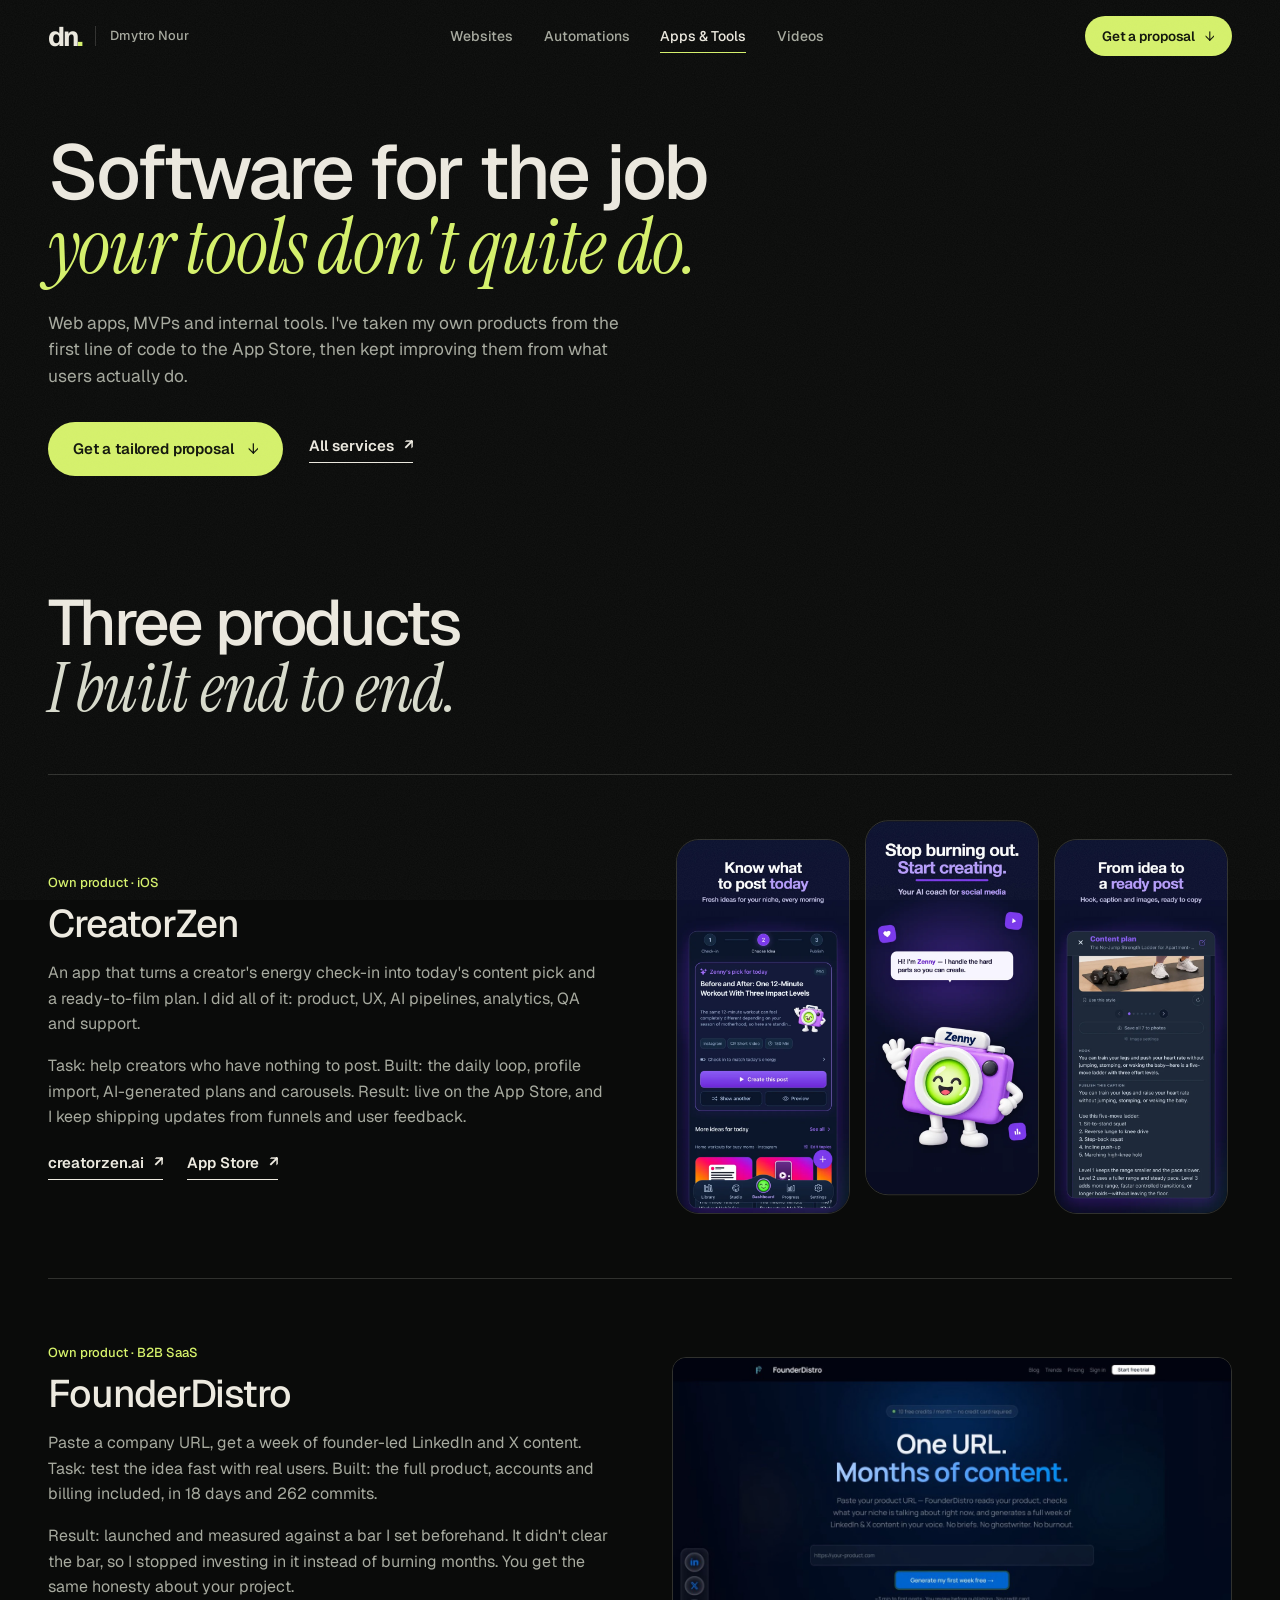
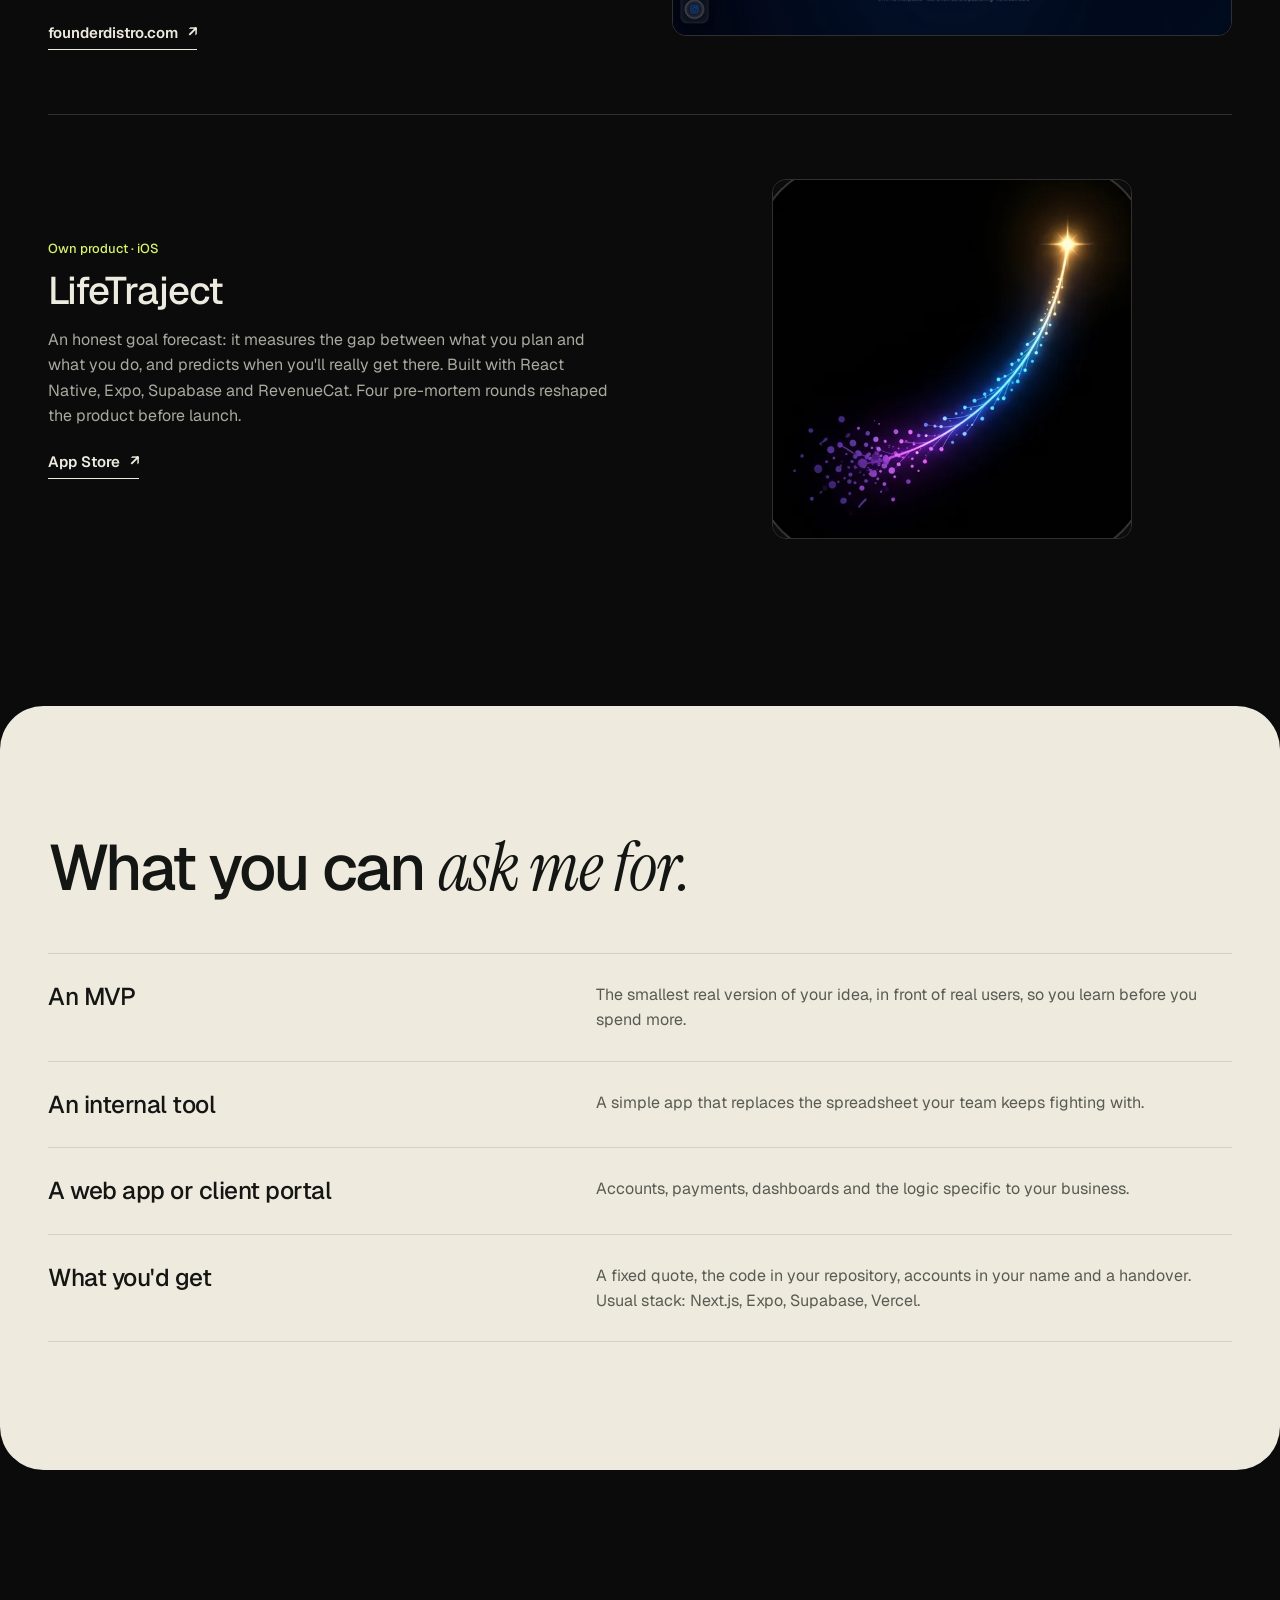
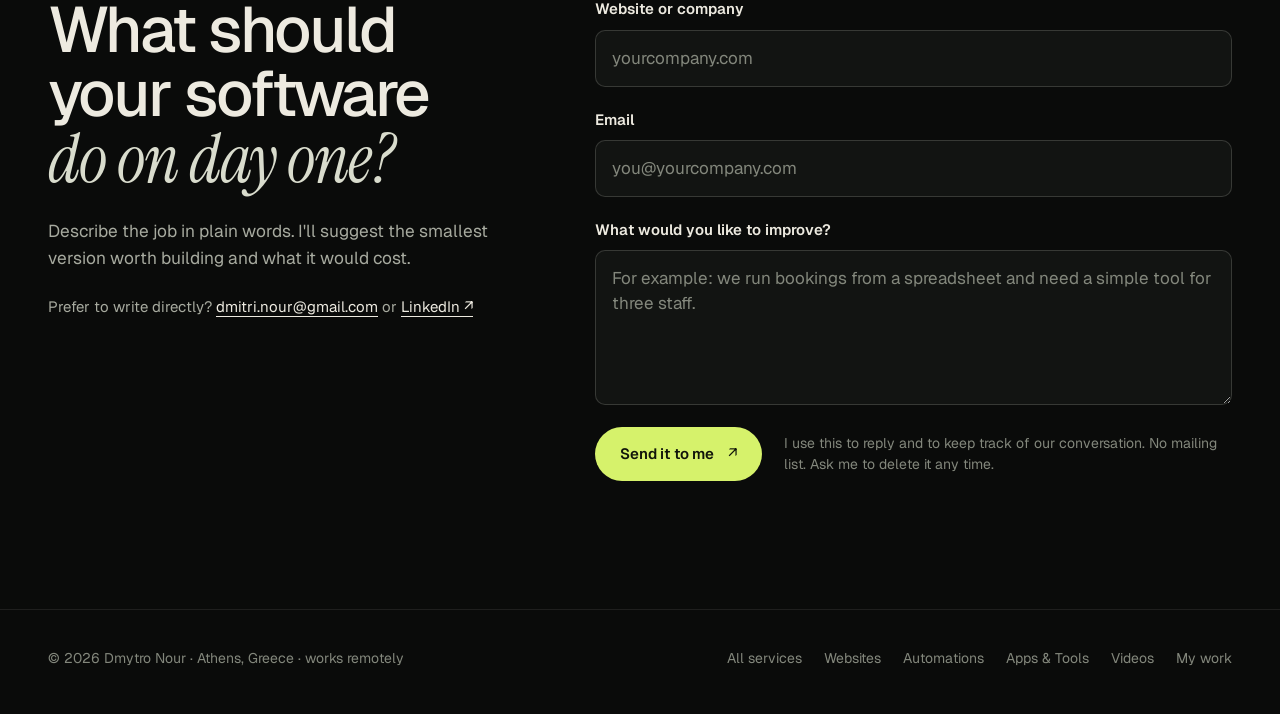
==== apps/index.html @ 8f6009f4 "Add B2B service pages, lead form and Stripe payment links New /services, /automations, /apps, /video" ====
<!doctype html>
<html lang="en">
  <head>
    <meta charset="UTF-8" />
    <meta name="viewport" content="width=device-width, initial-scale=1, viewport-fit=cover" />
    <title>Web apps, MVPs and internal tools · Dmytro Nour</title>
    <meta name="description" content="Web apps, MVPs and internal tools from someone who has shipped his own products to the App Store and the web. Fixed quote agreed before work starts." />
    <meta name="theme-color" content="#0a0b0a" />
    <meta name="author" content="Dmytro Nour" />
    <meta name="robots" content="index, follow" />
    <link rel="canonical" href="https://www.dmytronour.work/apps" />
    <meta property="og:type" content="website" />
    <meta property="og:site_name" content="Dmytro Nour" />
    <meta property="og:title" content="Web apps, MVPs and internal tools · Dmytro Nour" />
    <meta property="og:description" content="Web apps, MVPs and internal tools from someone who has shipped his own products to the App Store and the web. Fixed quote agreed before work starts." />
    <meta property="og:url" content="https://www.dmytronour.work/apps" />
    <meta property="og:image" content="https://www.dmytronour.work/assets/og-image.jpg" />
    <meta name="twitter:card" content="summary_large_image" />
    <link rel="icon" type="image/svg+xml" href="/assets/favicon.svg" />
    <link rel="preconnect" href="https://fonts.googleapis.com" />
    <link rel="preconnect" href="https://fonts.gstatic.com" crossorigin />
    <link href="https://fonts.googleapis.com/css2?family=Geist:wght@300..700&amp;family=Geist+Mono:wght@400;500&amp;family=Instrument+Serif:ital@0;1&amp;display=swap" rel="stylesheet" />
    <link rel="stylesheet" href="/styles.css" />
    <link rel="stylesheet" href="/services/services.css" />
    <script>document.documentElement.classList.add("js");</script>
    <script src="/services/services.js" defer></script>
  </head>
  <body class="sv">
    <a class="skip-link" href="#main">Skip to content</a>

    <header class="site-header" data-header>
      <div class="shell header-inner">
        <a class="brand" href="/services" aria-label="Dmytro Nour, all services">
          <span class="brand-mark" aria-hidden="true">dn<i>.</i></span>
          <span class="brand-name">Dmytro Nour</span>
        </a>
        <nav class="site-nav" aria-label="Services">
          <a href="/websites">Websites</a>
          <a href="/automations">Automations</a>
          <a href="/apps" class="is-current" aria-current="page">Apps &amp; Tools</a>
          <a href="/videos">Videos</a>
        </nav>
        <a class="btn btn-lime btn-sm" href="#brief">Get a proposal <span aria-hidden="true">↓</span></a>
      </div>
    </header>

    <main id="main">
      <section class="sv-hero" aria-labelledby="sv-title">
        <div class="shell">
          <h1 class="sv-h1" id="sv-title">Software for the job <em>your tools don't quite do.</em></h1>
          <div class="sv-hero-copy">
            <p class="sv-lead">Web apps, MVPs and internal tools. I've taken my own products from the first line of code to the App Store, then kept improving them from what users actually do.</p>
            <div class="sv-actions">
              <a class="btn btn-lime" href="#brief">Get a tailored proposal <span aria-hidden="true">↓</span></a>
              <a class="link-arrow" href="/services">All services <span aria-hidden="true">↗</span></a>
            </div>
          </div>

          <h2 class="sv-h2 sv-apps-h2">Three products <em>I built end to end.</em></h2>

          <article class="sv-case" aria-labelledby="cz-title">
            <div>
              <span class="sv-label">Own product · iOS</span>
              <h3 id="cz-title">CreatorZen</h3>
              <p>An app that turns a creator's energy check-in into today's content pick and a ready-to-film plan. I did all of it: product, UX, AI pipelines, analytics, QA and support.</p>
              <p>Task: help creators who have nothing to post. Built: the daily loop, profile import, AI-generated plans and carousels. Result: live on the App Store, and I keep shipping updates from funnels and user feedback.</p>
              <a class="link-arrow" href="https://creatorzen.ai/" target="_blank" rel="noopener noreferrer">creatorzen.ai <span aria-hidden="true">↗</span></a>
              <a class="link-arrow" href="https://apps.apple.com/gr/app/creatorzen/id6755627819" target="_blank" rel="noopener noreferrer">App Store <span aria-hidden="true">↗</span></a>
            </div>
            <div class="sv-case-art sv-phones">
              <img src="/assets/creatorzen-02.webp" alt="CreatorZen: today's personalised content pick" width="580" height="1260" loading="lazy" decoding="async" />
              <img src="/assets/creatorzen-01.webp" alt="CreatorZen: Zenny, the AI coach, says hello" width="580" height="1260" loading="lazy" decoding="async" />
              <img src="/assets/creatorzen-04.webp" alt="CreatorZen: a ready-to-publish content plan" width="580" height="1260" loading="lazy" decoding="async" />
            </div>
          </article>

          <article class="sv-case" aria-labelledby="fd-title">
            <div>
              <span class="sv-label">Own product · B2B SaaS</span>
              <h3 id="fd-title">FounderDistro</h3>
              <p>Paste a company URL, get a week of founder-led LinkedIn and X content. Task: test the idea fast with real users. Built: the full product, accounts and billing included, in 18 days and 262 commits.</p>
              <p>Result: launched and measured against a bar I set beforehand. It didn't clear the bar, so I stopped investing in it instead of burning months. You get the same honesty about your project.</p>
              <a class="link-arrow" href="https://www.founderdistro.com/" target="_blank" rel="noopener noreferrer">founderdistro.com <span aria-hidden="true">↗</span></a>
            </div>
            <div class="sv-case-art"><img src="/apps/media/founderdistro.jpg" alt="FounderDistro landing page: One URL. Months of content." width="1280" height="637" loading="lazy" decoding="async" /></div>
          </article>

          <article class="sv-case" aria-labelledby="lt-title">
            <div>
              <span class="sv-label">Own product · iOS</span>
              <h3 id="lt-title">LifeTraject</h3>
              <p>An honest goal forecast: it measures the gap between what you plan and what you do, and predicts when you'll really get there. Built with React Native, Expo, Supabase and RevenueCat. Four pre-mortem rounds reshaped the product before launch.</p>
              <a class="link-arrow" href="https://apps.apple.com/au/app/lifetraject/id6762873892" target="_blank" rel="noopener noreferrer">App Store <span aria-hidden="true">↗</span></a>
            </div>
            <div class="sv-case-art is-square"><img src="/assets/lifetraject-trajectory.webp" alt="LifeTraject forecast curve" width="560" height="560" loading="lazy" decoding="async" /></div>
          </article>
        </div>
      </section>

      <section class="sv-section paper" aria-labelledby="scope-title">
        <div class="shell">
          <h2 class="sv-h2" id="scope-title">What you can <em>ask me for.</em></h2>
          <ul class="sv-rows">
            <li><h3>An MVP</h3><p>The smallest real version of your idea, in front of real users, so you learn before you spend more.</p></li>
            <li><h3>An internal tool</h3><p>A simple app that replaces the spreadsheet your team keeps fighting with.</p></li>
            <li><h3>A web app or client portal</h3><p>Accounts, payments, dashboards and the logic specific to your business.</p></li>
            <li><h3>What you'd get</h3><p>A fixed quote, the code in your repository, accounts in your name and a handover. Usual stack: Next.js, Expo, Supabase, Vercel.</p></li>
          </ul>
        </div>
      </section>

      <section class="sv-section" id="brief" aria-labelledby="brief-title">
        <div class="shell sv-brief">
          <div>
            <h2 class="sv-h2" id="brief-title">What should your software <em>do on day one?</em></h2>
            <p class="sv-lead">Describe the job in plain words. I'll suggest the smallest version worth building and what it would cost.</p>
            <p class="sv-direct">Prefer to write directly? <a href="mailto:dmitri.nour@gmail.com">dmitri.nour@gmail.com</a> or <a href="https://www.linkedin.com/in/dmytro-nour-6ab7611bb/" target="_blank" rel="noopener noreferrer">LinkedIn ↗</a></p>
          </div>
          <form class="sv-form" data-brief action="/api/lead" method="post">
            <input type="hidden" name="service" value="apps" />
            <div class="sv-trap" aria-hidden="true"><label>Leave this empty<input type="text" name="fax" tabindex="-1" autocomplete="off" /></label></div>
            <div class="sv-field">
              <label for="brief-company">Website or company</label>
              <input id="brief-company" name="company" type="text" required maxlength="200" autocomplete="organization" placeholder="yourcompany.com" />
            </div>
            <div class="sv-field">
              <label for="brief-email">Email</label>
              <input id="brief-email" name="email" type="email" required maxlength="254" autocomplete="email" placeholder="you@yourcompany.com" />
            </div>
            <div class="sv-field">
              <label for="brief-message">What would you like to improve?</label>
              <textarea id="brief-message" name="message" required maxlength="4000" rows="5" placeholder="For example: we run bookings from a spreadsheet and need a simple tool for three staff."></textarea>
            </div>
            <p class="sv-status" data-brief-status role="alert" hidden></p>
            <div class="sv-form-foot">
              <button class="btn btn-lime" type="submit"><b data-label style="font-weight:inherit">Send it to me</b> <span aria-hidden="true">↗</span></button>
              <p class="sv-privacy">I use this to reply and to keep track of our conversation. No mailing list. Ask me to delete it any time.</p>
            </div>
          </form>
        </div>
      </section>
    </main>

    <footer class="sv-footer">
      <div class="shell">
        <span>© 2026 Dmytro Nour · Athens, Greece · works remotely</span>
        <nav aria-label="Footer">
          <a href="/services">All services</a>
          <a href="/websites">Websites</a>
          <a href="/automations">Automations</a>
          <a href="/apps">Apps &amp; Tools</a>
          <a href="/videos">Videos</a>
          <a href="/services#work">My work</a>
        </nav>
      </div>
    </footer>
  </body>
</html>
---- styles.css ----
/* ==========================================================================
   Dmytro Nour — "Woven from the best"
   Dark, editorial, thread-driven. Paper sections give the page a rhythm.
   ========================================================================== */

@property --lr {
  syntax: "<length-percentage>";
  inherits: true;
  initial-value: 0px;
}

:root {
  --bg: #0a0b0a;
  --bg-2: #0f110f;
  --surface: #121412;
  --surface-2: #191c19;
  --line: rgba(237, 234, 224, .09);
  --line-2: rgba(237, 234, 224, .17);
  --text: #edeae0;
  --muted: #a7aa9f;
  --faint: #83877c;
  --paper: #efeade;
  --paper-2: #f6f2e8;
  --ink: #141614;
  --ink-muted: #585b52;
  --ink-line: rgba(20, 22, 20, .12);
  --lime: #d6f26b;
  --lime-deep: #56701a;
  --violet: #a78bfa;
  --amber: #ffb25b;
  --cyan: #67d4f1;
  --coral: #ff8266;
  --blue: #7aa2ff;
  --font-sans: "Geist", ui-sans-serif, system-ui, -apple-system, "Segoe UI", sans-serif;
  --font-serif: "Instrument Serif", "Iowan Old Style", Georgia, serif;
  --font-mono: "Geist Mono", ui-monospace, "SF Mono", Menlo, monospace;
  --ease: cubic-bezier(.22, 1, .36, 1);
  --header-h: 72px;
  --gutter: clamp(20px, 4vw, 48px);
}

*, *::before, *::after { box-sizing: border-box; }
html { scroll-behavior: smooth; scroll-padding-top: 84px; background: var(--bg); -webkit-text-size-adjust: 100%; }
body { margin: 0; min-height: 100vh; background: var(--bg); color: var(--text); font-family: var(--font-sans); font-size: 16px; line-height: 1.5; -webkit-font-smoothing: antialiased; -moz-osx-font-smoothing: grayscale; overflow-x: clip; }
img, svg, canvas { display: block; max-width: 100%; }
a { color: inherit; }
button { font: inherit; color: inherit; }
h1, h2, h3, h4, p, figure, blockquote, dl, dd, ol, ul { margin: 0; }
ol, ul { padding: 0; list-style: none; }
em { font-style: normal; }
::selection { background: var(--lime); color: var(--ink); }
:focus-visible { outline: 2px solid var(--lime); outline-offset: 4px; border-radius: 4px; }
.paper :focus-visible { outline-color: var(--ink); }

/* Film grain keeps the dark flats from looking digital. */
body::after {
  content: "";
  position: fixed;
  inset: 0;
  z-index: 90;
  pointer-events: none;
  opacity: .055;
  background-image: url("data:image/svg+xml;utf8,<svg xmlns='http://www.w3.org/2000/svg' width='220' height='220'><filter id='n'><feTurbulence type='fractalNoise' baseFrequency='.9' numOctaves='3' stitchTiles='stitch'/><feColorMatrix values='0 0 0 0 .5  0 0 0 0 .5  0 0 0 0 .5  0 0 0 1 0'/></filter><rect width='100%' height='100%' filter='url(%23n)'/></svg>");
}

.shell { width: min(calc(100% - var(--gutter) * 2), 1320px); margin-inline: auto; }
.sr-only { position: absolute !important; width: 1px; height: 1px; padding: 0; margin: -1px; overflow: hidden; clip: rect(0, 0, 0, 0); white-space: nowrap; border: 0; }
.skip-link { position: fixed; z-index: 200; top: -80px; left: 16px; padding: 12px 18px; border-radius: 999px; background: var(--lime); color: var(--ink); font-weight: 700; text-decoration: none; }
.skip-link:focus { top: 16px; }

main { position: relative; z-index: 1; }
.spotlight {
  position: fixed;
  inset: 0;
  z-index: 0;
  pointer-events: none;
  opacity: 0;
  transition: opacity .6s ease;
  background: radial-gradient(640px circle at var(--sx, 50%) var(--sy, 30%), rgba(214, 242, 107, .07), transparent 42%);
}
.spotlight.is-on { opacity: 1; }
.thread-progress { position: fixed; inset: 0 0 auto; z-index: 95; height: 2px; pointer-events: none; }
.thread-progress span { display: block; height: 100%; background: linear-gradient(90deg, var(--violet), var(--cyan) 35%, var(--lime) 70%, var(--amber)); box-shadow: 0 0 10px rgba(214, 242, 107, .5); transform: scaleX(var(--p, 0)); transform-origin: left; }

/* ---------- Shared type ---------- */
.kicker { display: flex; align-items: center; gap: 12px; color: var(--muted); font: 500 12px/1.4 var(--font-mono); letter-spacing: .12em; text-transform: uppercase; }
.kicker span { color: var(--lime); }
.paper .kicker { color: var(--ink-muted); }
.paper .kicker span { color: var(--lime-deep); }
.section-head { max-width: 960px; margin-bottom: clamp(52px, 6vw, 92px); }
.section-head h2, .toolkit-head h2, .contact h2, .colophon h2 { margin-top: 22px; font-size: clamp(42px, 5.6vw, 90px); line-height: .98; letter-spacing: -.052em; font-weight: 500; text-wrap: balance; }
h2 em, .hero-title em, .receipt em { font-family: var(--font-serif); font-style: italic; font-weight: 400; letter-spacing: -.02em; }
h2 em { font-size: 1.06em; color: #d9dccd; }
.paper h2 em { color: var(--ink); }
.section-lead { max-width: 640px; margin-top: 26px; color: var(--muted); font-size: clamp(17px, 1.3vw, 19px); line-height: 1.62; text-wrap: pretty; }
.section-lead strong { color: var(--text); font-weight: 500; }
.paper .section-lead { color: var(--ink-muted); }
.fit-label { display: block; margin-bottom: 14px; color: var(--ink-muted); font: 500 11px/1.4 var(--font-mono); letter-spacing: .12em; text-transform: uppercase; }

/* ---------- Buttons & links ---------- */
.btn { position: relative; display: inline-flex; align-items: center; justify-content: center; gap: 14px; min-height: 54px; padding: 0 24px; border: 1px solid transparent; border-radius: 999px; font-size: 15px; font-weight: 600; letter-spacing: -.01em; text-decoration: none; white-space: nowrap; cursor: pointer; transition: background .25s ease, color .25s ease, border-color .25s ease, transform .5s var(--ease); will-change: transform; }
.btn span { display: inline-block; font-weight: 400; transition: transform .35s var(--ease); }
.btn:hover span { transform: translate(2px, -2px); }
.btn-lime { background: var(--lime); color: #11150a; }
.btn-lime:hover { background: #e7fb96; }
.btn-ghost { border-color: var(--line-2); background: rgba(237, 234, 224, .02); color: var(--text); }
.btn-ghost:hover { border-color: rgba(237, 234, 224, .4); background: rgba(237, 234, 224, .06); }
.btn-ink { background: var(--ink); color: var(--paper); }
.btn-ink:hover { background: #2a2e2a; }
.btn-sm { min-height: 40px; padding: 0 16px; font-size: 13.5px; gap: 10px; }
.link-arrow { display: inline-flex; align-items: center; gap: 10px; padding-bottom: 5px; border-bottom: 1px solid currentColor; font-size: 15px; font-weight: 600; text-decoration: none; transition: color .2s ease; }
.link-arrow span { transition: transform .35s var(--ease); }
.link-arrow:hover span { transform: translate(2px, -2px); }
.link-arrow:hover { color: var(--lime); }
.link-quiet { color: var(--muted); border-bottom-color: var(--line-2); }
.chip-btn { min-height: 34px; padding: 0 13px; border: 1px solid var(--line-2); border-radius: 999px; background: transparent; color: var(--muted); font: 500 11.5px/1 var(--font-mono); letter-spacing: .04em; cursor: pointer; transition: color .2s ease, border-color .2s ease, background .2s ease; }
.chip-btn:hover, .chip-btn[aria-pressed="true"] { color: var(--ink); border-color: var(--lime); background: var(--lime); }
.pulse { position: relative; display: inline-block; flex: 0 0 auto; width: 7px; height: 7px; border-radius: 50%; background: var(--lime); }
.pulse::after { content: ""; position: absolute; inset: -4px; border-radius: 50%; border: 1px solid var(--lime); opacity: 0; animation: pulse 2.4s var(--ease) infinite; }
@keyframes pulse { 0% { transform: scale(.4); opacity: .9; } 100% { transform: scale(1.6); opacity: 0; } }

/* ---------- Header ---------- */
.site-header { position: fixed; inset: 0 0 auto; z-index: 80; border-bottom: 1px solid transparent; transition: background .35s ease, border-color .35s ease, backdrop-filter .35s ease; }
.site-header.is-scrolled { background: rgba(10, 11, 10, .88); border-color: var(--line); -webkit-backdrop-filter: blur(18px) saturate(140%); backdrop-filter: blur(18px) saturate(140%); }
.header-inner { height: var(--header-h); display: flex; align-items: center; justify-content: space-between; gap: 28px; }
.brand { display: inline-flex; align-items: center; gap: 14px; min-height: 44px; text-decoration: none; white-space: nowrap; }
.brand-mark { font-size: 27px; font-weight: 700; letter-spacing: -.09em; line-height: 1; }
.brand-mark i { font-style: normal; color: var(--lime); }
.brand-name { padding-left: 14px; border-left: 1px solid var(--line-2); color: var(--muted); font-size: 13px; font-weight: 500; }
.site-nav { display: flex; align-items: center; gap: clamp(18px, 2.4vw, 36px); }
.site-nav a { position: relative; padding: 10px 0; color: var(--muted); font-size: 14px; font-weight: 500; text-decoration: none; transition: color .2s ease; }
.site-nav a::after { content: ""; position: absolute; left: 0; right: 0; bottom: 4px; height: 1px; background: var(--lime); transform: scaleX(0); transform-origin: right; transition: transform .4s var(--ease); }
.site-nav a:hover, .site-nav a.is-current { color: var(--text); }
.site-nav a:hover::after, .site-nav a.is-current::after { transform: scaleX(1); transform-origin: left; }
.header-meta { display: flex; align-items: center; gap: 16px; }
.status-pill { display: inline-flex; align-items: center; gap: 9px; padding: 7px 12px; border: 1px solid var(--line-2); border-radius: 999px; color: var(--text); font: 500 11px/1 var(--font-mono); letter-spacing: .08em; text-transform: uppercase; }
.clock { color: var(--faint); font: 500 12px/1 var(--font-mono); letter-spacing: .04em; font-variant-numeric: tabular-nums; }
.menu-toggle { display: none; position: relative; width: 44px; height: 44px; border: 1px solid var(--line-2); border-radius: 50%; background: transparent; cursor: pointer; }
.menu-toggle span { position: absolute; left: 13px; right: 13px; height: 1.5px; background: var(--text); transition: transform .35s var(--ease); }
.menu-toggle span:first-child { top: 17px; }
.menu-toggle span:last-child { top: 25px; }
.menu-toggle[aria-expanded="true"] span:first-child { transform: translateY(4px) rotate(45deg); }
.menu-toggle[aria-expanded="true"] span:last-child { transform: translateY(-4px) rotate(-45deg); }
.mobile-menu { position: fixed; inset: var(--header-h) 0 0; z-index: 79; background: rgba(10, 11, 10, .98); -webkit-backdrop-filter: blur(20px); backdrop-filter: blur(20px); overflow-y: auto; }
.mobile-menu nav { display: flex; flex-direction: column; padding: 28px 0 40px; }
.mobile-menu a { display: flex; align-items: baseline; gap: 16px; padding: 16px 0; border-bottom: 1px solid var(--line); font-size: clamp(34px, 9vw, 52px); font-weight: 500; letter-spacing: -.04em; text-decoration: none; animation: menu-in .6s var(--ease) both; }
.mobile-menu a span { color: var(--lime); font: 500 12px/1 var(--font-mono); letter-spacing: .1em; }
.mobile-menu a:nth-child(2) { animation-delay: 40ms; }
.mobile-menu a:nth-child(3) { animation-delay: 80ms; }
.mobile-menu a:nth-child(4) { animation-delay: 120ms; }
.mobile-menu a:nth-child(5) { animation-delay: 160ms; }
.mobile-menu a.mobile-menu-cv { justify-content: space-between; margin-top: 22px; padding: 18px 20px; border: 1px solid var(--line-2); border-radius: 16px; color: var(--lime); font: 500 14px/1 var(--font-mono); letter-spacing: .08em; text-transform: uppercase; }
.mobile-menu-foot { display: flex; align-items: center; gap: 10px; margin-top: 28px; color: var(--muted); font: 500 12px/1.4 var(--font-mono); letter-spacing: .06em; text-transform: uppercase; }
@keyframes menu-in { from { opacity: 0; transform: translateY(14px); } to { opacity: 1; transform: none; } }

/* ---------- Hero ---------- */
.hero { position: relative; isolation: isolate; min-height: 100svh; padding: calc(var(--header-h) + clamp(28px, 5vh, 64px)) 0 clamp(48px, 7vh, 88px); overflow: hidden; }
.hero::before { content: ""; position: absolute; inset: 0; z-index: -2; background: radial-gradient(ellipse 50% 60% at 76% 46%, rgba(255, 214, 150, .09), transparent 70%), radial-gradient(ellipse 40% 50% at 10% 90%, rgba(167, 139, 250, .08), transparent 70%); }
.hero-threads { position: absolute; inset: 0; z-index: -1; width: 100%; height: 100%; pointer-events: none; }
.hero-grid { display: grid; grid-template-columns: minmax(0, 1.05fr) minmax(0, .95fr); align-items: center; gap: clamp(36px, 5vw, 88px); min-height: calc(100svh - var(--header-h) - clamp(76px, 12vh, 152px)); }
.eyebrow { display: flex; align-items: center; gap: 14px; color: var(--muted); font: 500 12px/1.4 var(--font-mono); letter-spacing: .12em; text-transform: uppercase; animation: fade-up .9s var(--ease) .05s both; }
.eyebrow-line { width: 34px; height: 1px; background: var(--lime); }
.hero-title { margin-top: 28px; font-size: clamp(54px, 7.3vw, 120px); line-height: .94; letter-spacing: -.058em; font-weight: 500; }
.hero-title .line { display: block; overflow: hidden; padding-bottom: .07em; margin-bottom: -.07em; }
.hero-title .line > * { display: inline-block; animation: rise 1.1s var(--ease) both; }
.hero-title .line:nth-child(2) > * { animation-delay: .09s; }
.hero-title .line:nth-child(3) > * { animation-delay: .18s; }
.hero-title em { padding-right: .06em; font-size: 1.08em; background: linear-gradient(100deg, var(--lime) 10%, #f2f6d2 60%, var(--lime) 95%); -webkit-background-clip: text; background-clip: text; color: transparent; }
.hero-lead { max-width: 580px; margin-top: 32px; color: var(--muted); font-size: clamp(17px, 1.3vw, 19px); line-height: 1.62; text-wrap: pretty; animation: fade-up 1s var(--ease) .32s both; }
.hero-lead strong { color: var(--text); font-weight: 500; }
.hero-actions { display: flex; flex-wrap: wrap; gap: 12px; margin-top: 36px; animation: fade-up 1s var(--ease) .42s both; }
.hero-cv { display: inline-flex; align-items: center; gap: 8px; min-height: 54px; padding: 0 8px; color: var(--muted); font: 500 12.5px/1 var(--font-mono); letter-spacing: .08em; text-transform: uppercase; text-decoration: none; transition: color .2s ease; }
.hero-cv:hover { color: var(--lime); }
.hero-proof { display: flex; flex-wrap: wrap; gap: 10px 26px; margin-top: 40px; color: var(--faint); font: 500 12px/1.4 var(--font-mono); letter-spacing: .03em; animation: fade-up 1s var(--ease) .52s both; }
.hero-proof li { display: inline-flex; align-items: center; gap: 8px; }
.hero-proof i { width: 7px; height: 7px; border-radius: 50%; background: var(--c); box-shadow: 0 0 12px var(--c); }
.hero-proof strong { color: var(--text); font-weight: 500; }
@keyframes rise { from { transform: translateY(108%); } to { transform: translateY(0); } }
@keyframes fade-up { from { opacity: 0; transform: translateY(18px); } to { opacity: 1; transform: none; } }

/* The hoop: brass ring, paper disc, canvas threads, photo lens. */
.hoop-wrap { justify-self: center; width: min(100%, 590px, calc(100svh - 190px)); min-width: min(100%, 420px); margin: 0; animation: hoop-in 1.4s var(--ease) .15s both; }
@keyframes hoop-in { from { opacity: 0; transform: translateY(26px) scale(.965); } to { opacity: 1; transform: none; } }
.hoop { position: relative; width: 100%; aspect-ratio: 1; }
.hoop::before { content: ""; position: absolute; inset: 2%; z-index: -1; border-radius: 50%; box-shadow: 0 40px 90px rgba(0, 0, 0, .6), 0 0 120px rgba(255, 219, 160, .08); }
.hoop-ring { position: absolute; inset: 0; border-radius: 50%; background: conic-gradient(from 210deg, #6d5a3b, #e9d9b4 12%, #9a8158 26%, #f1e4c4 40%, #7d6845 55%, #d8c49c 70%, #5f4f33 84%, #6d5a3b); -webkit-mask: radial-gradient(circle, transparent calc(50% - 15px), #000 calc(50% - 14.5px)); mask: radial-gradient(circle, transparent calc(50% - 15px), #000 calc(50% - 14.5px)); }
.hoop-ring::after { content: ""; position: absolute; inset: 7px; border-radius: 50%; border: 1px solid rgba(40, 30, 15, .45); }
.hoop-screw { position: absolute; top: -22px; left: 50%; width: 26px; height: 30px; margin-left: -13px; border-radius: 5px 5px 3px 3px; background: linear-gradient(90deg, #6b5a3c, #efe1bf 35%, #b39b70 60%, #5c4c31); box-shadow: 0 6px 12px rgba(0, 0, 0, .4); }
.hoop-screw::before { content: ""; position: absolute; left: 50%; top: -11px; width: 12px; height: 13px; margin-left: -6px; border-radius: 3px; background: linear-gradient(90deg, #5c4c31, #d9c7a0 45%, #6b5a3c); }
.hoop-paper { position: absolute; inset: 14px; overflow: hidden; border-radius: 50%; background: radial-gradient(circle at 50% 42%, #f5f1e6, #ebe5d6 62%, #ddd5c2 100%); box-shadow: inset 0 0 0 1px rgba(60, 45, 20, .35), inset 0 6px 24px rgba(40, 30, 10, .25); --lx: 50%; --ly: 50%; cursor: crosshair; }
.hoop-paper::after { content: ""; position: absolute; inset: 0; border-radius: 50%; pointer-events: none; background: radial-gradient(circle at 34% 26%, rgba(255, 255, 255, .22), transparent 38%); mix-blend-mode: soft-light; }
.hoop-canvas, .hoop-needle { position: absolute; inset: 0; width: 100%; height: 100%; }
.hoop-photo { position: absolute; inset: 0; width: 100%; height: 100%; object-fit: cover; pointer-events: none; clip-path: circle(var(--lr) at var(--lx) var(--ly)); transition: --lr .5s var(--ease); }
.hoop-paper.is-lens { --lr: 88px; }
.hoop-paper.is-photo { --lr: 72%; --lx: 50%; --ly: 50%; }
html:not(.js) .hoop-photo { clip-path: none; }
.hoop-hint { position: absolute; left: 50%; bottom: 13%; z-index: 2; padding: 7px 12px; border-radius: 999px; background: rgba(20, 22, 20, .82); color: var(--paper); font: 500 11px/1 var(--font-mono); letter-spacing: .06em; white-space: nowrap; opacity: 0; transform: translate(-50%, 6px); transition: opacity .4s ease, transform .4s var(--ease); pointer-events: none; }
.hoop.is-done .hoop-paper:not(.is-lens):not(.is-photo) .hoop-hint { opacity: 1; transform: translate(-50%, 0); }
.hoop-notes { position: absolute; inset: 0; pointer-events: none; }
.note { position: absolute; display: flex; align-items: center; gap: 11px; padding: 10px 14px 10px 12px; border: 1px solid var(--line-2); border-radius: 14px; background: rgba(14, 16, 14, .86); -webkit-backdrop-filter: blur(12px); backdrop-filter: blur(12px); box-shadow: 0 16px 34px rgba(0, 0, 0, .4); opacity: 0; transform: translateY(12px) scale(.96); transition: opacity .7s var(--ease), transform .7s var(--ease); }
.note.is-on { opacity: 1; transform: none; }
.note-dot { flex: 0 0 auto; width: 8px; height: 8px; border-radius: 50%; background: var(--lime); box-shadow: 0 0 0 4px rgba(214, 242, 107, .16), 0 0 14px rgba(214, 242, 107, .55); }
.note-body { display: flex; flex-direction: column; gap: 4px; color: var(--text); font-size: 12.5px; line-height: 1.3; white-space: nowrap; }
.note-body b { color: var(--lime); font: 500 10px/1 var(--font-mono); letter-spacing: .12em; text-transform: uppercase; }
.note-1 { top: 3%; left: -7%; }
.note-2 { top: -2%; right: -1%; }
.note-3 { bottom: 2%; left: -10%; }
.note-4 { bottom: -1%; right: 1%; }
.hoop-caption { display: flex; flex-wrap: wrap; align-items: center; justify-content: space-between; gap: 12px 18px; margin-top: 30px; color: var(--faint); font: 500 11.5px/1.4 var(--font-mono); letter-spacing: .05em; }
.hoop-caption-title { color: var(--muted); }
.hoop-counter { font-variant-numeric: tabular-nums; }
.hoop-controls { display: flex; gap: 8px; }

/* ---------- Proof ---------- */
.proof { border-top: 1px solid var(--line); border-bottom: 1px solid var(--line); }
.proof-grid { display: grid; grid-template-columns: repeat(5, minmax(0, 1fr)); }
.stat { display: flex; flex-direction: column; gap: 12px; padding: clamp(28px, 3.4vw, 44px) clamp(14px, 1.8vw, 28px); border-left: 1px solid var(--line); }
.stat:first-child { border-left: 0; padding-left: 0; }
.stat strong { display: flex; align-items: baseline; gap: 6px; font-size: clamp(38px, 3.9vw, 60px); line-height: 1; letter-spacing: -.05em; font-weight: 500; font-variant-numeric: tabular-nums; }
.stat strong small { color: var(--muted); font-size: .42em; letter-spacing: -.01em; font-weight: 500; }
.stat > span { max-width: 24ch; color: var(--muted); font-size: 13.5px; line-height: 1.5; }

.ticker { overflow: hidden; padding: 20px 0; border-bottom: 1px solid var(--line); -webkit-mask: linear-gradient(90deg, transparent, #000 8%, #000 92%, transparent); mask: linear-gradient(90deg, transparent, #000 8%, #000 92%, transparent); }
.ticker-track { display: flex; align-items: center; gap: 28px; width: max-content; animation: marquee 60s linear infinite; color: var(--faint); font: 500 12.5px/1 var(--font-mono); letter-spacing: .12em; text-transform: uppercase; white-space: nowrap; }
.ticker-track i { color: var(--lime); font-style: normal; }
@keyframes marquee { to { transform: translateX(-50%); } }

/* ---------- Method: the loom ---------- */
.method { padding: clamp(100px, 12vw, 180px) 0 clamp(90px, 10vw, 150px); }
.loom { position: relative; }
.js .loom { height: 330vh; }
.loom-sticky { padding: 20px 0; }
.js .loom-sticky { position: sticky; top: 0; height: 100vh; height: 100svh; display: flex; align-items: center; padding: 0; overflow: hidden; }
.loom-grid { display: grid; grid-template-columns: minmax(0, .78fr) minmax(0, 1.22fr); align-items: center; gap: clamp(32px, 5vw, 80px); }
.loom-steps li { display: grid; grid-template-columns: 52px 1fr; gap: 6px; padding: 22px 0; border-top: 1px solid var(--line); transition: opacity .5s ease; }
.js .loom-steps li { opacity: .32; }
.loom-steps li:last-child { border-bottom: 1px solid var(--line); }
.js .loom-steps li.is-active { opacity: 1; }
.loom-num { padding-top: 5px; color: var(--faint); font: 500 12px/1 var(--font-mono); letter-spacing: .08em; transition: color .4s ease; }
.loom-steps li.is-active .loom-num { color: var(--lime); }
.loom-steps h3 { font-size: clamp(21px, 1.9vw, 27px); line-height: 1.15; letter-spacing: -.03em; font-weight: 500; }
.loom-steps p { margin-top: 8px; color: var(--muted); font-size: 15px; line-height: 1.6; }
.loom-steps em { font-family: var(--font-serif); font-style: italic; font-size: 1.12em; color: var(--text); }
.loom-stage { position: relative; }
.loom-svg { width: 100%; height: auto; overflow: visible; }
.loom-progress { display: flex; height: 2px; margin: 18px auto 0; width: min(280px, 60%); background: var(--line-2); border-radius: 2px; overflow: hidden; }
.loom-progress span { width: 100%; background: var(--lime); transform: scaleX(var(--p, 0)); transform-origin: left; }
.lm-src-dot { fill: var(--bg); stroke-width: 2; }
.lm-src-core { stroke: none; }
.lm-name { fill: var(--text); font: 600 15px var(--font-sans); letter-spacing: -.01em; }
.lm-take { fill: var(--muted); font: 500 10.5px var(--font-mono); letter-spacing: .04em; text-transform: uppercase; }
.lm-thread, .lm-braid { fill: none; stroke-width: 2; stroke-linecap: round; }
.lm-glow { fill: none; stroke-width: 9; stroke-linecap: round; opacity: .1; }
.lm-knot { fill: var(--text); }
.lm-card rect.lm-card-bg { fill: var(--surface-2); stroke: var(--line-2); }
.lm-card .lm-card-title { fill: var(--text); font: 600 17px var(--font-sans); letter-spacing: -.02em; }
.lm-card .lm-card-sub { fill: var(--muted); font: 500 10px var(--font-mono); letter-spacing: .08em; text-transform: uppercase; }
.lm-card .lm-badge rect { fill: var(--lime); }
.lm-card .lm-badge text { fill: #11150a; font: 600 10px var(--font-mono); letter-spacing: .08em; }
.lm-src.is-mine .lm-name { fill: var(--lime); }
.lm-src.is-mine .lm-take { fill: #c3d98a; }
.lm-src-halo { fill: none; stroke-width: 1.2; opacity: 0; transform-box: fill-box; transform-origin: center; }
.loom.is-mine .lm-src-halo { animation: halo 2.2s var(--ease) infinite; }
@keyframes halo { 0% { opacity: .75; transform: scale(.6); } 100% { opacity: 0; transform: scale(1.5); } }
.lm-thread.is-mine { stroke-width: 3; }
.lm-glow.is-mine { stroke-width: 14; opacity: .2; }
.lm-braid.is-mine { stroke-width: 2.8; }
.lm-sub-short { display: none; }
.lm-zenny { transform-box: fill-box; transform-origin: 50% 100%; }
.loom.is-shipped .lm-zenny { animation: zenny-bob 2.6s ease-in-out infinite; }
@keyframes zenny-bob { 0%, 100% { transform: translateY(0) rotate(0deg); } 30% { transform: translateY(-5px) rotate(-3deg); } 60% { transform: translateY(-2px) rotate(2deg); } }

.receipt { margin-top: clamp(40px, 5vw, 80px); }
.receipt-head { display: grid; grid-template-columns: minmax(180px, .5fr) 1fr; gap: 24px; align-items: baseline; margin-bottom: 28px; }
.receipt-head p:last-child { max-width: 640px; color: var(--muted); font-size: 15.5px; line-height: 1.6; }
.receipt-head em { color: var(--text); font-size: 1.1em; }
.receipt-table { border-top: 1px solid var(--line-2); }
.receipt-row { display: grid; grid-template-columns: minmax(150px, .5fr) 1fr 1fr; gap: 24px; padding: 20px 0; border-bottom: 1px solid var(--line); font-size: 15.5px; line-height: 1.55; transition: background .3s ease; }
.receipt-row:not(.receipt-labels):hover { background: linear-gradient(90deg, rgba(214, 242, 107, .04), transparent 70%); }
.receipt-row span:first-child { display: flex; align-items: center; gap: 12px; font-weight: 600; }
.receipt-row span:nth-child(2) { color: var(--muted); }
.receipt-row i { width: 8px; height: 8px; border-radius: 50%; background: var(--c); box-shadow: 0 0 12px var(--c); }
.receipt-labels { padding: 14px 0; color: var(--faint); font: 500 11px/1.4 var(--font-mono); letter-spacing: .12em; text-transform: uppercase; }
.receipt-labels span:first-child { font-weight: 500; }
.receipt-row.receipt-mine { margin: -1px -16px 0; padding-inline: 16px; border: 1px solid rgba(214, 242, 107, .35); border-radius: 14px; background: linear-gradient(90deg, rgba(214, 242, 107, .09), rgba(214, 242, 107, .02)); }
.receipt-row.receipt-mine span:first-child { color: var(--lime); }
.receipt-row.receipt-mine span:nth-child(2) { color: var(--text); }
.receipt-foot { display: grid; grid-template-columns: minmax(0, .9fr) minmax(0, 1.1fr); gap: clamp(24px, 4vw, 64px); margin-top: 36px; }
.receipt-foot .fit-label { color: var(--faint); }
.receipt-skip { color: var(--muted); font-size: 15.5px; line-height: 1.6; }
.receipt-web > p { color: var(--muted); font-size: 15.5px; line-height: 1.6; }
.web-threads { display: flex; flex-wrap: wrap; gap: 8px; margin-top: 14px; }
.web-threads li { display: inline-flex; align-items: baseline; gap: 8px; padding: 8px 12px; border: 1px solid var(--line-2); border-radius: 999px; color: var(--muted); font-size: 13px; line-height: 1.3; }
.web-threads b { color: var(--text); font-weight: 600; }

/* ---------- Work ---------- */
.work { padding: clamp(90px, 11vw, 170px) 0 clamp(100px, 12vw, 180px); }
.case { position: relative; overflow: hidden; border: 1px solid var(--line); border-radius: 28px; background: var(--surface); }
.case-meta { display: flex; flex-wrap: wrap; justify-content: space-between; gap: 6px 16px; white-space: nowrap; color: var(--muted); font: 500 11.5px/1.4 var(--font-mono); letter-spacing: .1em; text-transform: uppercase; }
.case h3 { font-size: clamp(40px, 4.6vw, 72px); line-height: 1; letter-spacing: -.055em; font-weight: 500; }
.case h3 i { font-style: normal; color: var(--violet); }
.case-lead { max-width: 56ch; margin-top: 16px; color: var(--muted); font-size: 17px; line-height: 1.6; text-wrap: pretty; }
.case-stats { display: grid; grid-template-columns: repeat(3, minmax(0, 1fr)); margin: 30px 0 8px; border-top: 1px solid var(--line); border-bottom: 1px solid var(--line); }
.case-stats div { padding: 18px 0; }
.case-stats div + div { padding-left: 18px; border-left: 1px solid var(--line); }
.case-stats dt { color: var(--faint); font: 500 10.5px/1.3 var(--font-mono); letter-spacing: .1em; text-transform: uppercase; }
.case-stats dd { margin-top: 8px; font-size: clamp(26px, 2.4vw, 34px); line-height: 1; letter-spacing: -.04em; font-weight: 500; }
.case-points li { display: grid; grid-template-columns: 76px minmax(0, 1fr); gap: 12px; padding: 13px 0; border-bottom: 1px solid var(--line); color: var(--muted); font-size: 15px; line-height: 1.55; }
.case-points.compact li { display: block; }
.case-points li:last-child { border-bottom: 0; }
.case-points b { padding-top: 5px; color: var(--text); font: 500 10.5px/1 var(--font-mono); letter-spacing: .1em; text-transform: uppercase; }
.case-points.compact li { padding: 10px 0; font-size: 14.5px; }
.chips { display: flex; flex-wrap: wrap; gap: 8px; margin-top: 22px; }
.chips span { padding: 7px 11px; border: 1px solid var(--line-2); border-radius: 999px; color: var(--muted); font: 500 11.5px/1 var(--font-mono); letter-spacing: .02em; }
.case-links { display: flex; flex-wrap: wrap; gap: 28px; margin-top: 30px; }

.case-cz { display: grid; grid-template-columns: minmax(0, 1fr) minmax(0, .92fr); }
.case-cz .case-copy { padding: clamp(28px, 4vw, 58px); }
.case-cz h3 { margin-top: 44px; }
.cz-visual { position: relative; perspective: 1400px; display: flex; flex-direction: column; justify-content: space-between; gap: 24px; min-height: 640px; padding: 36px 30px 28px; overflow: hidden; background: radial-gradient(ellipse 80% 60% at 50% 38%, rgba(124, 58, 237, .5), transparent 70%), linear-gradient(180deg, #120d24, #0b0916); }
.cz-glow { position: absolute; inset: auto -20% -40% -20%; height: 60%; background: radial-gradient(ellipse at center, rgba(214, 242, 107, .12), transparent 60%); pointer-events: none; }
.cz-phones { position: relative; flex: 1; min-height: 430px; transform-style: preserve-3d; transition: transform .8s var(--ease); }
.phone { position: absolute; bottom: 0; left: 50%; width: 41%; height: auto; border-radius: 24px; box-shadow: 0 30px 60px rgba(0, 0, 0, .5), 0 0 0 1px rgba(255, 255, 255, .08); transition: transform .9s var(--ease); }
.phone-c { z-index: 3; transform: translateX(-50%); }
.phone-l { z-index: 2; width: 35%; transform: translateX(-128%) translateY(-4%) rotate(-7deg); opacity: .92; }
.phone-r { z-index: 2; width: 35%; transform: translateX(28%) translateY(-4%) rotate(7deg); opacity: .92; }
.case-cz:hover .phone-l { transform: translateX(-138%) translateY(-6%) rotate(-10deg); }
.case-cz:hover .phone-r { transform: translateX(38%) translateY(-6%) rotate(10deg); }
.spark { position: relative; z-index: 2; padding: 14px 16px; border: 1px solid rgba(255, 255, 255, .1); border-radius: 16px; background: rgba(10, 8, 20, .6); -webkit-backdrop-filter: blur(10px); backdrop-filter: blur(10px); }
.spark figcaption, .fd-chart figcaption { display: flex; justify-content: space-between; gap: 12px; white-space: nowrap; color: var(--muted); font: 500 10.5px/1.3 var(--font-mono); letter-spacing: .08em; text-transform: uppercase; }
.spark-bars { display: flex; align-items: flex-end; gap: 2px; height: 58px; margin-top: 12px; }
.spark-bars i, .fd-bars i { flex: 1; min-height: 2px; height: calc(var(--h) * 100%); border-radius: 2px 2px 1px 1px; transform: scaleY(0); transform-origin: bottom; transition: transform .9s var(--ease) calc(var(--i) * 18ms); }
.spark-bars i { background: linear-gradient(180deg, var(--lime), var(--violet)); }
.is-visible .spark-bars i, .is-visible .fd-bars i { transform: scaleY(1); }

.case-pair { display: grid; grid-template-columns: repeat(2, minmax(0, 1fr)); gap: 20px; margin-top: 20px; }
.case-fd, .case-lt { display: flex; flex-direction: column; gap: 18px; padding: clamp(26px, 3.4vw, 46px); }
.case-fd h3, .case-lt h3 { font-size: clamp(34px, 3.4vw, 52px); }
.case-fd .case-lead, .case-lt .case-lead { margin-top: -6px; font-size: 16px; }
.case-fd .chips, .case-lt .chips { margin-top: 0; }
.case-fd .link-arrow, .case-lt .link-arrow { align-self: flex-start; margin-top: auto; }
.fd-chart { padding: 18px 18px 14px; border: 1px solid var(--line); border-radius: 16px; background: var(--bg-2); }
.fd-bars { display: flex; align-items: flex-end; gap: 5px; height: 110px; margin-bottom: 12px; }
.fd-bars i { background: linear-gradient(180deg, var(--lime), rgba(214, 242, 107, .35)); }
.fd-chart figcaption b { color: var(--text); font-weight: 500; }
.decision { display: flex; align-items: center; gap: 10px; color: var(--muted); font: 500 11px/1 var(--font-mono); letter-spacing: .1em; text-transform: uppercase; }
.decision li { display: flex; align-items: center; gap: 10px; }
.decision li:not(:last-child)::after { content: ""; width: clamp(18px, 3vw, 44px); height: 1px; background: var(--line-2); }
.decision li::before { content: ""; width: 7px; height: 7px; border-radius: 50%; background: var(--muted); }
.decision .is-stop { padding: 7px 11px 7px 9px; border: 1px solid rgba(255, 130, 102, .55); border-radius: 999px; color: var(--coral); }
.decision .is-stop::before { background: var(--coral); box-shadow: 0 0 10px var(--coral); }
.case-note { padding-left: 16px; border-left: 2px solid var(--coral); color: var(--muted); font-size: 15px; line-height: 1.6; }
.lt-art { position: relative; height: 220px; margin: -6px 0 2px; overflow: hidden; border-radius: 18px; background: radial-gradient(ellipse at 70% 30%, rgba(255, 178, 91, .12), transparent 60%), #0b0b0b; }
.lt-art img { position: absolute; left: 50%; top: 50%; width: 330px; max-width: none; transform: translate(-50%, -50%); mix-blend-mode: screen; transition: transform 1.2s var(--ease); }
.case-lt:hover .lt-art img { transform: translate(-46%, -54%) scale(1.06); }

.lab { margin-top: clamp(90px, 11vw, 150px); }
.lab-head { display: flex; align-items: flex-end; justify-content: space-between; gap: 24px; margin-bottom: 28px; }
.lab-head h3 { font-size: clamp(32px, 3.4vw, 48px); letter-spacing: -.045em; font-weight: 500; }
.lab-head p { max-width: 44ch; color: var(--muted); font-size: 15.5px; line-height: 1.6; }
.lab-grid { display: grid; grid-template-columns: repeat(4, minmax(0, 1fr)); gap: 16px; }
.lab-card { display: flex; flex-direction: column; gap: 12px; min-height: 280px; padding: 24px; border: 1px solid var(--line); border-radius: 20px; background: var(--surface); transition: border-color .3s ease, transform .5s var(--ease), background .3s ease; }
.lab-card:hover { border-color: var(--line-2); background: var(--surface-2); transform: translateY(-4px); }
.lab-top { display: flex; align-items: center; justify-content: space-between; gap: 10px; color: var(--faint); font: 500 10.5px/1.3 var(--font-mono); letter-spacing: .1em; text-transform: uppercase; }
.tag { padding: 5px 8px; border: 1px solid rgba(214, 242, 107, .4); border-radius: 999px; color: var(--lime); }
.tag-stop { border-color: rgba(255, 130, 102, .45); color: var(--coral); }
.lab-card h4 { margin-top: 18px; font-size: 23px; line-height: 1.15; letter-spacing: -.035em; font-weight: 600; }
.lab-card p { color: var(--muted); font-size: 14.5px; line-height: 1.6; }
.lab-card .lab-stack { margin-top: auto; padding-top: 14px; border-top: 1px solid var(--line); color: var(--faint); font: 500 11px/1.5 var(--font-mono); letter-spacing: .03em; }

.buildlog { margin-top: clamp(80px, 10vw, 140px); padding: clamp(24px, 3vw, 40px); border: 1px solid var(--line); border-radius: 24px; background: var(--surface); }
.buildlog-head { display: flex; align-items: flex-end; justify-content: space-between; gap: 20px; margin-bottom: 30px; }
.buildlog-head h3 { font-size: clamp(28px, 2.8vw, 40px); letter-spacing: -.045em; font-weight: 500; }
.buildlog-head p { color: var(--muted); font-size: 15px; }
.buildlog-chart { --name: 170px; }
.bl-months { display: grid; grid-template-columns: repeat(var(--months), minmax(0, 1fr)); margin-left: var(--name); padding-bottom: 12px; border-bottom: 1px solid var(--line); color: var(--faint); font: 500 10.5px/1 var(--font-mono); letter-spacing: .08em; text-transform: uppercase; }
.bl-rows li { display: grid; grid-template-columns: var(--name) 1fr; align-items: center; min-height: 40px; border-bottom: 1px solid var(--line); }
.bl-name { padding-right: 14px; color: var(--muted); font-size: 13.5px; font-weight: 500; white-space: nowrap; overflow: hidden; text-overflow: ellipsis; }
.bl-bar { position: relative; height: 100%; min-height: 40px; background-image: linear-gradient(90deg, var(--line) 1px, transparent 1px); background-size: calc(100% / var(--months)) 100%; }
.bl-bar::before { content: ""; position: absolute; top: 50%; left: calc(var(--s) / var(--months) * 100%); width: max(10px, calc((var(--e) - var(--s)) / var(--months) * 100%)); height: 14px; margin-top: -7px; border-radius: 999px; background: var(--c); box-shadow: 0 0 18px color-mix(in srgb, var(--c) 45%, transparent); transform: scaleX(0); transform-origin: left; transition: transform 1.1s var(--ease) .2s; }
.is-visible .bl-bar::before { transform: scaleX(1); }
.bl-bar em { position: absolute; top: 50%; left: calc(var(--s) / var(--months) * 100% + 12px); z-index: 1; color: #11150a; font: 600 10px/1 var(--font-mono); letter-spacing: .06em; text-transform: uppercase; white-space: nowrap; transform: translateY(-50%); opacity: 0; transition: opacity .6s ease .9s; }
.is-visible .bl-bar em { opacity: 1; }
.bl-rows li:nth-child(3) .bl-bar em { left: calc(var(--e) / var(--months) * 100% + 10px); color: var(--lime); }

/* ---------- Local websites (teaser for /websites) ---------- */
.local { padding: 0 0 clamp(90px, 10vw, 140px); }
.local-card { position: relative; display: grid; grid-template-columns: minmax(0, 1fr) auto; align-items: center; gap: clamp(28px, 5vw, 80px); padding: clamp(28px, 4vw, 56px); border: 1px solid var(--line-2); border-radius: 30px; background: radial-gradient(ellipse 60% 90% at 100% 0%, rgba(214, 242, 107, .08), transparent 70%), var(--surface); color: var(--text); text-decoration: none; transition: border-color .3s ease, background-color .3s ease; }
.local-card:hover { border-color: rgba(214, 242, 107, .45); }
.local-copy h2 { margin-top: 20px; font-size: clamp(32px, 3.6vw, 54px); line-height: 1.02; letter-spacing: -.045em; font-weight: 500; text-wrap: balance; }
.local-copy > p:last-child { max-width: 640px; margin-top: 18px; color: var(--muted); font-size: 16.5px; line-height: 1.62; text-wrap: pretty; }
.local-price { display: grid; justify-items: end; gap: 6px; text-align: right; }
.local-price s { color: var(--faint); font-size: 20px; text-decoration-color: var(--coral); text-decoration-thickness: 2px; }
.local-price strong { display: flex; align-items: baseline; gap: 8px; font-size: clamp(56px, 6vw, 92px); line-height: .95; letter-spacing: -.055em; font-weight: 500; }
.local-price small { color: var(--muted); font-size: 15px; letter-spacing: 0; }
.local-go { display: inline-flex; align-items: center; gap: 10px; margin-top: 14px; padding: 13px 20px; border-radius: 999px; background: var(--lime); color: #11150a; font-size: 15px; font-weight: 600; white-space: nowrap; }
.local-go span { transition: transform .35s var(--ease); }
.local-card:hover .local-go span { transform: translate(2px, -2px); }

/* ---------- Paper sections ---------- */
.paper { position: relative; z-index: 2; border-radius: clamp(24px, 3.4vw, 48px); background: var(--paper); color: var(--ink); }
.paper ::selection { background: var(--ink); color: var(--paper); }

/* Where I fit */
.fit { padding: clamp(100px, 12vw, 170px) 0; }
.fit-ui { border: 1px solid var(--ink-line); border-radius: 30px; background: var(--paper-2); box-shadow: 0 30px 70px rgba(60, 50, 20, .08); overflow: hidden; }
.fit-tabs { display: flex; gap: 6px; padding: 10px; overflow-x: auto; border-bottom: 1px solid var(--ink-line); scrollbar-width: none; }
.fit-tabs::-webkit-scrollbar { display: none; }
.fit-tabs [role="tab"] { flex: 0 0 auto; min-height: 46px; padding: 0 20px; border: 1px solid transparent; border-radius: 999px; background: transparent; color: var(--ink-muted); font-size: 14.5px; font-weight: 600; cursor: pointer; transition: background .25s ease, color .25s ease, border-color .25s ease; }
.fit-tabs [role="tab"]:hover { border-color: var(--ink-line); color: var(--ink); }
.fit-tabs [aria-selected="true"], .fit-tabs [aria-selected="true"]:hover { background: var(--ink); color: var(--paper); }
.fit-panel { display: grid; grid-template-columns: minmax(0, 1.05fr) minmax(0, 1.2fr) minmax(0, .9fr); gap: clamp(28px, 4vw, 60px); padding: clamp(28px, 4.2vw, 56px); animation: panel-in .6s var(--ease) both; }
.fit-panel[hidden] { display: none; }
@keyframes panel-in { from { opacity: 0; transform: translateY(12px); } to { opacity: 1; transform: none; } }
.fit-pain { font-family: var(--font-serif); font-style: italic; font-size: clamp(28px, 2.6vw, 40px); line-height: 1.12; letter-spacing: -.01em; text-wrap: balance; }
.fit-pain span { display: block; margin-bottom: 16px; color: var(--ink-muted); font: normal 500 11px/1.4 var(--font-mono); letter-spacing: .12em; text-transform: uppercase; }
.fit-bring li { position: relative; padding: 13px 0 13px 28px; border-bottom: 1px solid var(--ink-line); font-size: 16px; line-height: 1.5; }
.fit-bring li:last-child { border-bottom: 0; }
.fit-bring li::before { content: ""; position: absolute; left: 0; top: 19px; width: 14px; height: 8px; border-left: 2px solid var(--lime-deep); border-bottom: 2px solid var(--lime-deep); transform: rotate(-45deg); }
.fit-proof p { margin-bottom: 26px; color: var(--ink); font-size: 15.5px; line-height: 1.55; }
.fit-proof .fit-tools { color: var(--ink-muted); font: 500 12.5px/1.6 var(--font-mono); }
.fit-proof .btn { margin-top: 4px; }

/* ---------- Mindset ---------- */
.mindset { padding: clamp(110px, 14vw, 210px) 0 clamp(100px, 12vw, 170px); }
.manifesto { max-width: 1200px; margin-top: 36px; font-size: clamp(30px, 4.15vw, 66px); line-height: 1.13; letter-spacing: -.04em; font-weight: 500; text-wrap: pretty; }
.manifesto .w { color: rgba(237, 234, 224, .16); transition: color .5s ease; }
.manifesto .w.is-lit { color: var(--text); }
.manifesto .w.is-key.is-lit { color: var(--lime); }
.manifesto-sign { margin-top: 30px; color: var(--muted); font-family: var(--font-serif); font-style: italic; font-size: clamp(26px, 2.4vw, 36px); }
.principles { display: grid; grid-template-columns: repeat(3, minmax(0, 1fr)); gap: clamp(28px, 3vw, 48px) clamp(20px, 3vw, 44px); margin-top: clamp(80px, 10vw, 140px); }
.principle { padding-top: 26px; border-top: 1px solid var(--line-2); }
.principle svg { width: 42px; height: 42px; fill: none; stroke: var(--lime); stroke-width: 1.6; stroke-linecap: round; stroke-linejoin: round; }
.principle h3 { margin-top: 22px; font-size: clamp(21px, 1.8vw, 25px); line-height: 1.2; letter-spacing: -.03em; font-weight: 500; }
.principle p { margin-top: 10px; color: var(--muted); font-size: 15px; line-height: 1.62; }

/* ---------- Story ---------- */
.story { padding: clamp(100px, 12vw, 170px) 0; }
.flight { position: relative; }
.flight-svg { width: 100%; height: 170px; overflow: visible; }
.flight-track { fill: none; stroke: rgba(20, 22, 20, .28); stroke-width: 2; stroke-dasharray: 2 9; stroke-linecap: round; vector-effect: non-scaling-stroke; }
.flight-done { fill: none; stroke: var(--ink); stroke-width: 2.4; stroke-linecap: round; vector-effect: non-scaling-stroke; }
.flight-plane { position: absolute; left: 0; top: 0; width: 34px; height: 34px; margin: -17px 0 0 -17px; fill: var(--ink); filter: drop-shadow(0 6px 8px rgba(20, 22, 20, .25)); will-change: transform; }
.flight-stops { display: grid; grid-template-columns: repeat(5, minmax(0, 1fr)); gap: clamp(14px, 2vw, 30px); margin-top: 26px; }
.flight-stops li { padding-top: 20px; border-top: 2px solid var(--ink-line); transition: border-color .5s ease; }
.flight-stops li.is-reached { border-color: var(--ink); }
.fs-year { display: block; color: var(--ink-muted); font: 500 12px/1 var(--font-mono); letter-spacing: .08em; }
.flight-stops h3 { margin-top: 14px; font-size: clamp(20px, 1.8vw, 26px); line-height: 1.15; letter-spacing: -.035em; font-weight: 600; }
.fs-role { margin-top: 8px; color: var(--ink-muted); font: 500 10.5px/1.45 var(--font-mono); letter-spacing: .08em; text-transform: uppercase; }
.flight-stops p:last-child { margin-top: 12px; color: var(--ink-muted); font-size: 14.5px; line-height: 1.6; }
.fs-next h3 { display: inline-block; padding: 0 .12em; background: linear-gradient(transparent 55%, var(--lime) 55%, var(--lime) 92%, transparent 92%); font-family: var(--font-serif); font-style: italic; font-weight: 400; font-size: clamp(26px, 2.3vw, 34px); letter-spacing: -.01em; }
.fs-next .fs-role { margin-top: 12px; }
.story-facts { display: grid; grid-template-columns: repeat(3, minmax(0, 1fr)); gap: 28px; margin-top: clamp(60px, 7vw, 96px); padding-top: 30px; border-top: 1px solid var(--ink-line); }
.story-facts p { font-size: 15.5px; line-height: 1.6; }

/* ---------- Toolkit ---------- */
.toolkit { padding: clamp(96px, 11vw, 160px) 0 clamp(70px, 9vw, 120px); }
.toolkit-head { display: flex; align-items: flex-end; justify-content: space-between; gap: 24px; margin-bottom: 40px; }
.toolkit-head h2 { margin-top: 0; font-size: clamp(36px, 4.4vw, 66px); }
.toolkit-head p { max-width: 38ch; color: var(--muted); font-size: 15.5px; line-height: 1.6; }
.marquee { overflow: hidden; padding: 22px 0; border-top: 1px solid var(--line); -webkit-mask: linear-gradient(90deg, transparent, #000 10%, #000 90%, transparent); mask: linear-gradient(90deg, transparent, #000 10%, #000 90%, transparent); }
.marquee:last-child { border-bottom: 1px solid var(--line); }
.marquee-track { display: flex; gap: clamp(28px, 4vw, 60px); width: max-content; animation: marquee 55s linear infinite; }
.marquee-rev .marquee-track { animation-direction: reverse; animation-duration: 62s; }
.marquee span { color: var(--muted); font-size: clamp(26px, 3.1vw, 44px); letter-spacing: -.04em; font-weight: 500; white-space: nowrap; transition: color .3s ease; }
.marquee-rev span { font-family: var(--font-serif); font-style: italic; font-weight: 400; letter-spacing: -.01em; }
.marquee:hover .marquee-track { animation-play-state: paused; }
.marquee span:hover { color: var(--lime); }

/* ---------- Contact & boarding pass ---------- */
.contact { position: relative; padding: clamp(100px, 12vw, 180px) 0; overflow: hidden; }
.contact::before { content: ""; position: absolute; inset: 20% -10% -30% 30%; z-index: -1; background: radial-gradient(ellipse at center, rgba(214, 242, 107, .09), transparent 62%); pointer-events: none; }
.contact-grid { display: grid; grid-template-columns: minmax(0, 1fr) minmax(0, .95fr); align-items: center; gap: clamp(48px, 6vw, 100px); }
.contact h2 { font-size: clamp(48px, 6.4vw, 104px); }
.contact-actions { display: flex; flex-wrap: wrap; gap: 12px; margin-top: 36px; }
.contact-links { display: flex; flex-wrap: wrap; gap: 30px; margin-top: 34px; }
.pass-wrap { perspective: 1400px; }
.pass { position: relative; display: grid; grid-template-columns: minmax(0, 1fr) 132px; border-radius: 24px; background: var(--paper); color: var(--ink); box-shadow: 0 50px 100px rgba(0, 0, 0, .55), 0 0 0 1px rgba(255, 255, 255, .06); transform-style: preserve-3d; transition: transform .8s var(--ease); }
.pass::before { content: ""; position: absolute; inset: 0; border-radius: inherit; pointer-events: none; background: linear-gradient(115deg, transparent 35%, rgba(255, 255, 255, .45) 48%, transparent 60%); background-size: 250% 100%; background-position: var(--shine, 120%) 0; mix-blend-mode: soft-light; }
.pass-main { padding: clamp(22px, 2.6vw, 32px); }
.pass-top { display: flex; align-items: center; justify-content: space-between; padding-bottom: 16px; border-bottom: 1px solid var(--ink-line); color: var(--ink-muted); font: 500 11px/1 var(--font-mono); letter-spacing: .14em; text-transform: uppercase; }
.pass-brand { color: var(--ink); font: 700 20px/1 var(--font-sans); letter-spacing: -.06em; text-transform: none; }
.pass-brand i { font-style: normal; color: var(--lime-deep); }
.pass-route { display: grid; grid-template-columns: auto 1fr auto; align-items: center; gap: 16px; margin: 26px 0 24px; }
.pass-route > div:not(.pass-path) { display: flex; flex-direction: column; gap: 6px; }
.pass-to { text-align: right; }
.pass-code { font-size: clamp(42px, 4.6vw, 64px); line-height: .9; letter-spacing: -.055em; font-weight: 600; }
.pass-city { color: var(--ink-muted); font: 500 11px/1 var(--font-mono); letter-spacing: .1em; text-transform: uppercase; }
.pass-path { display: flex; align-items: center; gap: 8px; }
.pass-path span { flex: 1; height: 0; border-top: 2px dotted rgba(20, 22, 20, .35); }
.pass-path svg { width: 26px; height: 26px; fill: var(--ink); transform: rotate(90deg); }
.pass-fields { display: grid; grid-template-columns: repeat(3, minmax(0, 1fr)); gap: 16px 18px; padding-top: 20px; border-top: 1px solid var(--ink-line); }
.pass-fields dt { color: var(--ink-muted); font: 500 10px/1.2 var(--font-mono); letter-spacing: .12em; text-transform: uppercase; }
.pass-fields dd { margin-top: 6px; font-size: 15px; font-weight: 600; letter-spacing: -.01em; }
.pass-stub { position: relative; display: flex; flex-direction: column; align-items: center; justify-content: space-between; gap: 14px; padding: 26px 16px; border-left: 2px dashed rgba(20, 22, 20, .22); }
.pass-stub::before, .pass-stub::after { content: ""; position: absolute; left: -12px; width: 22px; height: 22px; border-radius: 50%; background: var(--bg); }
.pass-stub::before { top: -11px; }
.pass-stub::after { bottom: -11px; }
.pass-stub-label { padding: 6px 9px; border-radius: 999px; background: var(--ink); color: var(--lime); font: 600 10px/1 var(--font-mono); letter-spacing: .14em; text-transform: uppercase; }
.pass-barcode { display: flex; flex: 1; flex-direction: column; justify-content: space-between; width: 72px; min-height: 150px; }
.pass-barcode i { display: block; width: 100%; height: var(--w, 2px); background: var(--ink); }
.pass-stub-mail { color: var(--ink-muted); font: 500 9.5px/1 var(--font-mono); letter-spacing: .04em; writing-mode: vertical-rl; transform: rotate(180deg); }
.pass-note { display: flex; align-items: center; gap: 12px; margin-top: 22px; color: var(--muted); font: 500 12px/1.4 var(--font-mono); letter-spacing: .06em; text-transform: uppercase; }

/* ---------- Footer ---------- */
.site-footer { position: relative; z-index: 1; padding: clamp(80px, 10vw, 130px) 0 30px; border-top: 1px solid var(--line); }
.colophon h2 { margin-top: 0; font-size: clamp(32px, 3.8vw, 56px); }
.colophon ul { display: grid; grid-template-columns: repeat(2, minmax(0, 1fr)); gap: 0 clamp(24px, 4vw, 60px); margin-top: 40px; }
.colophon li { display: flex; justify-content: space-between; gap: 20px; padding: 15px 0; border-bottom: 1px solid var(--line); color: var(--faint); font-size: 14.5px; line-height: 1.45; }
.colophon li span { color: var(--text); font-weight: 500; }
.colophon-note { margin-top: 26px; color: var(--faint); font: 500 12px/1.5 var(--font-mono); letter-spacing: .04em; }
.footer-bar { display: flex; flex-wrap: wrap; align-items: center; justify-content: space-between; gap: 16px; margin-top: clamp(60px, 8vw, 100px); padding-top: 24px; border-top: 1px solid var(--line); color: var(--faint); font: 500 12px/1.4 var(--font-mono); letter-spacing: .04em; }
.footer-bar .brand-mark { color: var(--text); font-family: var(--font-sans); font-size: 26px; }
.footer-bar a { text-decoration: none; transition: color .2s ease; }
.footer-bar a:hover { color: var(--lime); }

.toast { position: fixed; left: 50%; bottom: 26px; z-index: 120; padding: 13px 20px; border-radius: 999px; background: var(--lime); color: #11150a; font-size: 14px; font-weight: 600; box-shadow: 0 18px 40px rgba(0, 0, 0, .4); opacity: 0; pointer-events: none; transform: translate(-50%, 16px); transition: opacity .35s ease, transform .5s var(--ease); }
.toast.is-visible { opacity: 1; transform: translate(-50%, 0); }

/* ---------- Scroll reveal (only when JS is running) ---------- */
.js [data-reveal] { opacity: 0; transform: translateY(26px); transition: opacity 1s var(--ease) var(--d, 0ms), transform 1s var(--ease) var(--d, 0ms); }
.js [data-reveal].is-visible { opacity: 1; transform: none; }

/* ---------- Responsive ---------- */
@media (max-width: 1180px) {
  .site-nav { display: none; }
  .proof-grid { grid-template-columns: repeat(3, minmax(0, 1fr)); }
  .stat:nth-child(4) { border-left: 0; padding-left: 0; }
  .stat:nth-child(n + 4) { border-top: 1px solid var(--line); }
  .lab-grid { grid-template-columns: repeat(2, minmax(0, 1fr)); }
  .note-1 { left: -2%; }
  .note-3 { left: -3%; }
}

@media (max-width: 980px) {
  :root { --header-h: 64px; }
  .header-meta { display: none; }
  .menu-toggle { display: block; }
  .hero-grid { grid-template-columns: 1fr; gap: 56px; min-height: 0; }
  .hero-copy { padding-top: 12px; }
  .hero-title { font-size: clamp(52px, 10.5vw, 100px); }
  .hoop-wrap { width: min(100%, 520px); }
  .case-cz { grid-template-columns: 1fr; }
  .cz-visual { min-height: 560px; }
  .case-pair { grid-template-columns: 1fr; }
  .loom-grid { grid-template-columns: 1fr; gap: 20px; }
  .js .loom-steps { position: relative; min-height: 150px; }
  .js .loom-steps li { position: absolute; inset: 0 0 auto; border: 0; padding: 0; opacity: 0; transform: translateY(10px); transition: opacity .45s ease, transform .45s var(--ease); pointer-events: none; }
  .js .loom-steps li:last-child { border: 0; }
  .js .loom-steps li.is-active { opacity: 1; transform: none; pointer-events: auto; }
  .loom-stage { max-width: 640px; width: 100%; margin: 0 auto; }
  .fit-panel { grid-template-columns: 1fr; }
  .principles { grid-template-columns: repeat(2, minmax(0, 1fr)); }
  .contact-grid { grid-template-columns: 1fr; }
  .flight-svg, .flight-plane { display: none; }
  .flight-stops { grid-template-columns: 1fr; gap: 0; margin-top: 0; padding-left: 26px; border-left: 2px solid var(--ink-line); }
  .flight-stops li { position: relative; padding: 0 0 34px; border-top: 0; }
  .flight-stops li::before { content: ""; position: absolute; left: -33px; top: 0; width: 12px; height: 12px; border-radius: 50%; background: var(--paper); border: 2px solid rgba(20, 22, 20, .3); transition: background .4s ease, border-color .4s ease; }
  .flight-stops li.is-reached::before { background: var(--ink); border-color: var(--ink); }
  .story-facts { grid-template-columns: 1fr; gap: 20px; }
  .receipt-head { grid-template-columns: 1fr; gap: 12px; }
  .receipt-row { grid-template-columns: 1fr; gap: 6px; padding: 18px 0; }
  .receipt-labels { display: none; }
  .receipt-foot { grid-template-columns: 1fr; }
  .receipt-row.receipt-mine { margin-inline: -12px; padding-inline: 12px; }
  .colophon ul { grid-template-columns: 1fr; }
  .local-card { grid-template-columns: 1fr; }
  .local-price { justify-items: start; text-align: left; }
}

@media (max-width: 720px) {
  .brand-name { display: none; }
  .hero { padding-bottom: 56px; }
  .hero-title { font-size: clamp(46px, 13.2vw, 76px); }
  .eyebrow { gap: 12px; font-size: 11.5px; }
  .eyebrow-line { width: 22px; }
  .eyebrow-extra { display: none; }
  .hero-actions .btn { flex: 1 1 auto; }
  .hoop-notes { display: none; }
  .hoop-caption { justify-content: center; text-align: center; }
  .hoop-caption-title { width: 100%; }
  .proof-grid { grid-template-columns: repeat(2, minmax(0, 1fr)); }
  .stat, .stat:first-child { padding: 26px 14px 26px 0; border-left: 0; border-top: 1px solid var(--line); }
  .stat:nth-child(-n + 2) { border-top: 0; }
  .stat:nth-child(even) { padding-left: 16px; border-left: 1px solid var(--line); }
  .stat:last-child { grid-column: 1 / -1; padding-left: 0; border-left: 0; }
  .case { border-radius: 22px; }
  .case-stats { grid-template-columns: 1fr 1fr 1fr; }
  .case-stats div + div { padding-left: 12px; }
  .case-points li { grid-template-columns: 1fr; gap: 6px; }
  .case-points b { padding-top: 0; }
  .cz-visual { min-height: 480px; padding: 26px 18px 18px; }
  .cz-phones { min-height: 340px; }
  .phone { width: 46%; border-radius: 18px; }
  .phone-l, .phone-r { width: 38%; }
  .lab-grid { grid-template-columns: 1fr; }
  .lab-card { min-height: 0; }
  .lab-head, .buildlog-head, .toolkit-head { flex-direction: column; align-items: flex-start; }
  .buildlog-chart { --name: 104px; }
  .bl-name { font-size: 12px; }
  .bl-months span:nth-child(even) { visibility: hidden; }
  .bl-bar em { display: none; }
  .principles { grid-template-columns: 1fr; }
  .fit-tabs [role="tab"] { min-height: 42px; padding: 0 16px; font-size: 13.5px; }
  .fit-pain { font-size: 28px; }
  .pass { grid-template-columns: 1fr; }
  .pass-stub { flex-direction: row; padding: 18px 22px; border-left: 0; border-top: 2px dashed rgba(20, 22, 20, .22); }
  .pass-stub::before, .pass-stub::after { top: -12px; left: auto; }
  .pass-stub::before { left: -11px; }
  .pass-stub::after { right: -11px; bottom: auto; }
  .pass-barcode { flex-direction: row; width: auto; min-height: 44px; height: 44px; }
  .pass-barcode i { width: var(--w, 2px); height: 100%; }
  .pass-stub-mail { writing-mode: horizontal-tb; transform: none; }
  .pass-fields { grid-template-columns: repeat(2, minmax(0, 1fr)); }
  .pass-stub-mail { display: none; }
  .pass-barcode { flex: 1; margin-left: 18px; }
  .fd-chart figcaption { font-size: 9.5px; letter-spacing: .06em; }
  .case-meta { font-size: 10.5px; }
  .lm-name { font-size: 27px; }
  .lm-take { display: none; }
  .lm-card .lm-card-title { font-size: 20px; }
  .lm-card .lm-card-sub { font-size: 12.5px; }
  .lm-sub-long { display: none; }
  .lm-sub-short { display: inline; }
  .colophon li { flex-direction: column; gap: 4px; }
  .footer-bar { justify-content: flex-start; gap: 12px 24px; }
}

@media (hover: none) {
  .hoop-paper { cursor: default; }
  .hoop-hint { display: none; }
}

/* ---------- Reduced motion: keep everything, drop the travel ---------- */
@media (prefers-reduced-motion: reduce) {
  html { scroll-behavior: auto; }
  *, *::before, *::after { animation-duration: .001ms !important; animation-iteration-count: 1 !important; transition-duration: .001ms !important; transition-delay: 0ms !important; }
  .ticker-track, .marquee-track { animation: none; }
  .js .loom { height: auto; }
  .js .loom-sticky { position: static; height: auto; padding: 20px 0; }
  .js .loom-steps { min-height: 0; }
  .js .loom-steps li, .js .loom-steps li.is-active { position: static; opacity: 1; transform: none; margin-bottom: 18px; }
  .js [data-reveal] { opacity: 1; transform: none; }
}
---- services/services.css ----
/* ==========================================================================
   /services, /automations, /apps, /videos, /pay: the business offer.
   Builds on styles.css (tokens, header, buttons, paper). Same world as the
   rest of the site; pages lead with real work and with the client's problem.
   ========================================================================== */

.sv .site-header .btn { flex: none; }
.sv-h1 { max-width: 18ch; font-size: clamp(42px, 6vw, 92px); line-height: .98; letter-spacing: -.04em; font-weight: 500; text-wrap: balance; animation: fade-up 1s var(--ease) .05s both; }
.sv-h1 em, .sv-h2 em { font-family: var(--font-serif); font-style: italic; font-weight: 400; letter-spacing: -.015em; }
.sv-h1 em { display: block; color: var(--lime); }
.sv-h2 { max-width: 17ch; font-size: clamp(36px, 5vw, 76px); line-height: 1; letter-spacing: -.04em; font-weight: 500; text-wrap: balance; }
.sv-h2 em { color: #d9dccd; }
.paper .sv-h2 em { color: var(--ink); }
.sv-lead { max-width: 52ch; margin-top: 24px; color: var(--muted); font-size: clamp(17px, 1.35vw, 20px); line-height: 1.55; text-wrap: pretty; }
.paper .sv-lead { color: var(--ink-muted); }
.sv-section { padding: clamp(80px, 10vw, 150px) 0; }
.sv-section.paper { padding-inline: 0; }
.sv-actions { display: flex; flex-wrap: wrap; align-items: center; gap: 14px 26px; margin-top: 32px; }

/* ---------- Hero ---------- */
.sv-hero { padding: calc(var(--header-h) + clamp(36px, 7vh, 84px)) 0 clamp(64px, 8vw, 110px); }
.sv-hero-copy { animation: fade-up 1s var(--ease) .15s both; }
.sv-hero-split { display: grid; grid-template-columns: minmax(0, 1.1fr) minmax(0, .9fr); align-items: center; gap: clamp(36px, 6vw, 96px); }

/* The wall of real work: four kinds of output, four shapes. */
.sv-wall { display: grid; grid-template-columns: 1.55fr 1.1fr .62fr 1.4fr; gap: clamp(10px, 1.2vw, 18px); align-items: stretch; margin-top: clamp(44px, 6vw, 76px); }
.sv-tile { display: flex; flex-direction: column; min-width: 0; color: inherit; text-decoration: none; animation: wall-up 1.1s var(--ease) both; }
.sv-tile:nth-child(2) { animation-delay: .08s; }
.sv-tile:nth-child(3) { animation-delay: .16s; }
.sv-tile:nth-child(4) { animation-delay: .24s; }
@keyframes wall-up { from { opacity: 0; transform: translateY(24px); filter: blur(6px); } to { opacity: 1; transform: none; filter: none; } }
.sv-tile-media { position: relative; flex: 1; height: clamp(240px, 27vw, 400px); overflow: hidden; border: 1px solid var(--line-2); border-radius: 14px; background: var(--surface); transition: border-color .25s ease, transform .6s var(--ease); }
.sv-tile:hover .sv-tile-media, .sv-tile:focus-visible .sv-tile-media { border-color: var(--lime); transform: translateY(-4px); }
.sv-tile-media img, .sv-tile-media video { display: block; width: 100%; height: 100%; object-fit: cover; object-position: top center; }
.sv-tile-meta { display: flex; flex-wrap: wrap; align-items: baseline; justify-content: space-between; gap: 2px 10px; padding: 12px 2px 0; }
.sv-tile-meta b { font-size: 16px; font-weight: 600; letter-spacing: -.01em; }
.sv-tile:hover .sv-tile-meta b { color: var(--lime); }
.sv-tile-meta span { color: var(--faint); font-size: 13px; }

/* Run log: the steps of a real pipeline, written out like its log. */
.sv-log { display: flex; flex-direction: column; justify-content: center; gap: 0; height: 100%; margin: 0; padding: clamp(16px, 1.6vw, 26px); background: var(--bg-2); font: 400 clamp(12px, .95vw, 14px)/1.45 var(--font-mono); font-variant-numeric: tabular-nums; }
.sv-log li { display: grid; grid-template-columns: 6.5ch minmax(0, 1fr); gap: 1ch; padding: 9px 0; border-top: 1px solid var(--line); animation: log-in .7s var(--ease) both; animation-delay: calc(.5s + var(--i) * .28s); }
.sv-log li:first-child { border-top: 0; }
.sv-log b { color: var(--lime); font-weight: 500; }
.sv-log span { color: var(--text); }
@keyframes log-in { from { opacity: .15; } to { opacity: 1; } }
.sv-log-big { border: 1px solid var(--line-2); border-radius: 14px; font-size: clamp(13px, 1.05vw, 16px); }

/* ---------- Problem router ---------- */
.sv-router { margin-top: clamp(40px, 5vw, 72px); border-top: 1px solid var(--ink-line); }
.sv-route { display: grid; grid-template-columns: minmax(0, 1.5fr) minmax(0, 1fr) 156px; align-items: center; gap: clamp(16px, 3vw, 56px); padding: clamp(24px, 2.8vw, 38px) 0; border-bottom: 1px solid var(--ink-line); color: inherit; text-decoration: none; }
.sv-route-problem { transition: transform .5s var(--ease); }
.sv-route:hover .sv-route-problem, .sv-route:focus-visible .sv-route-problem { transform: translateX(10px); }
.sv-route-problem { font-size: clamp(21px, 2.2vw, 33px); line-height: 1.16; letter-spacing: -.025em; font-weight: 500; text-wrap: balance; }
.sv-route-fix { display: grid; gap: 4px; font-size: 15px; line-height: 1.45; color: var(--ink-muted); }
.sv-route-fix b { color: var(--ink); font-size: 17px; font-weight: 600; letter-spacing: -.01em; }
.sv-route-price { display: inline-flex; align-items: center; justify-content: flex-end; gap: 12px; white-space: nowrap; font-size: 15px; font-weight: 600; font-variant-numeric: tabular-nums; }
.sv-route-price i { display: inline-grid; place-items: center; width: 40px; height: 40px; border: 1px solid var(--ink-line); border-radius: 50%; font-style: normal; transition: background .25s ease, color .25s ease; }
.sv-route:hover .sv-route-price i, .sv-route:focus-visible .sv-route-price i { background: var(--ink); color: var(--paper); }
.sv-route-note { max-width: 62ch; margin-top: 26px; color: var(--ink-muted); }
.sv-route-note a { color: var(--ink); font-weight: 600; text-underline-offset: 3px; }

/* Plain rows on the dark ground: situations, or what is included. */
.sv-rows { margin-top: clamp(36px, 4vw, 60px); border-top: 1px solid var(--line-2); }
.paper .sv-rows { border-color: var(--ink-line); }
.sv-rows > li { display: grid; grid-template-columns: minmax(0, 1fr) minmax(0, 1.25fr); gap: clamp(12px, 3vw, 56px); padding: clamp(20px, 2.2vw, 30px) 0; border-bottom: 1px solid var(--line-2); }
.paper .sv-rows > li { border-color: var(--ink-line); }
.sv-rows h3 { font-size: clamp(20px, 1.9vw, 27px); line-height: 1.2; letter-spacing: -.02em; font-weight: 500; text-wrap: balance; }
.sv-rows p { max-width: 62ch; color: var(--muted); line-height: 1.58; text-wrap: pretty; }
.paper .sv-rows p { color: var(--ink-muted); }

/* ---------- Proof ---------- */
.sv-about { display: grid; grid-template-columns: minmax(0, .62fr) minmax(0, 1.38fr); gap: clamp(32px, 6vw, 96px); align-items: start; }
.sv-portrait { overflow: hidden; border-radius: 14px; border: 1px solid var(--line-2); }
.sv-portrait img { width: 100%; height: auto; }
.sv-about p { max-width: 58ch; margin-top: 22px; color: var(--muted); font-size: 17px; line-height: 1.6; text-wrap: pretty; }
.sv-proof { margin-top: clamp(30px, 3vw, 44px); border-top: 1px solid var(--line-2); }
.sv-proof li { display: grid; grid-template-columns: minmax(0, 1fr) auto; gap: 4px 24px; align-items: baseline; padding: 15px 0; border-bottom: 1px solid var(--line-2); }
.sv-proof a, .sv-proof b { color: var(--text); font-size: 17px; font-weight: 600; letter-spacing: -.01em; text-underline-offset: 4px; text-decoration-color: var(--line-2); }
.sv-proof a:hover { color: var(--lime); }
.sv-proof small { grid-column: 1; color: var(--muted); font-size: 15px; line-height: 1.45; }
.sv-label { grid-column: 2; grid-row: 1; color: var(--lime); font-size: 13px; font-weight: 500; white-space: nowrap; }
.sv-label.is-sample { color: var(--muted); }
.sv-legend { margin-top: 18px; color: var(--faint); font-size: 14px; line-height: 1.55; }

/* Case studies on /apps */
.sv-apps-h2 { margin-top: clamp(72px, 9vw, 130px); }
.sv-case { display: grid; grid-template-columns: minmax(0, 1fr) minmax(0, 1fr); gap: clamp(28px, 5vw, 80px); align-items: center; padding: clamp(44px, 5vw, 76px) 0; border-top: 1px solid var(--line-2); }
.sv-case:first-of-type { margin-top: clamp(36px, 4vw, 60px); }
.sv-case h3 { font-size: clamp(28px, 3vw, 46px); line-height: 1.04; letter-spacing: -.03em; font-weight: 500; }
.sv-case .sv-label { display: block; margin-bottom: 12px; }
.sv-case p { max-width: 56ch; margin-top: 16px; color: var(--muted); line-height: 1.6; text-wrap: pretty; }
.sv-case .link-arrow { margin-top: 22px; margin-right: 20px; }
.sv-case-art { min-width: 0; }
.sv-case-art > img { width: 100%; height: auto; border: 1px solid var(--line-2); border-radius: 14px; }
.sv-case-art.is-square > img { max-width: 360px; margin-inline: auto; }
.sv-phones { display: flex; justify-content: center; gap: clamp(8px, 1.2vw, 18px); }
.sv-phones img { width: 31%; height: auto; border: 1px solid var(--line-2); border-radius: clamp(14px, 1.8vw, 26px); }
.sv-phones img:nth-child(2) { transform: translateY(-5%); }

/* ---------- Steps ---------- */
.sv-steps { display: grid; grid-template-columns: repeat(4, minmax(0, 1fr)); gap: clamp(20px, 3vw, 44px); margin-top: clamp(36px, 4vw, 60px); counter-reset: step; }
.sv-steps li { padding-top: 18px; border-top: 2px solid var(--ink); counter-increment: step; }
.sv-steps li::before { content: counter(step); display: block; margin-bottom: 14px; font-size: 15px; font-weight: 600; font-variant-numeric: tabular-nums; color: var(--ink-muted); }
.sv-steps h3 { font-size: clamp(20px, 1.7vw, 25px); line-height: 1.16; letter-spacing: -.02em; font-weight: 500; text-wrap: balance; }
.sv-steps p { margin-top: 10px; color: var(--ink-muted); line-height: 1.55; text-wrap: pretty; }

/* ---------- Brief form ---------- */
.sv-brief { display: grid; grid-template-columns: minmax(0, .85fr) minmax(0, 1.15fr); gap: clamp(36px, 6vw, 96px); align-items: start; scroll-margin-top: 90px; }
.sv-form { display: grid; gap: 22px; }
.sv-field { display: grid; gap: 9px; }
.sv-field label { font-size: 15px; font-weight: 600; }
.sv-field input, .sv-field textarea { width: 100%; padding: 15px 16px; border: 1px solid var(--line-2); border-radius: 10px; background: var(--surface); color: var(--text); font: 400 17px/1.45 var(--font-sans); caret-color: var(--lime); transition: border-color .2s ease, background .2s ease; }
.sv-field textarea { min-height: 150px; resize: vertical; }
.sv-field input::placeholder, .sv-field textarea::placeholder { color: var(--faint); }
.sv-field input:hover, .sv-field textarea:hover { border-color: rgba(237, 234, 224, .32); }
.sv-field input:focus, .sv-field textarea:focus { border-color: var(--lime); background: var(--surface-2); }
.sv-field input:focus-visible, .sv-field textarea:focus-visible { outline: 2px solid var(--lime); outline-offset: 1px; border-radius: 10px; }
.sv-field [aria-invalid="true"] { border-color: var(--coral); }
.sv-field input:user-invalid, .sv-field textarea:user-invalid { border-color: var(--coral); }
.sv-trap { position: absolute; left: -9999px; width: 1px; height: 1px; overflow: hidden; }
.sv-form-foot { display: flex; flex-wrap: wrap; align-items: center; gap: 14px 22px; }
.sv-form-foot .btn[disabled] { opacity: .6; cursor: progress; }
.sv-privacy { flex: 1 1 240px; color: var(--faint); font-size: 14px; line-height: 1.5; }
.sv-status.is-error { padding: 14px 16px; border: 1px solid var(--coral); border-radius: 10px; color: var(--text); line-height: 1.5; }
.sv-status a { color: var(--lime); text-underline-offset: 3px; }
.sv-done { padding: clamp(24px, 3vw, 40px); border: 1px solid var(--lime); border-radius: 14px; outline: none; }
.sv-done h3 { font-size: clamp(24px, 2.4vw, 34px); letter-spacing: -.025em; font-weight: 500; }
.sv-done p { margin-top: 10px; color: var(--muted); line-height: 1.55; }

.sv-direct { margin-top: 22px; color: var(--muted); font-size: 15px; line-height: 1.7; }
.sv-direct a { color: var(--text); text-underline-offset: 4px; }
.sv-direct a:hover { color: var(--lime); }

/* ---------- Pay ---------- */
.sv-pay { max-width: 860px; }
.sv-pay-list { margin-top: 36px; border-top: 1px solid var(--line-2); }
.sv-pay-list li { display: flex; flex-wrap: wrap; align-items: center; justify-content: space-between; gap: 12px 24px; padding: 20px 0; border-bottom: 1px solid var(--line-2); }
.sv-pay-list [hidden] { display: none; }
.sv-pay-list b { font-size: 19px; font-weight: 600; letter-spacing: -.01em; }
.sv-pay-list small { display: block; margin-top: 4px; color: var(--muted); font-size: 15px; }

/* ---------- Footer ---------- */
.sv-footer { padding: 32px 0 40px; border-top: 1px solid var(--line); color: var(--faint); font-size: 14px; }
.sv-footer .shell { display: flex; flex-wrap: wrap; align-items: center; justify-content: space-between; gap: 12px 28px; }
.sv-footer nav { display: flex; flex-wrap: wrap; gap: 8px 22px; }
.sv-footer a { min-height: 32px; display: inline-flex; align-items: center; text-decoration: none; }
.sv-footer a:hover { color: var(--lime); }

/* ---------- Small screens ---------- */
@media (max-width: 980px) {
  .sv-hero-split, .sv-brief, .sv-about, .sv-case { grid-template-columns: minmax(0, 1fr); }
  .sv-wall { grid-template-columns: repeat(6, minmax(0, 1fr)); }
  .sv-tile:nth-child(1), .sv-tile:nth-child(4) { grid-column: span 6; }
  .sv-tile:nth-child(2) { grid-column: span 4; }
  .sv-tile:nth-child(3) { grid-column: span 2; }
  .sv-tile-media { height: clamp(220px, 52vw, 420px); }
  .sv-route { grid-template-columns: minmax(0, 1fr) 150px; }
  .sv-route-problem { grid-column: 1 / -1; }
  .sv-steps { grid-template-columns: repeat(2, minmax(0, 1fr)); }
  .sv-portrait { max-width: 320px; }
}
@media (max-width: 620px) {
  .sv-rows > li { grid-template-columns: minmax(0, 1fr); }
  .sv-steps { grid-template-columns: minmax(0, 1fr); }
  .sv-wall { grid-template-columns: repeat(2, minmax(0, 1fr)); }
  .sv-tile:nth-child(1), .sv-tile:nth-child(2) { grid-column: span 2; }
  .sv-tile:nth-child(3), .sv-tile:nth-child(4) { grid-column: span 1; }
  .sv-tile:nth-child(1) .sv-tile-media { height: 54vw; }
  .sv-tile:nth-child(2) .sv-tile-media { height: auto; }
  .sv-tile:nth-child(3) .sv-tile-media, .sv-tile:nth-child(4) .sv-tile-media { height: 58vw; }
  .sv-tile-meta { flex-direction: column; }
  .sv .btn-sm, .sv .link-arrow, .sv .pf-variants button, .sv-footer a, .sv-proof a, .sv-direct a { min-height: 44px; }
  .sv-proof a, .sv-direct a { display: inline-flex; align-items: center; }
  .sv-route-price { font-size: 14px; }
  .sv-proof li { grid-template-columns: minmax(0, 1fr); }
  .sv-label { grid-column: 1; grid-row: auto; }
}
@media (prefers-reduced-motion: reduce) {
  .sv-h1, .sv-hero-copy, .sv-tile, .sv-log li { animation: none; }
  .sv-route-problem, .sv-tile-media { transition: none; }
}

/* The service pages keep their menu on tablets; styles.css hides it below 1180px. */
@media (min-width: 900px) and (max-width: 1180px) { .sv .site-nav { display: flex; } }
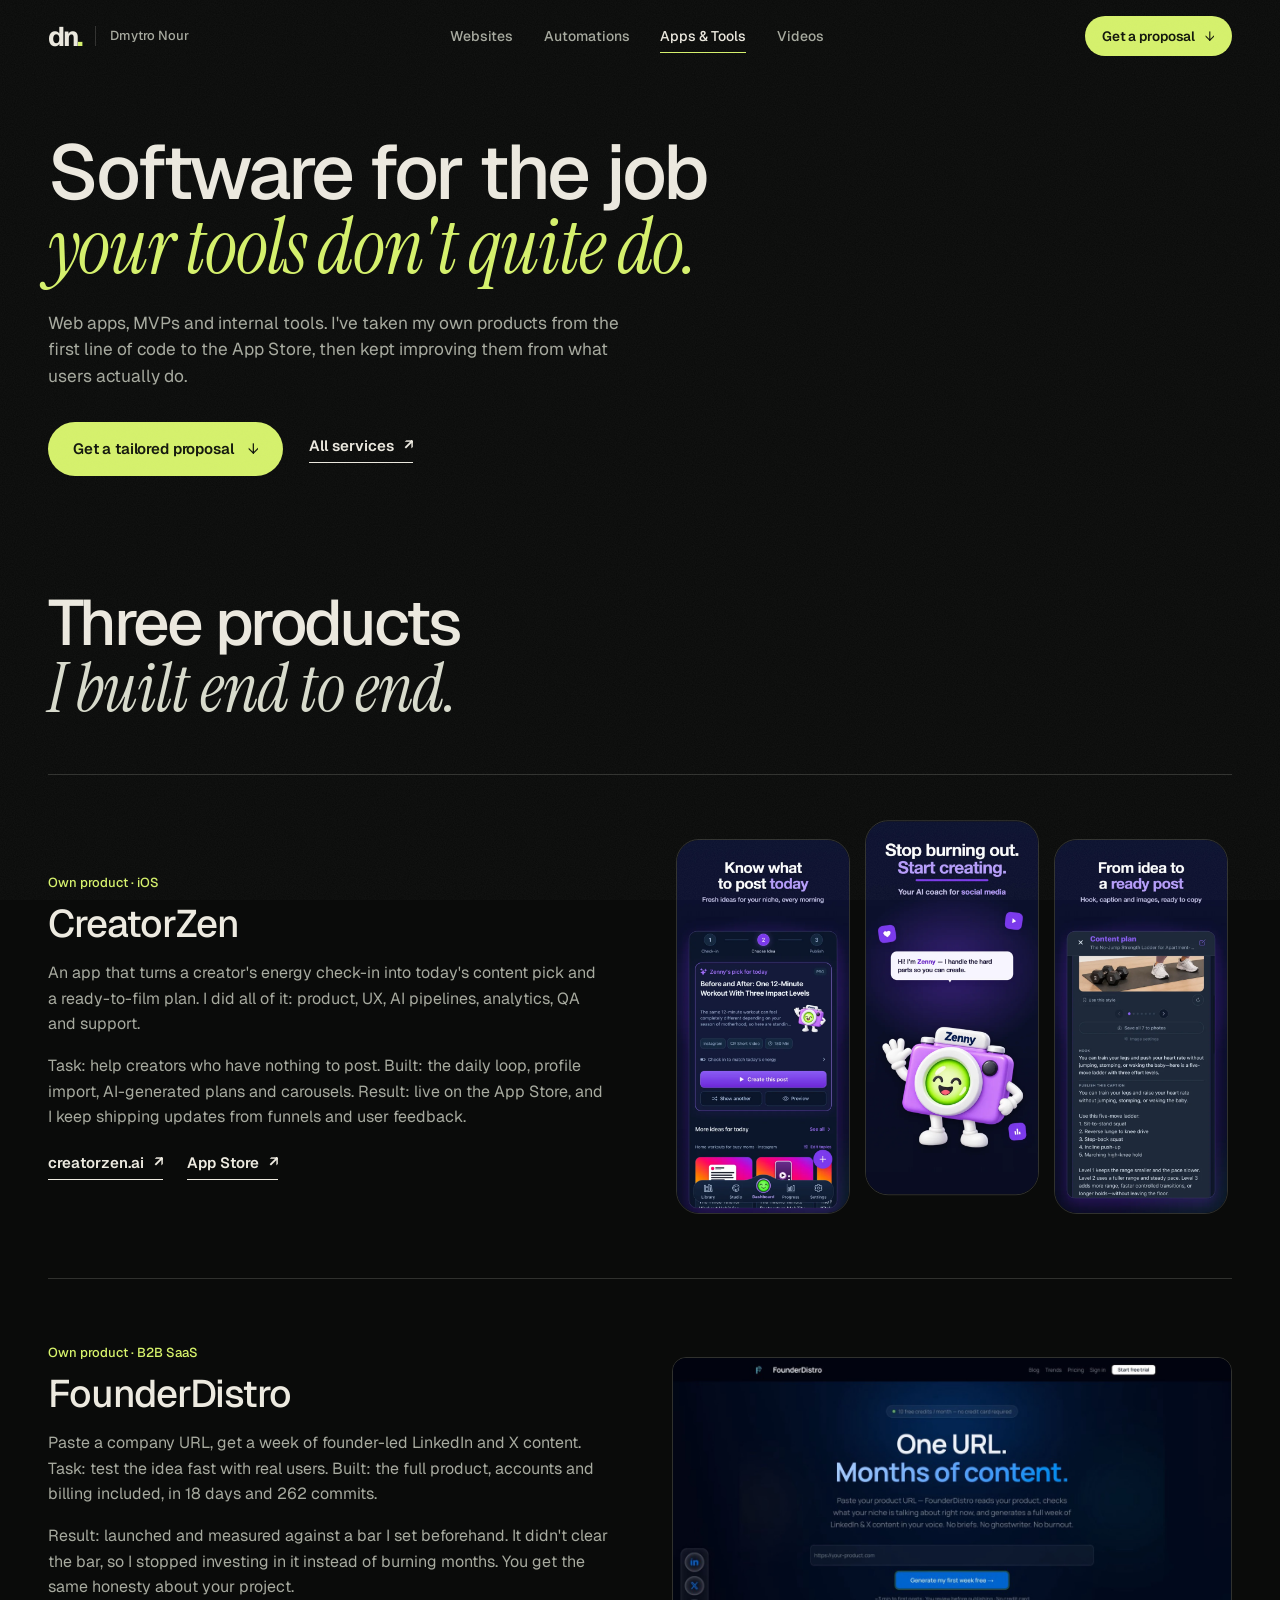
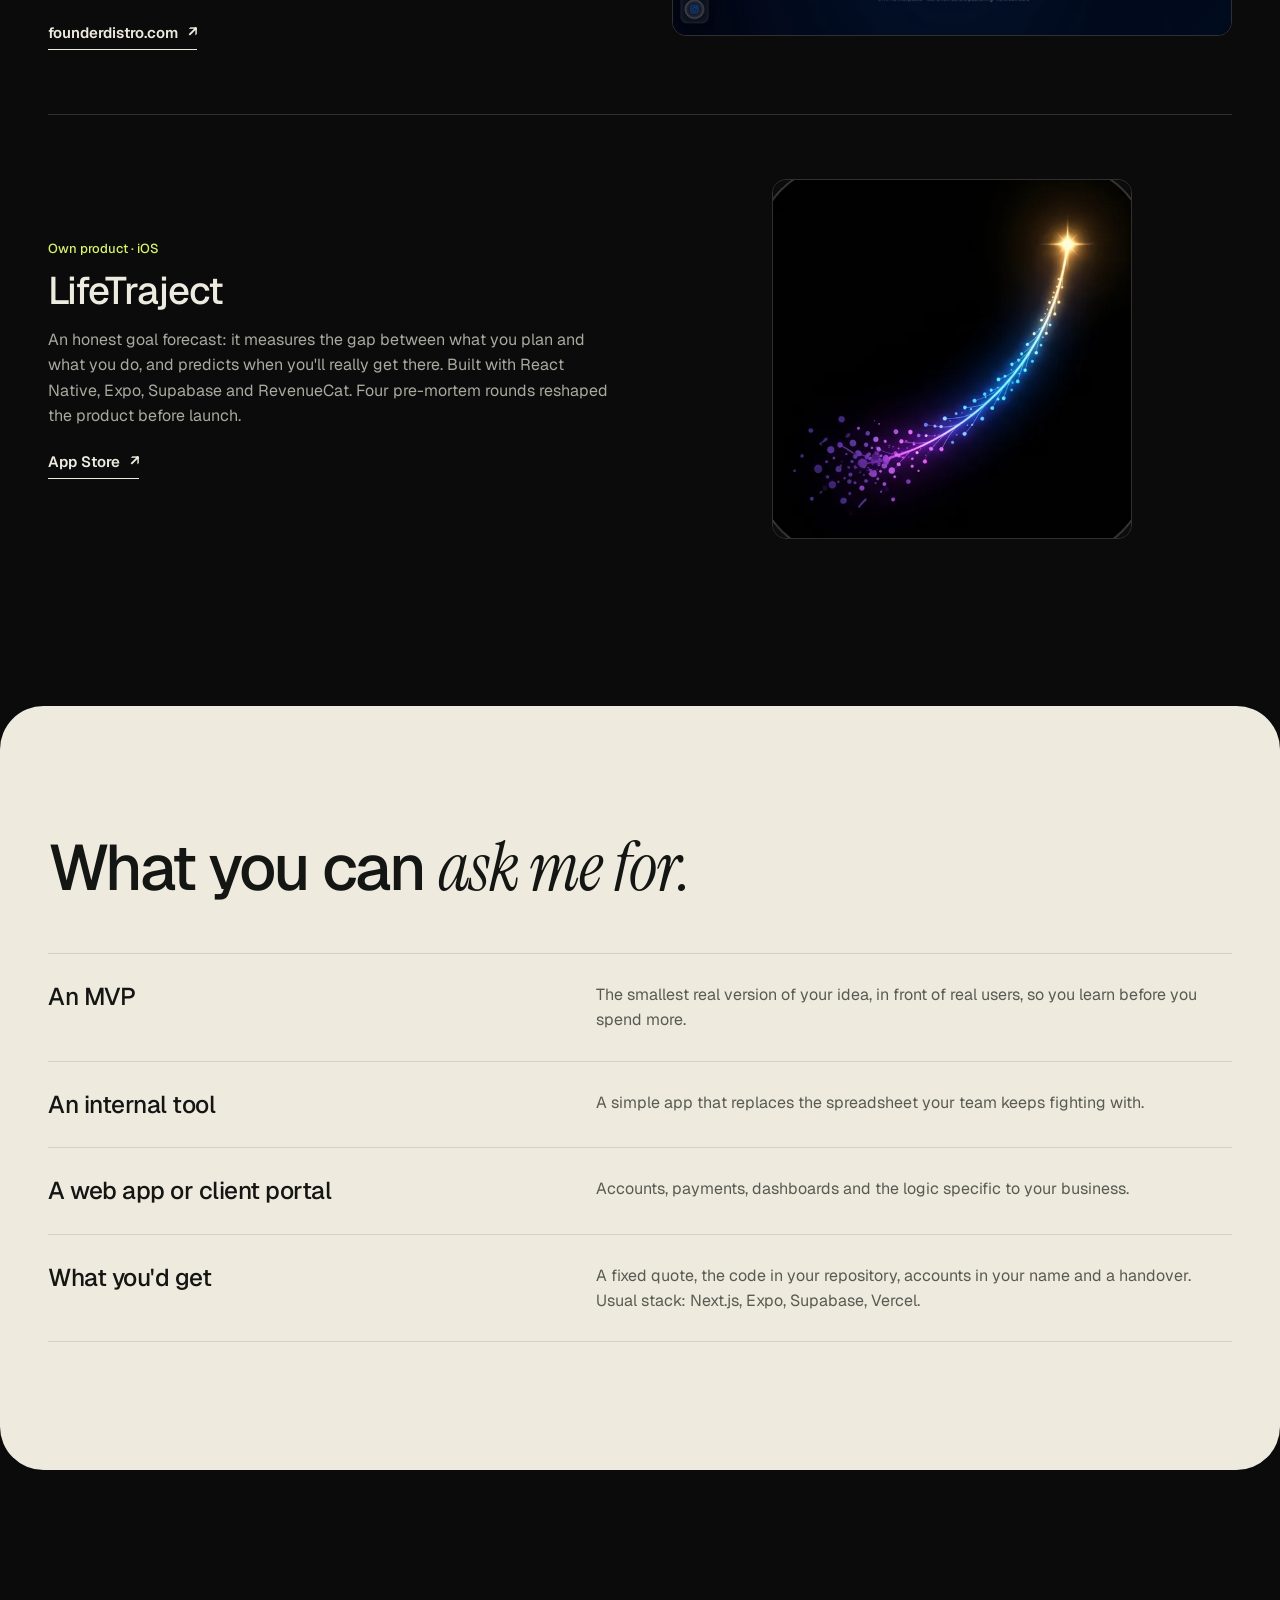
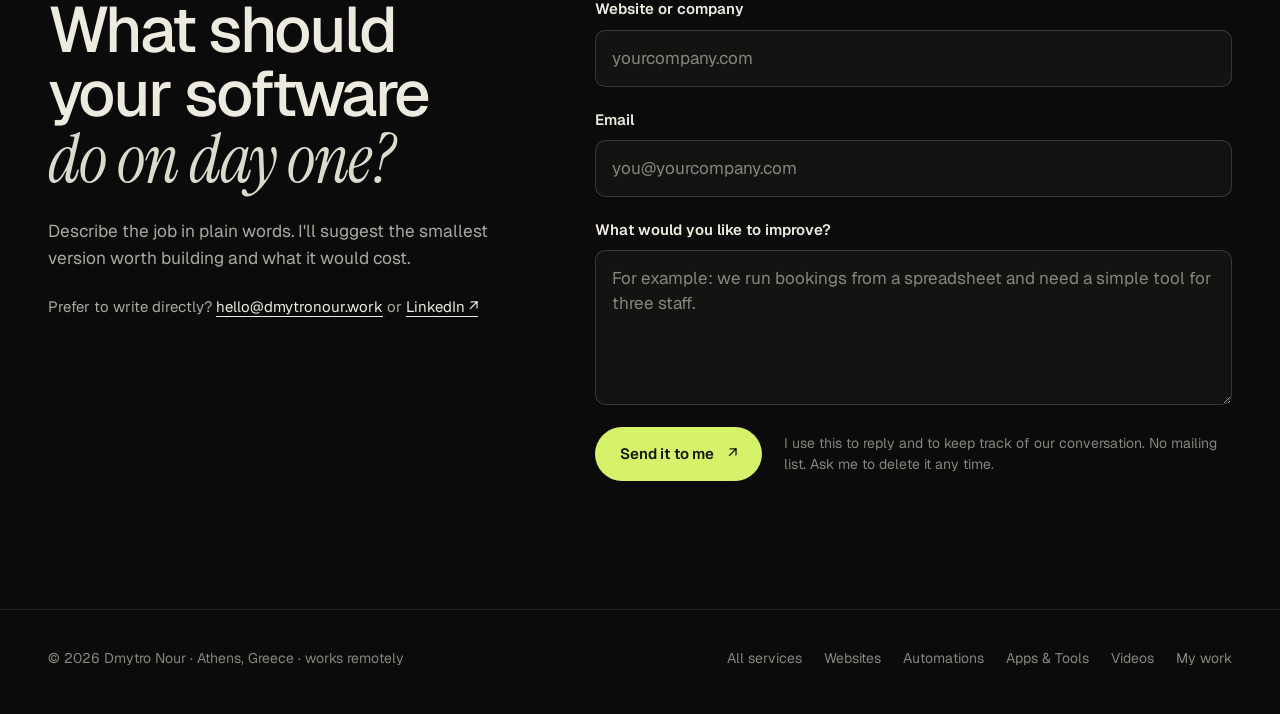
==== commit 2bd87184: "Use hello@dmytronour.work as the public contact on the service pages Co-Authored-By: Claude Opus 5.5" ====
--- a/apps/index.html
+++ b/apps/index.html
@@ -114,7 +114,7 @@
           <div>
             <h2 class="sv-h2" id="brief-title">What should your software <em>do on day one?</em></h2>
             <p class="sv-lead">Describe the job in plain words. I'll suggest the smallest version worth building and what it would cost.</p>
-            <p class="sv-direct">Prefer to write directly? <a href="mailto:dmitri.nour@gmail.com">dmitri.nour@gmail.com</a> or <a href="https://www.linkedin.com/in/dmytro-nour-6ab7611bb/" target="_blank" rel="noopener noreferrer">LinkedIn ↗</a></p>
+            <p class="sv-direct">Prefer to write directly? <a href="mailto:hello@dmytronour.work">hello@dmytronour.work</a> or <a href="https://www.linkedin.com/in/dmytro-nour-6ab7611bb/" target="_blank" rel="noopener noreferrer">LinkedIn ↗</a></p>
           </div>
           <form class="sv-form" data-brief action="/api/lead" method="post">
             <input type="hidden" name="service" value="apps" />
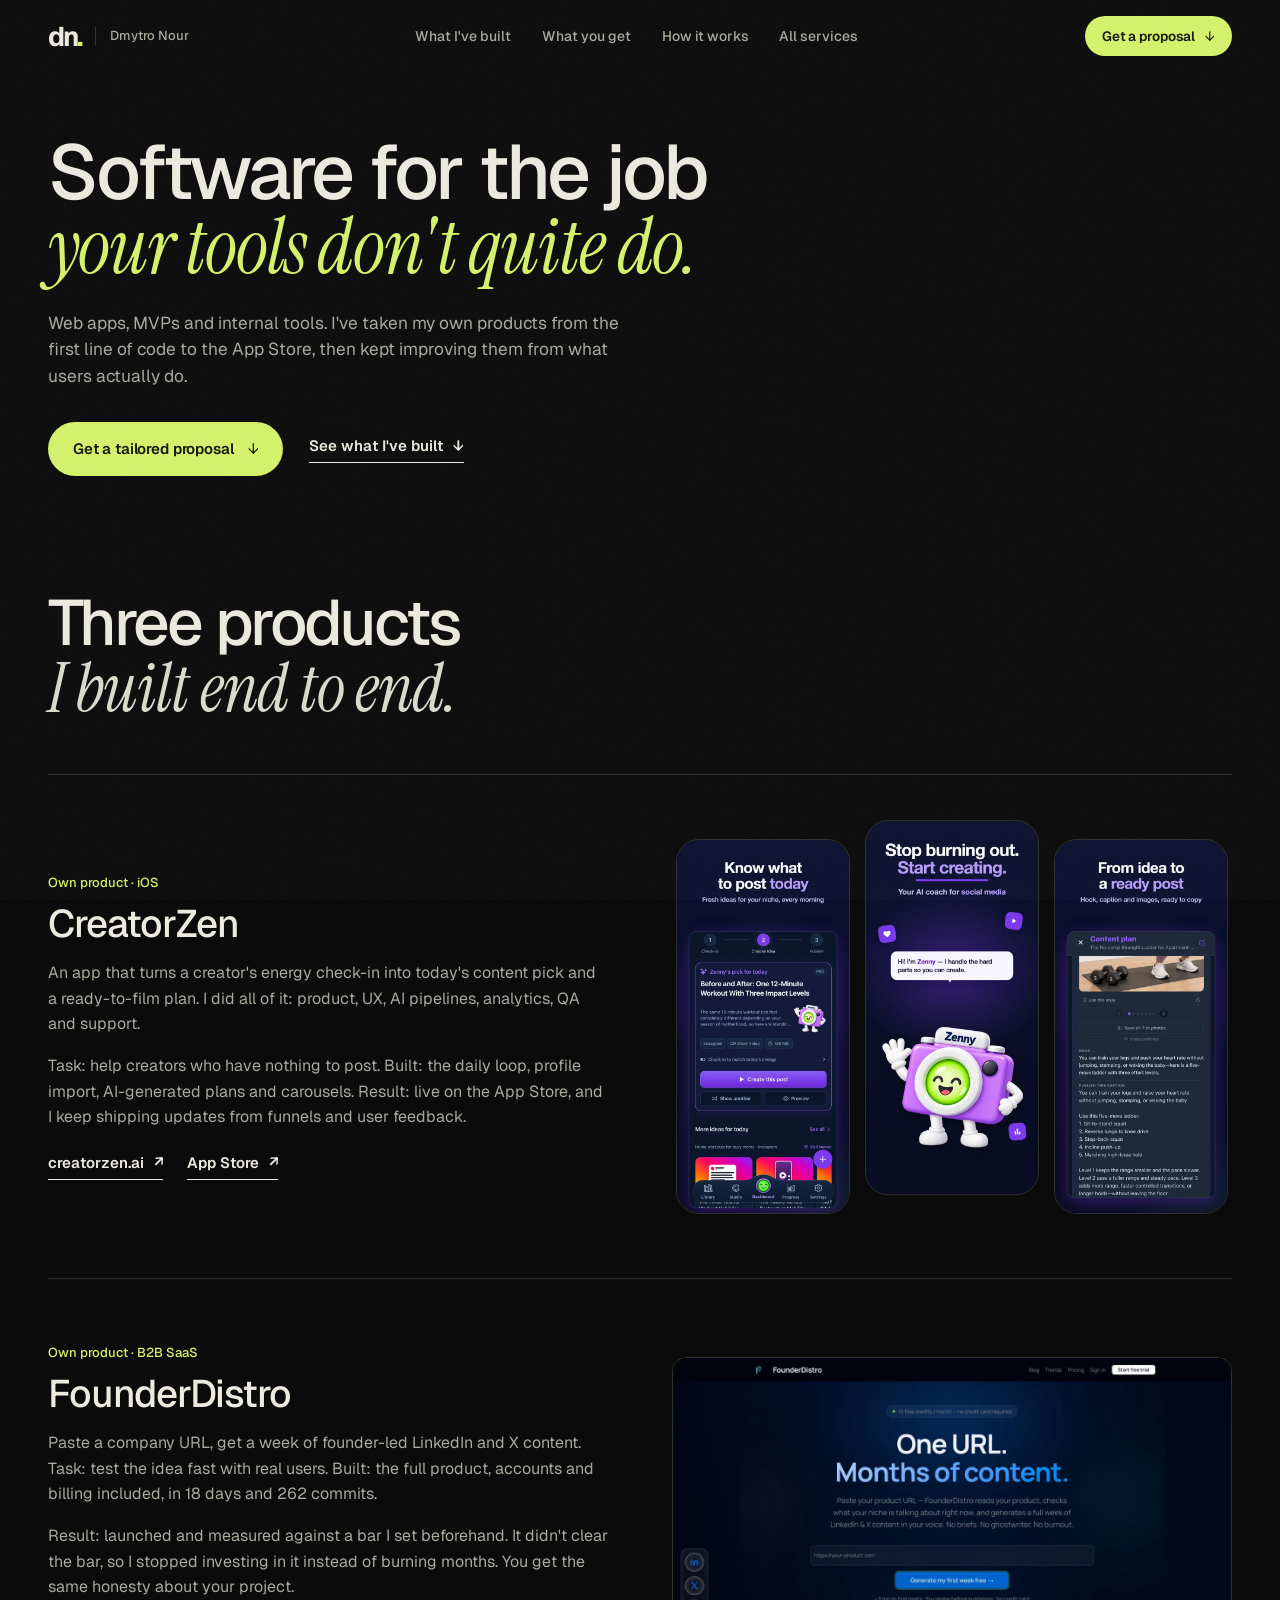
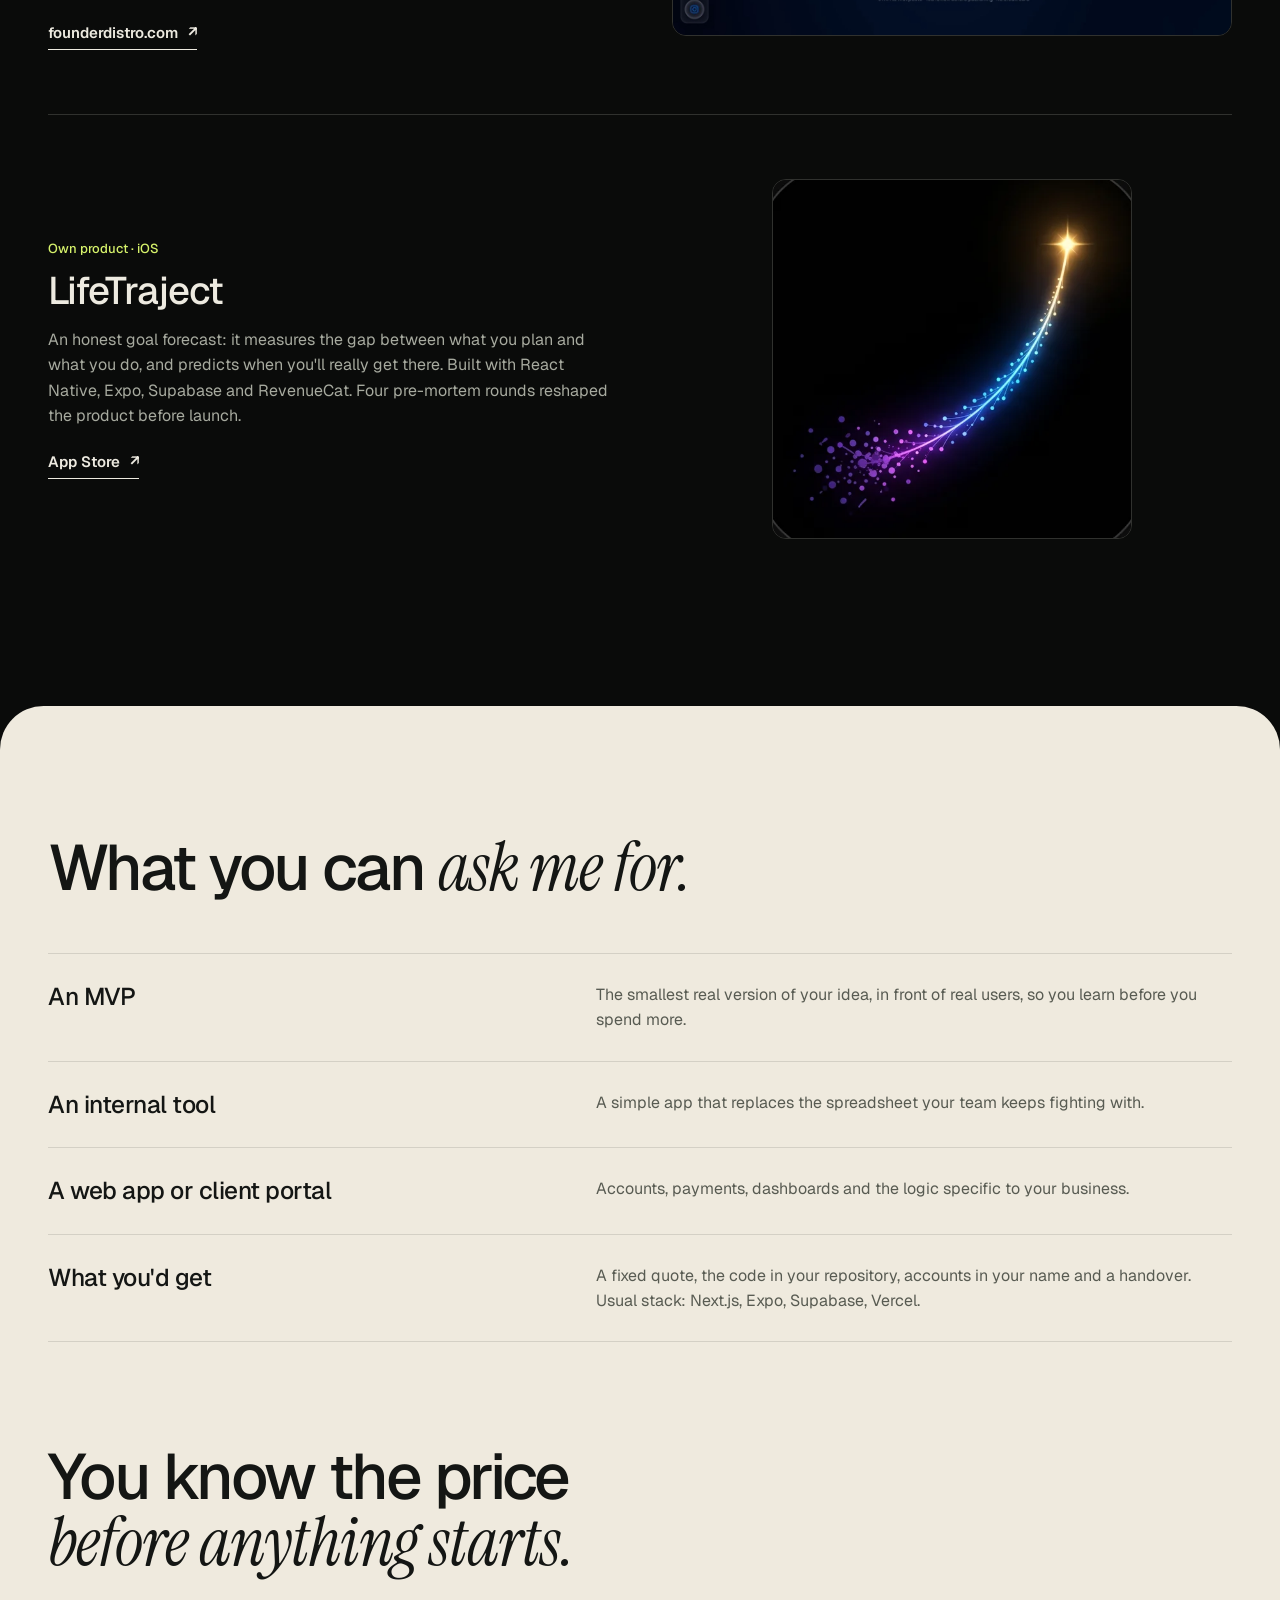
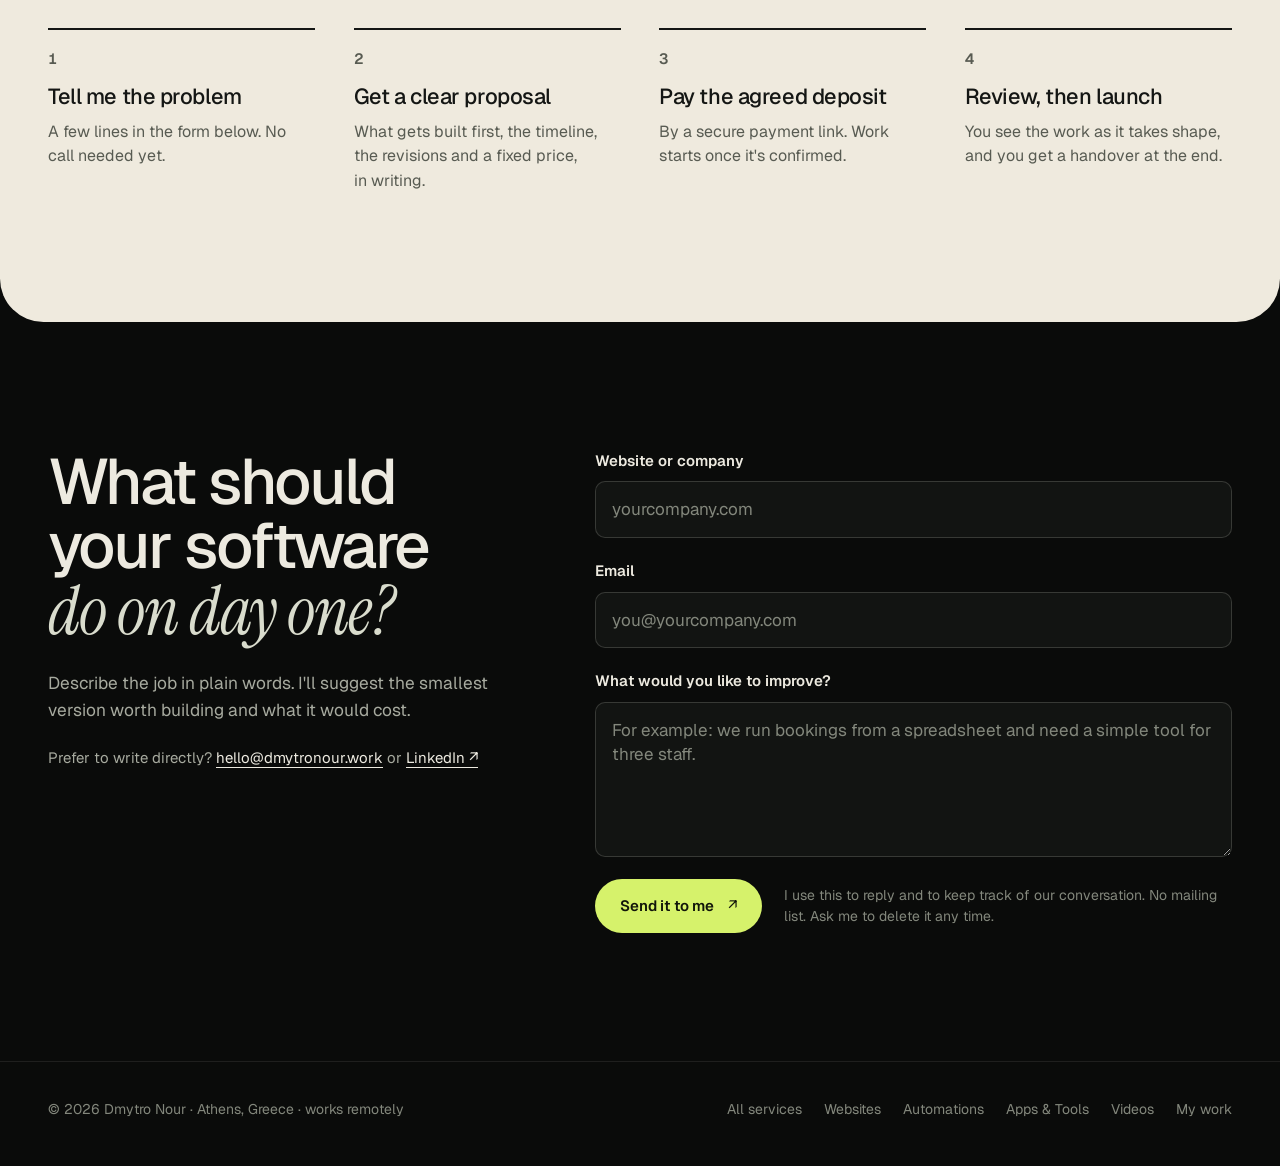
==== commit caacfc8e: "Keep each service page on its one offer A prospect gets a link to one service. The menu on /automati" ====
--- a/apps/index.html
+++ b/apps/index.html
@@ -34,11 +34,11 @@
           <span class="brand-mark" aria-hidden="true">dn<i>.</i></span>
           <span class="brand-name">Dmytro Nour</span>
         </a>
-        <nav class="site-nav" aria-label="Services">
-          <a href="/websites">Websites</a>
-          <a href="/automations">Automations</a>
-          <a href="/apps" class="is-current" aria-current="page">Apps &amp; Tools</a>
-          <a href="/videos">Videos</a>
+        <nav class="site-nav" aria-label="Page">
+          <a href="#products">What I've built</a>
+          <a href="#scope">What you get</a>
+          <a href="#how">How it works</a>
+          <a href="/services">All services</a>
         </nav>
         <a class="btn btn-lime btn-sm" href="#brief">Get a proposal <span aria-hidden="true">↓</span></a>
       </div>
@@ -52,11 +52,11 @@
             <p class="sv-lead">Web apps, MVPs and internal tools. I've taken my own products from the first line of code to the App Store, then kept improving them from what users actually do.</p>
             <div class="sv-actions">
               <a class="btn btn-lime" href="#brief">Get a tailored proposal <span aria-hidden="true">↓</span></a>
-              <a class="link-arrow" href="/services">All services <span aria-hidden="true">↗</span></a>
+              <a class="link-arrow" href="#products">See what I've built <span aria-hidden="true">↓</span></a>
             </div>
           </div>
 
-          <h2 class="sv-h2 sv-apps-h2">Three products <em>I built end to end.</em></h2>
+          <h2 class="sv-h2 sv-apps-h2" id="products">Three products <em>I built end to end.</em></h2>
 
           <article class="sv-case" aria-labelledby="cz-title">
             <div>
@@ -97,7 +97,7 @@
         </div>
       </section>
 
-      <section class="sv-section paper" aria-labelledby="scope-title">
+      <section class="sv-section paper" id="scope" aria-labelledby="scope-title">
         <div class="shell">
           <h2 class="sv-h2" id="scope-title">What you can <em>ask me for.</em></h2>
           <ul class="sv-rows">
@@ -106,6 +106,13 @@
             <li><h3>A web app or client portal</h3><p>Accounts, payments, dashboards and the logic specific to your business.</p></li>
             <li><h3>What you'd get</h3><p>A fixed quote, the code in your repository, accounts in your name and a handover. Usual stack: Next.js, Expo, Supabase, Vercel.</p></li>
           </ul>
+          <h2 class="sv-h2 sv-steps-title" id="how">You know the price <em>before anything starts.</em></h2>
+          <ol class="sv-steps">
+            <li><h3>Tell me the problem</h3><p>A few lines in the form below. No call needed yet.</p></li>
+            <li><h3>Get a clear proposal</h3><p>What gets built first, the timeline, the revisions and a fixed price, in writing.</p></li>
+            <li><h3>Pay the agreed deposit</h3><p>By a secure payment link. Work starts once it's confirmed.</p></li>
+            <li><h3>Review, then launch</h3><p>You see the work as it takes shape, and you get a handover at the end.</p></li>
+          </ol>
         </div>
       </section>
 
--- a/services/services.css
+++ b/services/services.css
@@ -105,6 +105,10 @@
 .sv-steps h3 { font-size: clamp(20px, 1.7vw, 25px); line-height: 1.16; letter-spacing: -.02em; font-weight: 500; text-wrap: balance; }
 .sv-steps p { margin-top: 10px; color: var(--ink-muted); line-height: 1.55; text-wrap: pretty; }
 
+#start, #built, #scope, #kinds, #products { scroll-margin-top: 72px; }
+.sv-steps-title { scroll-margin-top: 90px; }
+.sv-rows + .sv-steps-title { margin-top: clamp(64px, 8vw, 110px); }
+
 /* ---------- Brief form ---------- */
 .sv-brief { display: grid; grid-template-columns: minmax(0, .85fr) minmax(0, 1.15fr); gap: clamp(36px, 6vw, 96px); align-items: start; scroll-margin-top: 90px; }
 .sv-form { display: grid; gap: 22px; }
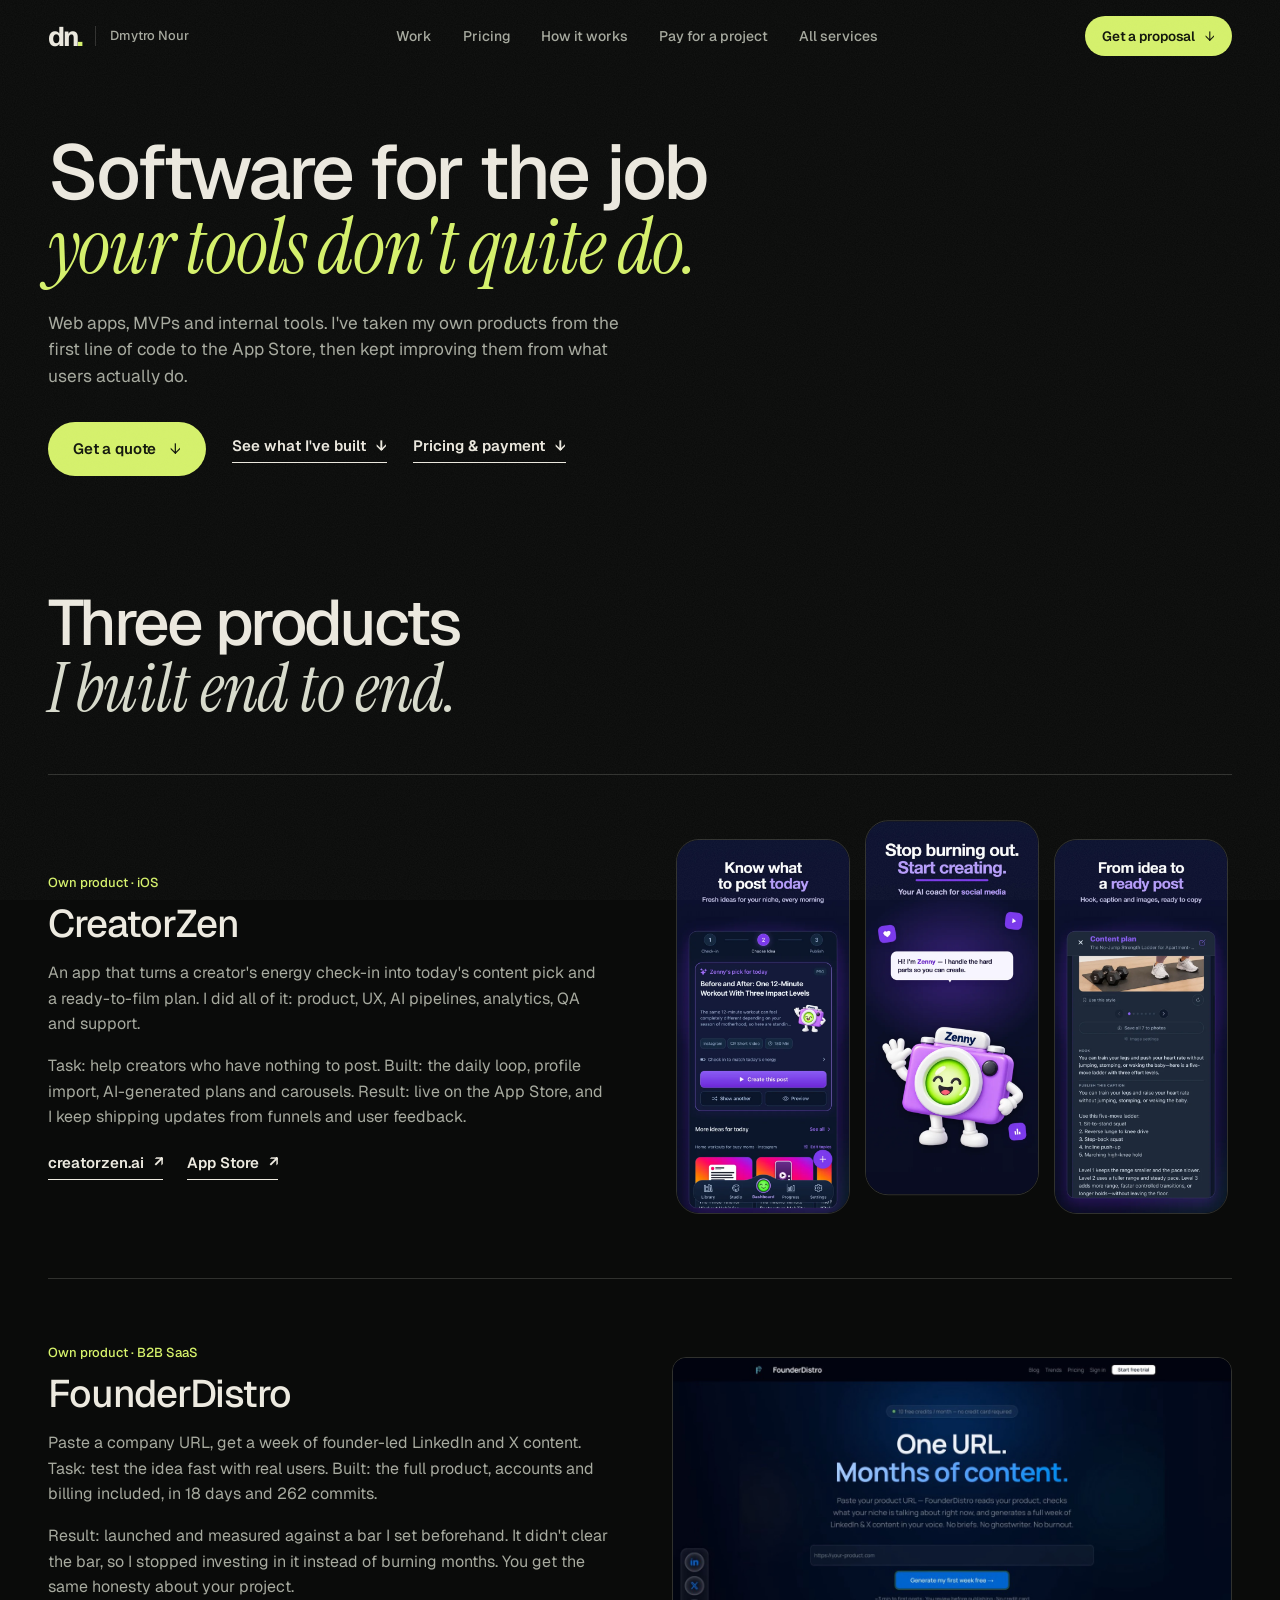
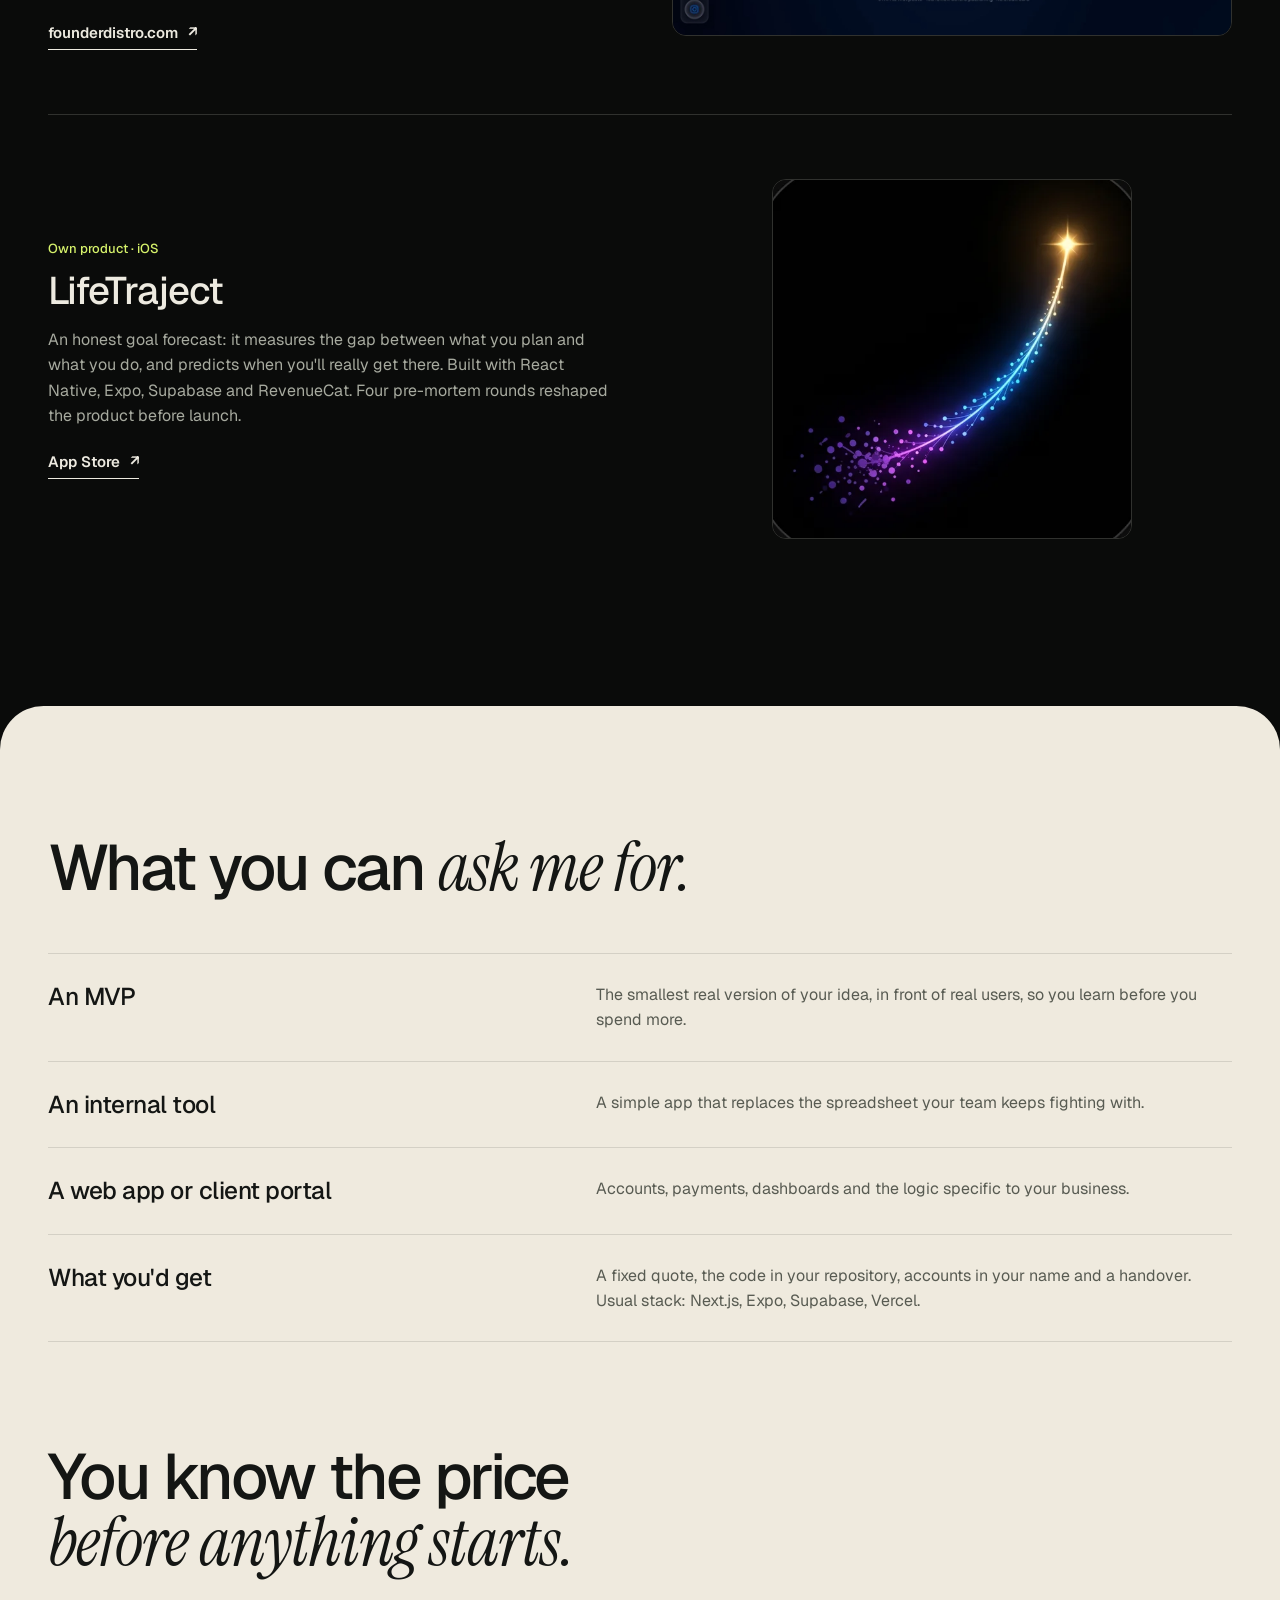
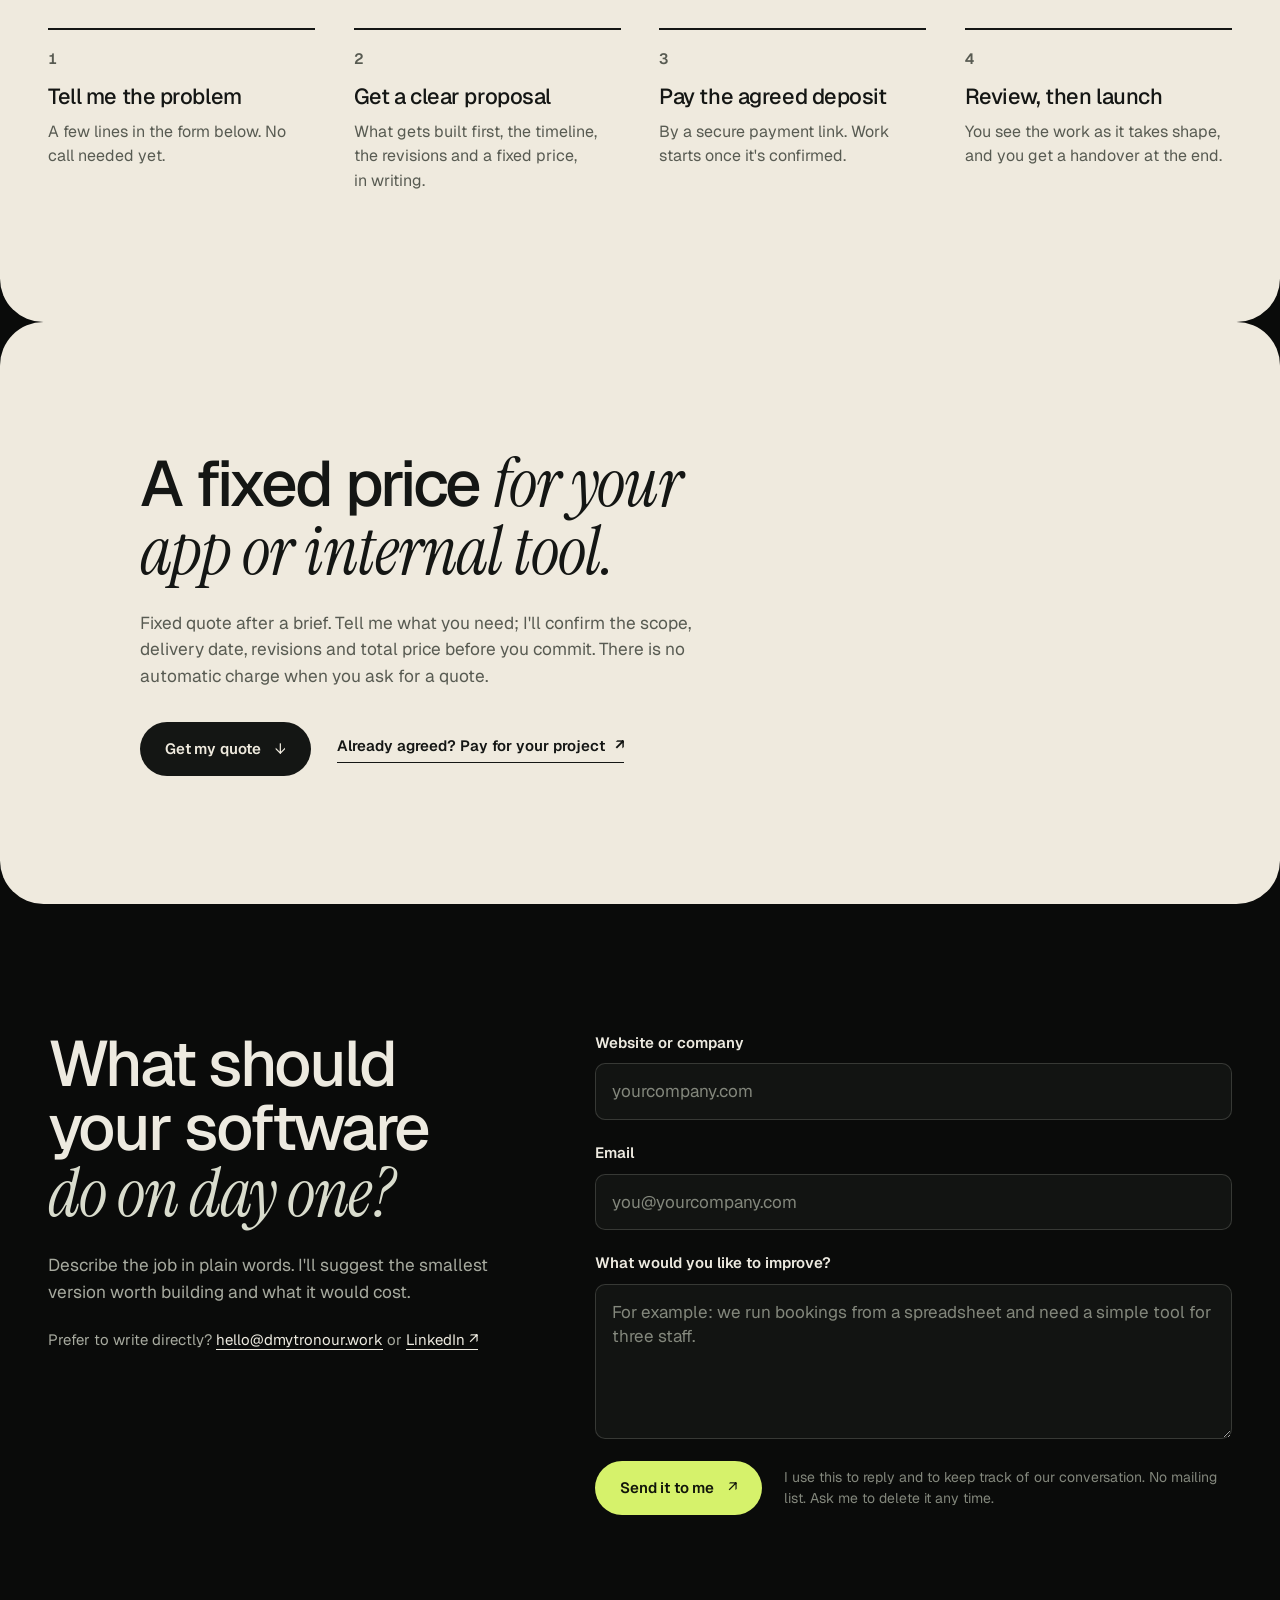
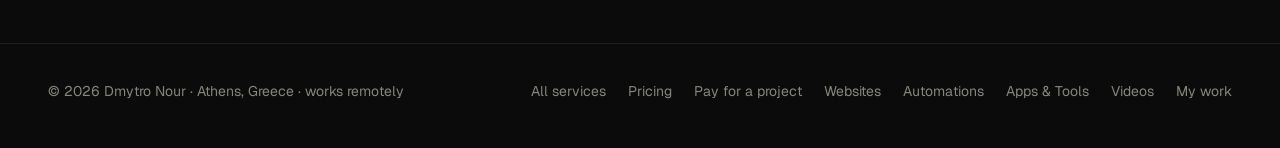
==== commit 641a7a36: "Make pricing and payment discoverable across service pages" ====
--- a/apps/index.html
+++ b/apps/index.html
@@ -35,12 +35,23 @@
           <span class="brand-name">Dmytro Nour</span>
         </a>
         <nav class="site-nav" aria-label="Page">
-          <a href="#products">What I've built</a>
-          <a href="#scope">What you get</a>
+          <a href="#products">Work</a>
+          <a href="#pricing">Pricing</a>
           <a href="#how">How it works</a>
+          <a href="/pay?service=apps">Pay for a project</a>
           <a href="/services">All services</a>
         </nav>
         <a class="btn btn-lime btn-sm" href="#brief">Get a proposal <span aria-hidden="true">↓</span></a>
+        <details class="sv-menu">
+          <summary>Menu</summary>
+          <nav aria-label="Mobile page navigation">
+          <a href="#products">Work</a>
+          <a href="#pricing">Pricing</a>
+          <a href="#how">How it works</a>
+          <a href="/pay?service=apps">Pay for a project</a>
+          <a href="/services">All services</a>
+          </nav>
+        </details>
       </div>
     </header>
 
@@ -51,8 +62,9 @@
           <div class="sv-hero-copy">
             <p class="sv-lead">Web apps, MVPs and internal tools. I've taken my own products from the first line of code to the App Store, then kept improving them from what users actually do.</p>
             <div class="sv-actions">
-              <a class="btn btn-lime" href="#brief">Get a tailored proposal <span aria-hidden="true">↓</span></a>
+              <a class="btn btn-lime" href="#brief">Get a quote <span aria-hidden="true">↓</span></a>
               <a class="link-arrow" href="#products">See what I've built <span aria-hidden="true">↓</span></a>
+              <a class="link-arrow" href="#pricing">Pricing &amp; payment <span aria-hidden="true">↓</span></a>
             </div>
           </div>
 
@@ -116,6 +128,17 @@
         </div>
       </section>
 
+      <section class="sv-section paper" id="pricing" aria-labelledby="pricing-title">
+        <div class="shell sv-pricing">
+          <h2 class="sv-h2" id="pricing-title">A fixed price <em>for your app or internal tool.</em></h2>
+          <p class="sv-lead">Fixed quote after a brief. Tell me what you need; I'll confirm the scope, delivery date, revisions and total price before you commit. There is no automatic charge when you ask for a quote.</p>
+          <div class="sv-actions">
+            <a class="btn btn-ink" href="#brief">Get my quote <span aria-hidden="true">↓</span></a>
+            <a class="link-arrow" href="/pay?service=apps">Already agreed? Pay for your project <span aria-hidden="true">↗</span></a>
+          </div>
+        </div>
+      </section>
+
       <section class="sv-section" id="brief" aria-labelledby="brief-title">
         <div class="shell sv-brief">
           <div>
@@ -153,6 +176,8 @@
         <span>© 2026 Dmytro Nour · Athens, Greece · works remotely</span>
         <nav aria-label="Footer">
           <a href="/services">All services</a>
+          <a href="/services#pricing">Pricing</a>
+          <a href="/pay">Pay for a project</a>
           <a href="/websites">Websites</a>
           <a href="/automations">Automations</a>
           <a href="/apps">Apps &amp; Tools</a>
--- a/services/services.css
+++ b/services/services.css
@@ -185,5 +185,32 @@
   .sv-route-problem, .sv-tile-media { transition: none; }
 }
 
-/* The service pages keep their menu on tablets; styles.css hides it below 1180px. */
-@media (min-width: 900px) and (max-width: 1180px) { .sv .site-nav { display: flex; } }
+/* A mobile menu replaces the desktop navigation instead of making it disappear. */
+.sv-menu { display: none; }
+.sv-menu summary { min-height: 44px; padding: 10px 12px; border: 1px solid var(--line-2); border-radius: 8px; cursor: pointer; color: var(--text); font-size: 15px; }
+.sv-menu nav { position: absolute; top: calc(var(--header-h) - 2px); right: var(--gutter); left: var(--gutter); display: grid; gap: 0; padding: 12px 20px; border: 1px solid var(--line-2); border-radius: 12px; background: var(--bg); box-shadow: 0 16px 30px rgba(0,0,0,.3); max-height: calc(100svh - var(--header-h) - 20px); overflow-y: auto; }
+.sv-menu nav a { display: flex; align-items: center; min-height: 48px; color: var(--text); text-decoration: none; border-bottom: 1px solid var(--line); font-size: 17px; }
+.sv-menu nav a:last-child { border-bottom: none; }
+.sv-menu nav a:hover { color: var(--lime); }
+.sv-price-list { margin-top: 32px; border-top: 1px solid var(--ink-line); }
+.sv-price-list li { display: flex; align-items: center; justify-content: space-between; gap: 20px; padding: 26px 0; border-bottom: 1px solid var(--ink-line); }
+.sv-price-list h3 { font-size: 25px; line-height: 1.25; letter-spacing: -.02em; font-weight: 500; }
+.sv-price-list p { margin-top: 8px; color: var(--ink-muted); line-height: 1.5; }
+.sv-price-list a { flex: none; }
+.sv-pricing { max-width: 1000px; }
+#pricing, #prices { scroll-margin-top: calc(var(--header-h) + 20px); }
+.sv-price-overview { border-top: 1px solid var(--ink-line); }
+@media (max-width: 1180px) {
+  .sv .site-nav { display: none; }
+  .sv-menu { display: block; flex: none; }
+  .sv .header-inner { gap: 12px; }
+  .sv .header-inner > .btn, .sv .ws-actions { margin-left: auto; }
+}
+@media (max-width: 620px) {
+  .sv .brand-name { display: none; }
+  .sv .brand { flex: none; }
+  .sv .header-inner { gap: 8px; }
+  .sv .site-header .btn { padding-inline: 12px; font-size: 13px; }
+  .sv-price-list li { align-items: flex-start; flex-direction: column; gap: 12px; }
+  .sv-price-list a { min-height: 44px; }
+}
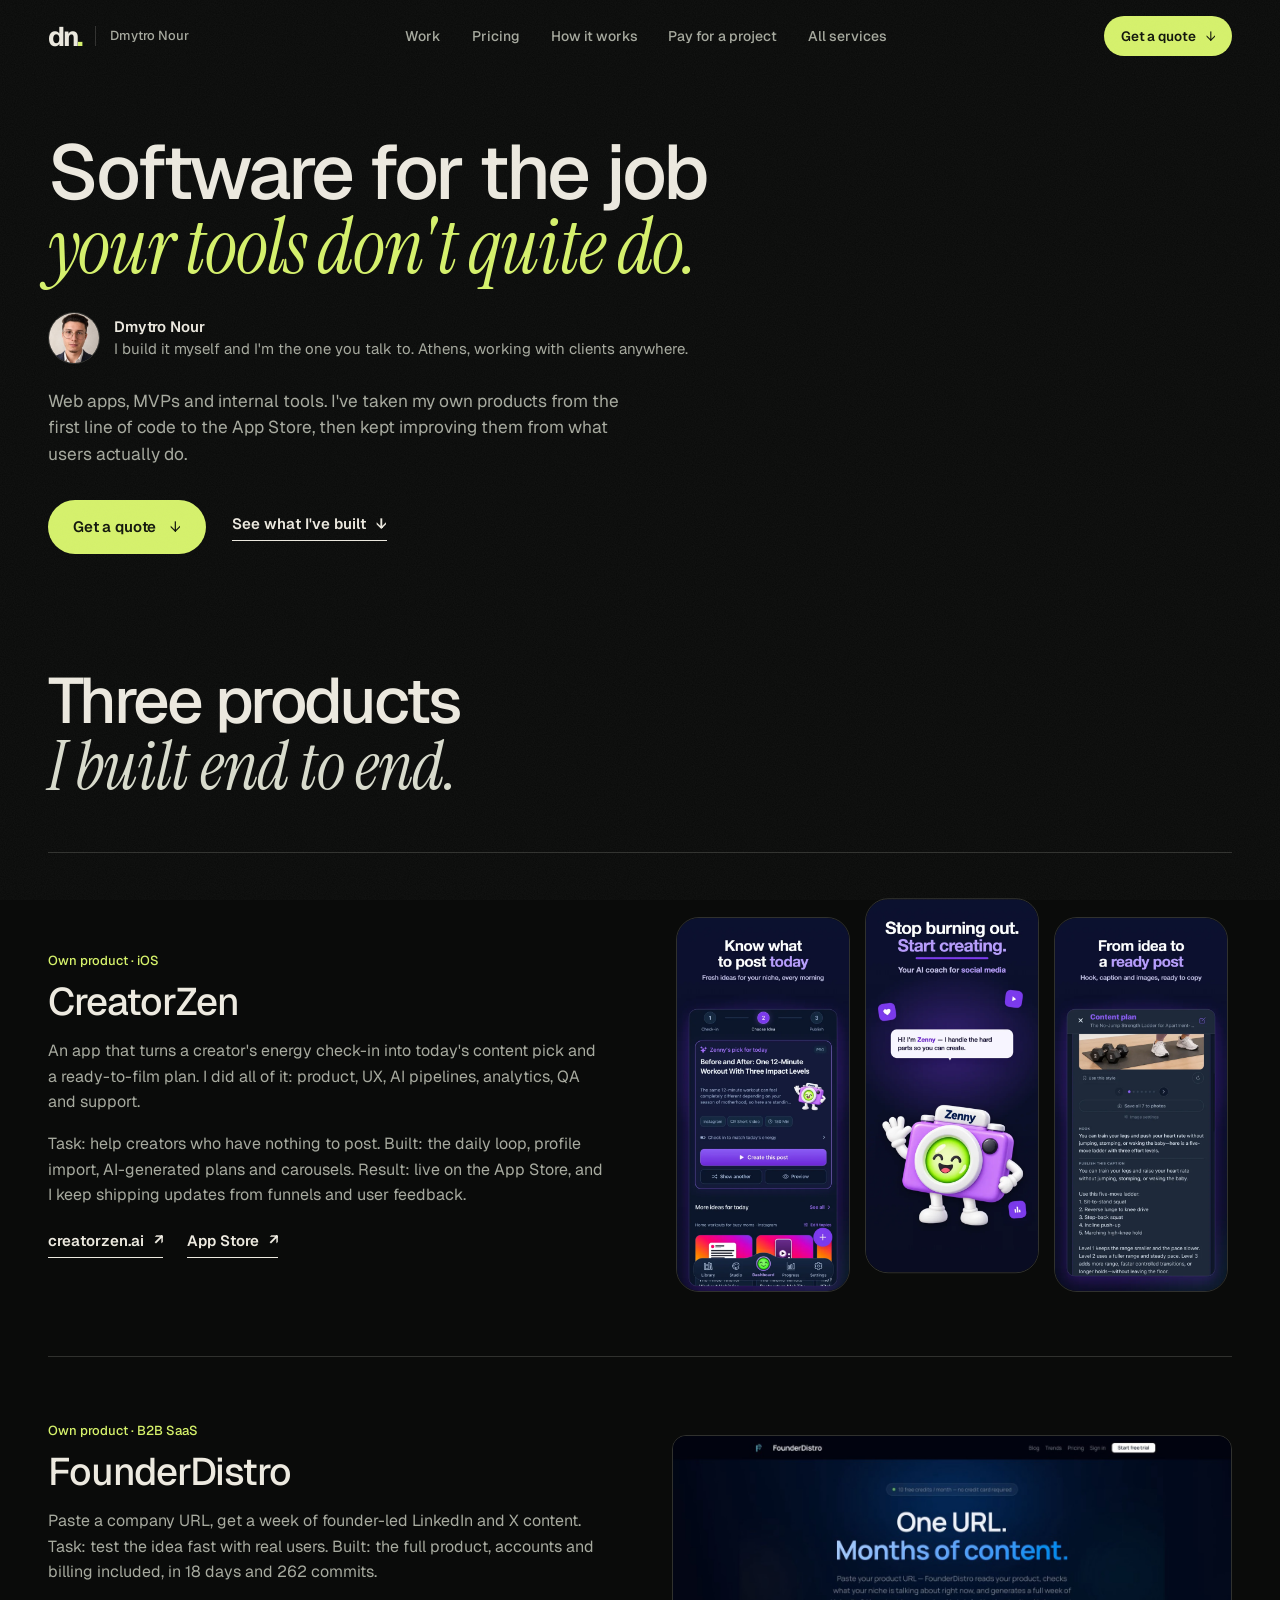
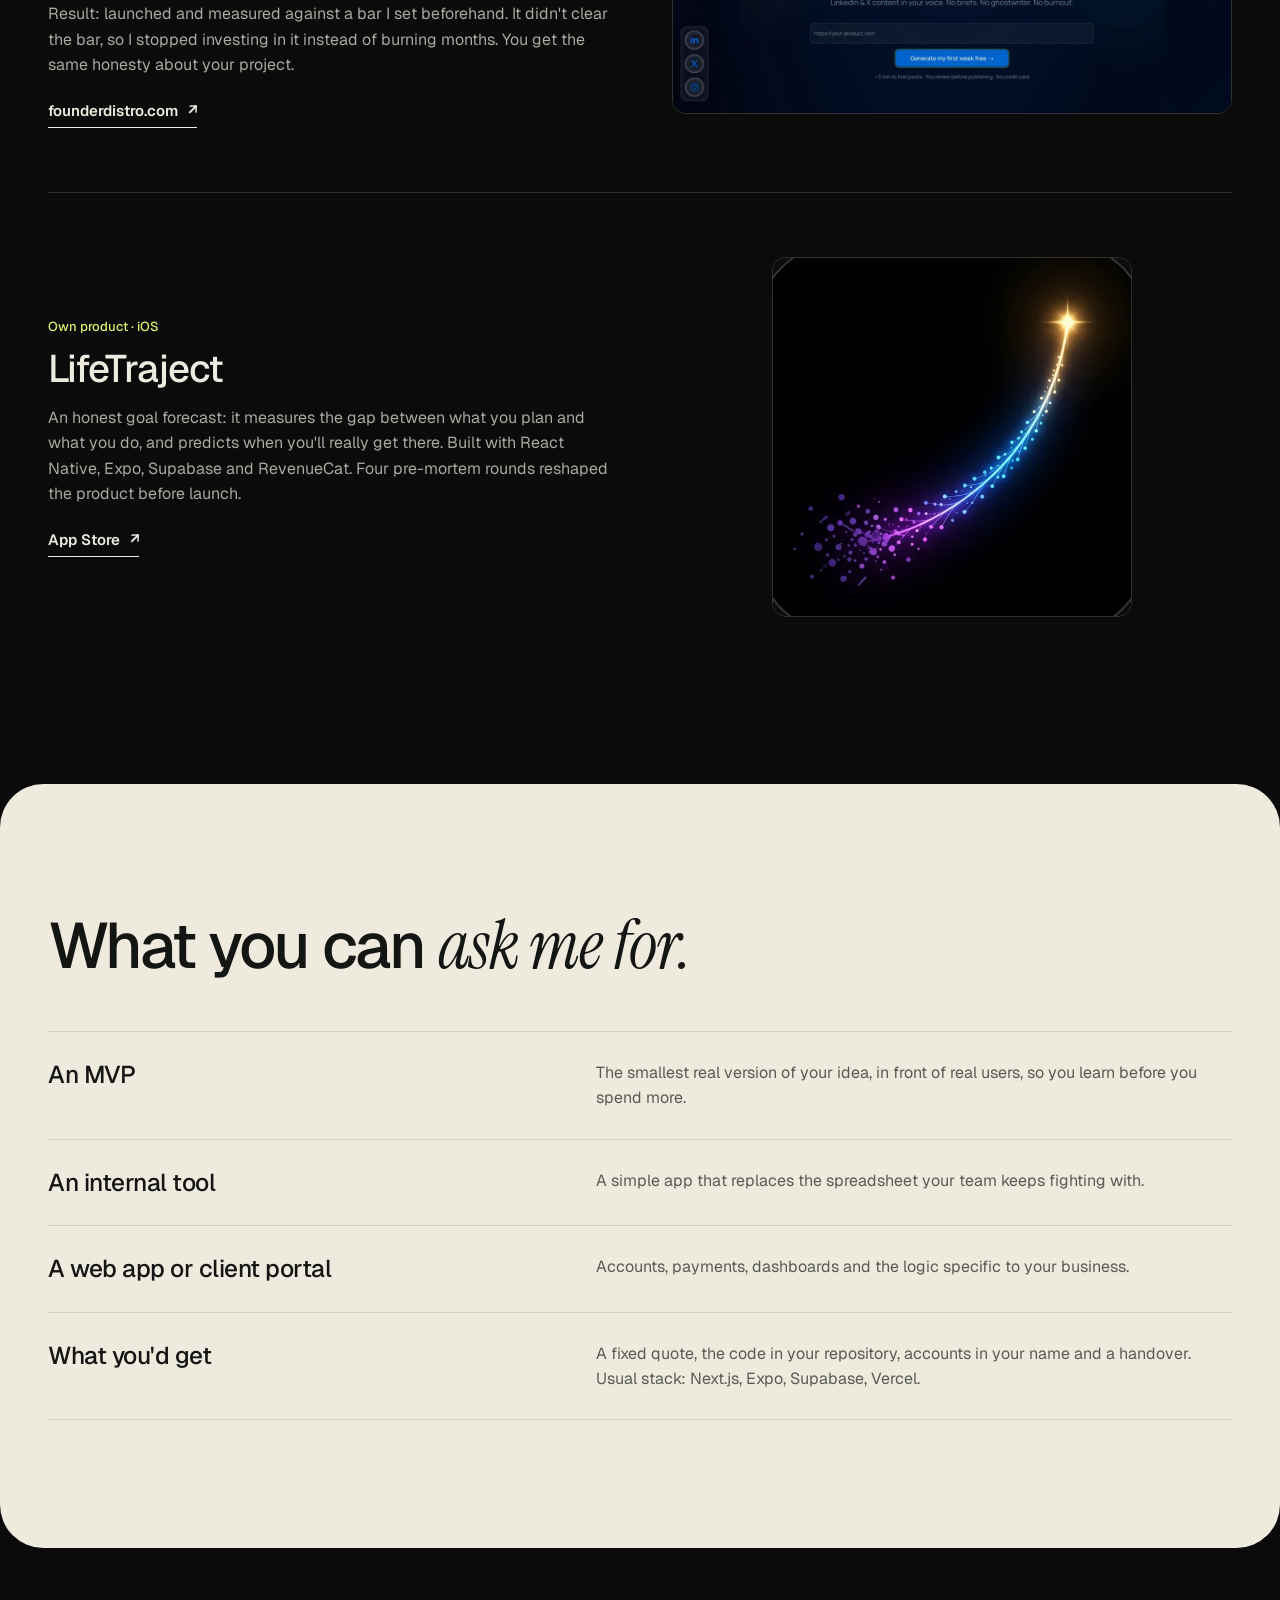
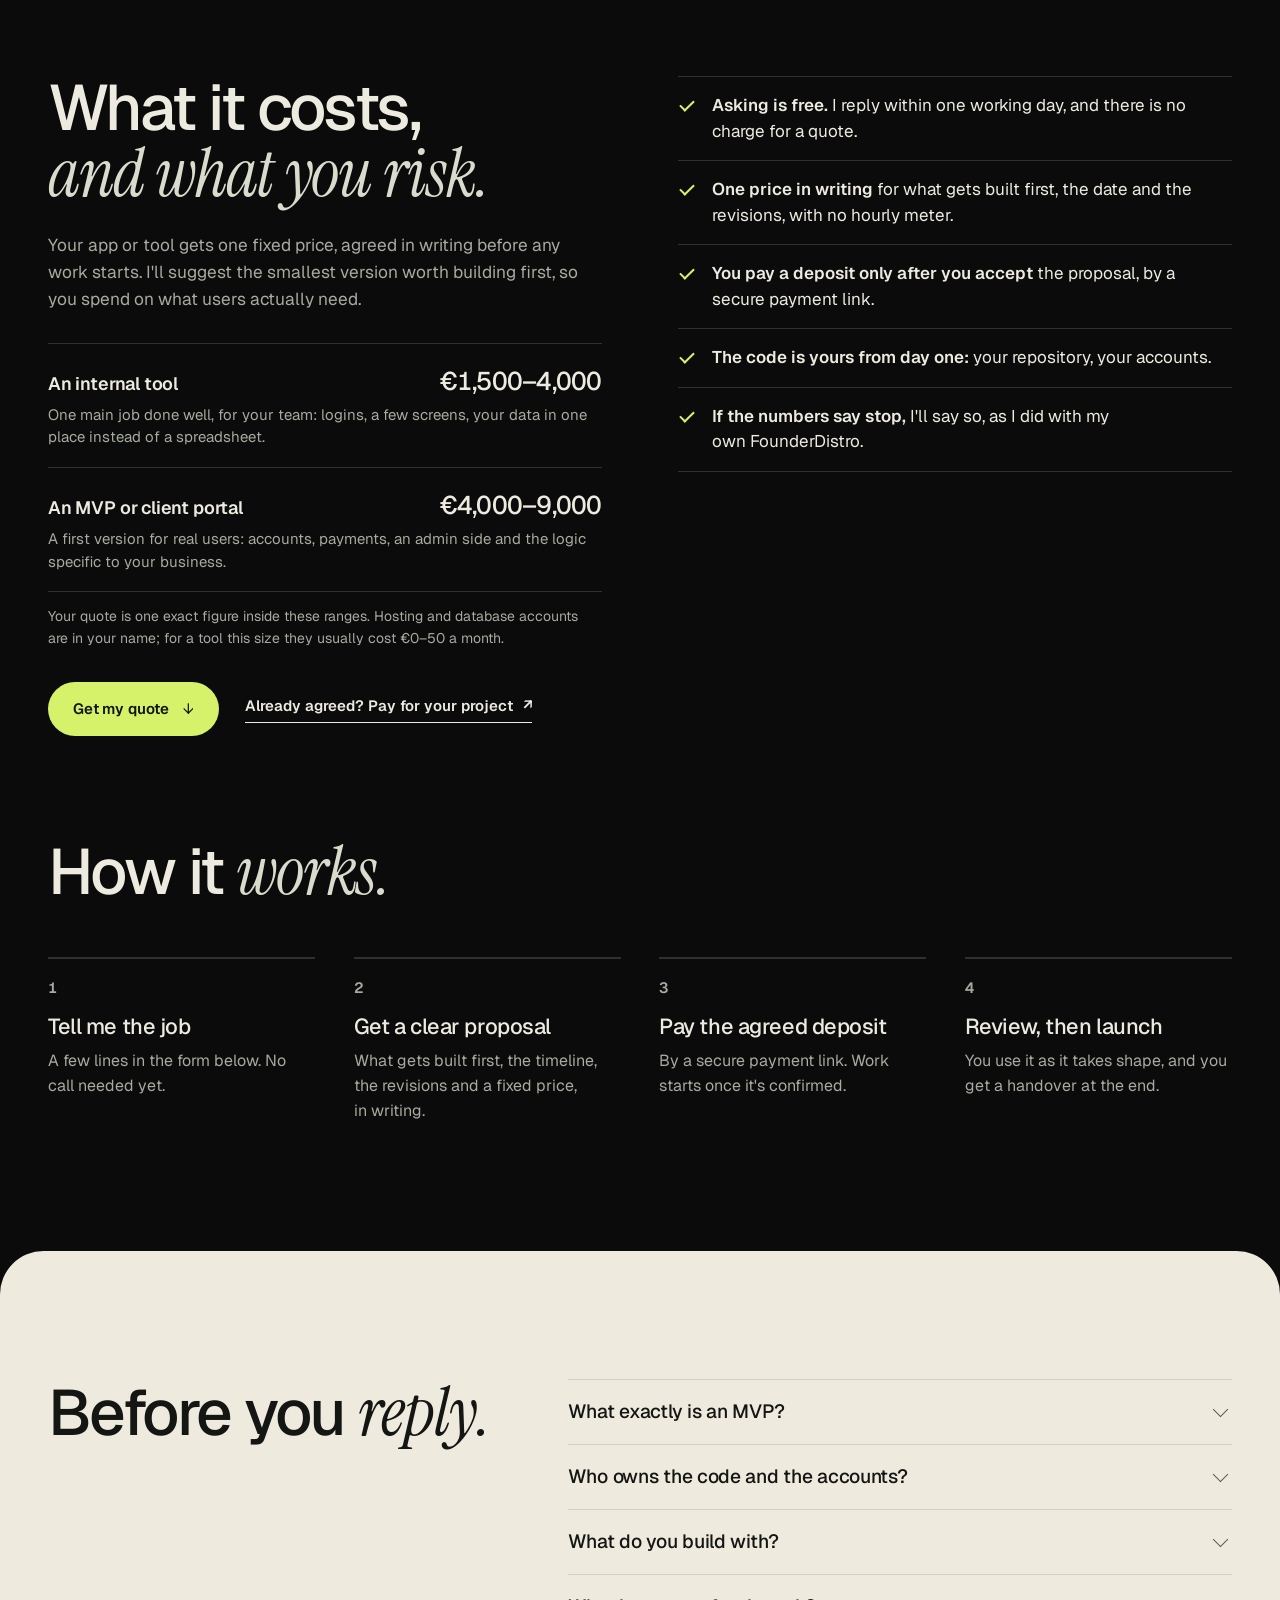
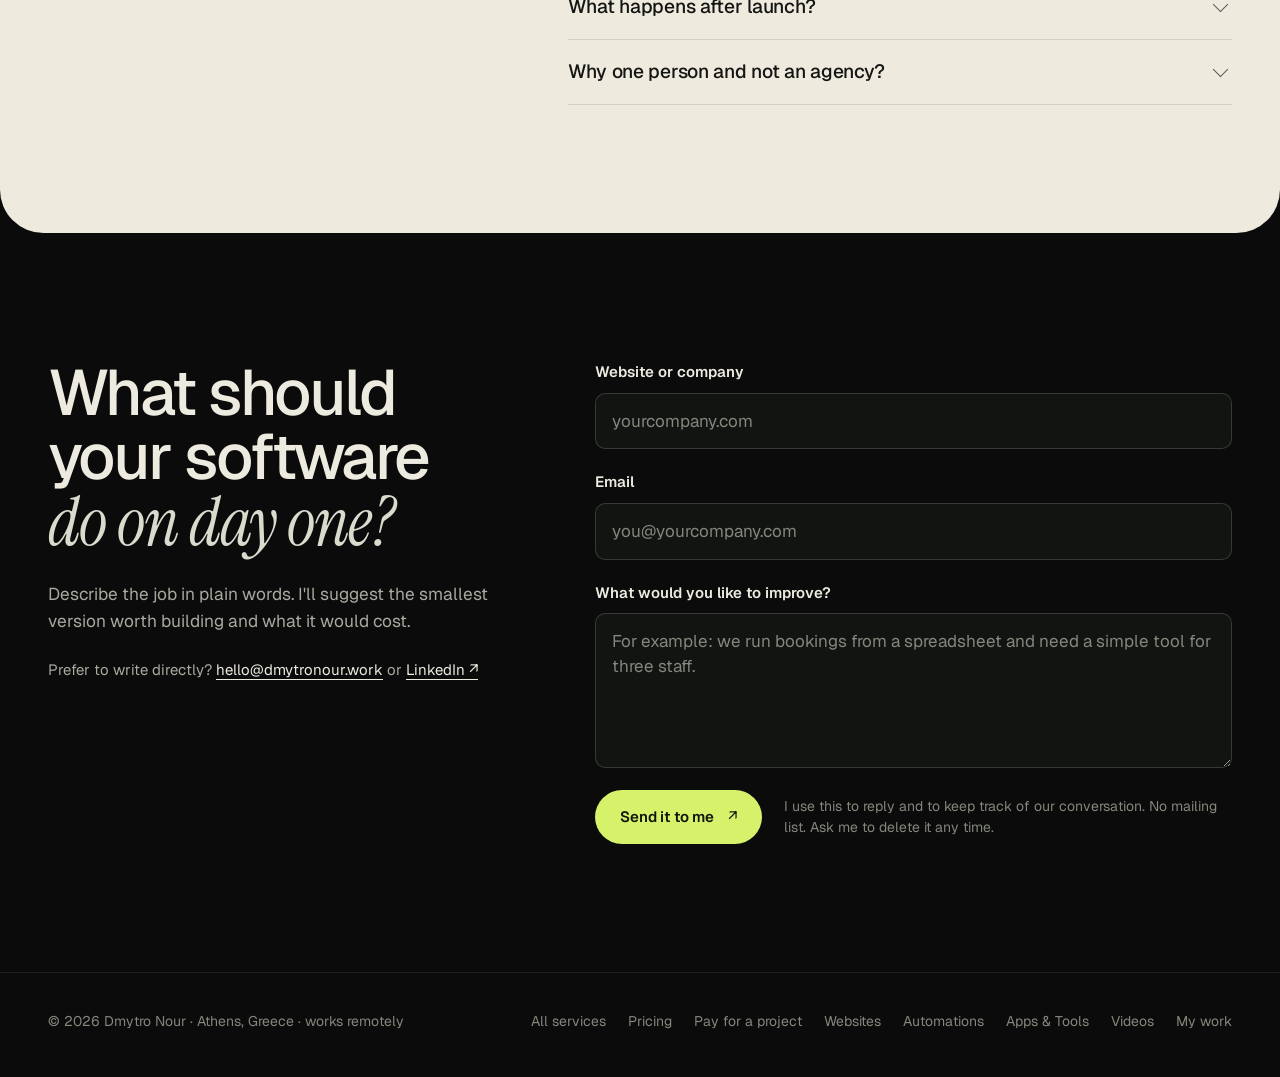
==== commit a7ceda3e: "Make the service pages sell to visitors from outreach emails - Byline with portrait under every serv" ====
--- a/apps/index.html
+++ b/apps/index.html
@@ -4,7 +4,7 @@
     <meta charset="UTF-8" />
     <meta name="viewport" content="width=device-width, initial-scale=1, viewport-fit=cover" />
     <title>Web apps, MVPs and internal tools · Dmytro Nour</title>
-    <meta name="description" content="Web apps, MVPs and internal tools from someone who has shipped his own products to the App Store and the web. Fixed quote agreed before work starts." />
+    <meta name="description" content="Web apps, MVPs and internal tools from someone who has shipped his own products to the App Store and the web. Internal tools from €1,500, with a fixed price agreed before work starts." />
     <meta name="theme-color" content="#0a0b0a" />
     <meta name="author" content="Dmytro Nour" />
     <meta name="robots" content="index, follow" />
@@ -12,7 +12,7 @@
     <meta property="og:type" content="website" />
     <meta property="og:site_name" content="Dmytro Nour" />
     <meta property="og:title" content="Web apps, MVPs and internal tools · Dmytro Nour" />
-    <meta property="og:description" content="Web apps, MVPs and internal tools from someone who has shipped his own products to the App Store and the web. Fixed quote agreed before work starts." />
+    <meta property="og:description" content="Web apps, MVPs and internal tools from someone who has shipped his own products to the App Store and the web. Internal tools from €1,500, with a fixed price agreed before work starts." />
     <meta property="og:url" content="https://www.dmytronour.work/apps" />
     <meta property="og:image" content="https://www.dmytronour.work/assets/og-image.jpg" />
     <meta name="twitter:card" content="summary_large_image" />
@@ -41,7 +41,7 @@
           <a href="/pay?service=apps">Pay for a project</a>
           <a href="/services">All services</a>
         </nav>
-        <a class="btn btn-lime btn-sm" href="#brief">Get a proposal <span aria-hidden="true">↓</span></a>
+        <a class="btn btn-lime btn-sm" href="#brief">Get a quote <span aria-hidden="true">↓</span></a>
         <details class="sv-menu">
           <summary>Menu</summary>
           <nav aria-label="Mobile page navigation">
@@ -58,13 +58,14 @@
     <main id="main">
       <section class="sv-hero" aria-labelledby="sv-title">
         <div class="shell">
+          <p class="sv-hello" data-hello hidden><b>Here from my email<span data-hello-who></span>?</b> <span>The short version: I build the smallest real version of the tool you need, in your name, for a fixed price agreed first. <a href="#brief">Describe the job</a>, or just reply to my email.</span></p>
           <h1 class="sv-h1" id="sv-title">Software for the job <em>your tools don't quite do.</em></h1>
+          <div class="sv-by"><img src="/assets/portrait-sm.jpg" width="160" height="200" alt="" /><span><b>Dmytro Nour</b>I build it myself and I'm the one you talk to. Athens, working with clients anywhere.</span></div>
           <div class="sv-hero-copy">
             <p class="sv-lead">Web apps, MVPs and internal tools. I've taken my own products from the first line of code to the App Store, then kept improving them from what users actually do.</p>
             <div class="sv-actions">
               <a class="btn btn-lime" href="#brief">Get a quote <span aria-hidden="true">↓</span></a>
               <a class="link-arrow" href="#products">See what I've built <span aria-hidden="true">↓</span></a>
-              <a class="link-arrow" href="#pricing">Pricing &amp; payment <span aria-hidden="true">↓</span></a>
             </div>
           </div>
 
@@ -118,23 +119,52 @@
             <li><h3>A web app or client portal</h3><p>Accounts, payments, dashboards and the logic specific to your business.</p></li>
             <li><h3>What you'd get</h3><p>A fixed quote, the code in your repository, accounts in your name and a handover. Usual stack: Next.js, Expo, Supabase, Vercel.</p></li>
           </ul>
-          <h2 class="sv-h2 sv-steps-title" id="how">You know the price <em>before anything starts.</em></h2>
+        </div>
+      </section>
+
+      <section class="sv-section" id="pricing" aria-labelledby="pricing-title">
+        <div class="shell">
+          <div class="sv-deal">
+            <div>
+              <h2 class="sv-h2" id="pricing-title">What it costs, <em>and what you risk.</em></h2>
+              <p class="sv-lead">Your app or tool gets one fixed price, agreed in writing before any work starts. I'll suggest the smallest version worth building first, so you spend on what users actually need.</p>
+              <ul class="sv-ranges">
+                <li><b>An internal tool</b><strong>€1,500–4,000</strong><small>One main job done well, for your team: logins, a few screens, your data in one place instead of a spreadsheet.</small></li>
+                <li><b>An MVP or client portal</b><strong>€4,000–9,000</strong><small>A first version for real users: accounts, payments, an admin side and the logic specific to your business.</small></li>
+              </ul>
+              <p class="sv-ranges-note">Your quote is one exact figure inside these ranges. Hosting and database accounts are in your name; for a tool this size they usually cost €0–50 a month.</p>
+              <div class="sv-actions">
+                <a class="btn btn-lime" href="#brief">Get my quote <span aria-hidden="true">↓</span></a>
+                <a class="link-arrow" href="/pay?service=apps">Already agreed? Pay for your project <span aria-hidden="true">↗</span></a>
+              </div>
+            </div>
+            <ul class="sv-promise">
+              <li><b>Asking is free.</b> I reply within one working day, and there is no charge for a quote.</li>
+              <li><b>One price in writing</b> for what gets built first, the date and the revisions, with no hourly meter.</li>
+              <li><b>You pay a deposit only after you accept</b> the proposal, by a secure payment link.</li>
+              <li><b>The code is yours from day one:</b> your repository, your accounts.</li>
+              <li><b>If the numbers say stop,</b> I'll say so, as I did with my own FounderDistro.</li>
+            </ul>
+          </div>
+          <h2 class="sv-h2 sv-steps-title" id="how">How it <em>works.</em></h2>
           <ol class="sv-steps">
-            <li><h3>Tell me the problem</h3><p>A few lines in the form below. No call needed yet.</p></li>
+            <li><h3>Tell me the job</h3><p>A few lines in the form below. No call needed yet.</p></li>
             <li><h3>Get a clear proposal</h3><p>What gets built first, the timeline, the revisions and a fixed price, in writing.</p></li>
             <li><h3>Pay the agreed deposit</h3><p>By a secure payment link. Work starts once it's confirmed.</p></li>
-            <li><h3>Review, then launch</h3><p>You see the work as it takes shape, and you get a handover at the end.</p></li>
+            <li><h3>Review, then launch</h3><p>You use it as it takes shape, and you get a handover at the end.</p></li>
           </ol>
         </div>
       </section>
 
-      <section class="sv-section paper" id="pricing" aria-labelledby="pricing-title">
-        <div class="shell sv-pricing">
-          <h2 class="sv-h2" id="pricing-title">A fixed price <em>for your app or internal tool.</em></h2>
-          <p class="sv-lead">Fixed quote after a brief. Tell me what you need; I'll confirm the scope, delivery date, revisions and total price before you commit. There is no automatic charge when you ask for a quote.</p>
-          <div class="sv-actions">
-            <a class="btn btn-ink" href="#brief">Get my quote <span aria-hidden="true">↓</span></a>
-            <a class="link-arrow" href="/pay?service=apps">Already agreed? Pay for your project <span aria-hidden="true">↗</span></a>
+      <section class="sv-section paper" id="faq" aria-labelledby="faq-title">
+        <div class="shell sv-faq">
+          <h2 class="sv-h2" id="faq-title">Before you <em>reply.</em></h2>
+          <div class="sv-qs">
+            <details class="sv-q"><summary>What exactly is an MVP?</summary><p>A minimum viable product: the smallest version real users can try. You learn what to build next before you spend more.</p></details>
+            <details class="sv-q"><summary>Who owns the code and the accounts?</summary><p>You do. The code lives in your repository and the hosting, database and store accounts are in your name from day one. The app works without me.</p></details>
+            <details class="sv-q"><summary>What do you build with?</summary><p>Usually Next.js for the web, Expo for iPhone and Android, Supabase for accounts and data, Vercel for hosting. If your team already uses something else, tell me in the brief.</p></details>
+            <details class="sv-q"><summary>What happens after launch?</summary><p>If something I built doesn't work as agreed, I fix it at no charge. New features are quoted the same way as the first version.</p></details>
+            <details class="sv-q"><summary>Why one person and not an agency?</summary><p>You talk to the person who builds it, so nothing gets lost between a salesperson and a developer. I take a few projects at a time, and I'll give you the start date before you commit.</p></details>
           </div>
         </div>
       </section>
--- a/services/services.css
+++ b/services/services.css
@@ -214,3 +214,99 @@
   .sv-price-list li { align-items: flex-start; flex-direction: column; gap: 12px; }
   .sv-price-list a { min-height: 44px; }
 }
+
+/* ==========================================================================
+   Sales layer (06.11.2026): who you deal with, the visitor who came from an
+   email, what it costs and what you risk, questions, and per-page devices.
+   ========================================================================== */
+
+/* Who you'll deal with: a face and a name right under the headline. */
+.sv-by { display: flex; align-items: center; gap: 14px; margin-top: 26px; color: var(--muted); font-size: 15px; line-height: 1.45; animation: fade-up 1s var(--ease) .1s both; }
+.sv-by img { flex: none; width: 52px; height: 52px; border-radius: 50%; object-fit: cover; object-position: center 22%; border: 1px solid var(--line-2); }
+.sv-by b { display: block; color: var(--text); font-weight: 600; letter-spacing: -.01em; }
+
+/* Shown only to a visitor who opened a link from my email. */
+.sv-hello { display: flex; flex-wrap: wrap; align-items: baseline; gap: 6px 14px; max-width: 880px; margin-bottom: clamp(26px, 4vw, 44px); padding: 16px 20px; border: 1px solid rgba(214, 242, 107, .35); border-radius: 14px; background: rgba(214, 242, 107, .05); color: var(--text); font-size: 16px; line-height: 1.5; text-wrap: pretty; }
+.sv-hello[hidden] { display: none; }
+.sv-hello b { color: var(--lime); font-weight: 600; }
+.sv-hello a { color: var(--text); font-weight: 600; text-underline-offset: 3px; }
+
+/* What it costs and what you risk: the price rule beside the promises. */
+.sv-deal { display: grid; grid-template-columns: minmax(0, 1fr) minmax(0, 1fr); gap: clamp(32px, 6vw, 96px); align-items: start; }
+.sv-promise { border-top: 1px solid var(--line-2); }
+.paper .sv-promise, .paper .sv-promise li { border-color: var(--ink-line); }
+.sv-promise li { position: relative; padding: 16px 0 16px 34px; border-bottom: 1px solid var(--line-2); font-size: 17px; line-height: 1.5; text-wrap: pretty; }
+.sv-promise li::before { content: ""; position: absolute; left: 2px; top: 23px; width: 14px; height: 8px; border-left: 2px solid var(--lime); border-bottom: 2px solid var(--lime); transform: rotate(-45deg); }
+.paper .sv-promise li::before { border-color: var(--lime-deep); }
+.sv-promise b { font-weight: 600; }
+.sv-deal + .sv-steps-title { margin-top: clamp(64px, 8vw, 110px); }
+
+/* Questions: native disclosure, on the dark ground. */
+.sv-faq { display: grid; grid-template-columns: minmax(0, .8fr) minmax(0, 1.2fr); gap: clamp(32px, 6vw, 96px); align-items: start; }
+.sv-qs { border-top: 1px solid var(--line-2); }
+.sv-q { border-bottom: 1px solid var(--line-2); }
+.sv-q summary { display: flex; align-items: center; justify-content: space-between; gap: 20px; min-height: 64px; padding: 18px 0; cursor: pointer; list-style: none; font-size: clamp(18px, 1.5vw, 21px); font-weight: 500; letter-spacing: -.015em; line-height: 1.3; }
+.sv-q summary::-webkit-details-marker { display: none; }
+.sv-q summary::after { content: ""; flex: none; width: 11px; height: 11px; margin-right: 6px; border-right: 1.5px solid var(--muted); border-bottom: 1.5px solid var(--muted); transform: translateY(-3px) rotate(45deg); transition: transform .35s var(--ease); }
+.sv-q[open] summary::after { transform: translateY(2px) rotate(-135deg); }
+.sv-q summary:hover { color: var(--lime); }
+.sv-q summary:focus-visible { outline: 2px solid var(--lime); outline-offset: 4px; border-radius: 4px; }
+.sv-q p { max-width: 62ch; padding: 0 0 22px; color: var(--muted); line-height: 1.6; text-wrap: pretty; }
+.sv-section.is-ruled { border-top: 1px solid var(--line); }
+
+/* Hours calculator: the visitor's own numbers, the math in plain sight. */
+.sv-calc { display: grid; grid-template-columns: minmax(0, 1fr) minmax(0, 1fr); gap: clamp(28px, 5vw, 80px); align-items: end; margin-top: clamp(32px, 4vw, 56px); padding: clamp(24px, 3vw, 40px); border: 1px solid var(--line-2); border-radius: 18px; background: var(--surface); }
+.sv-calc-in { display: grid; grid-template-columns: repeat(3, minmax(0, 1fr)); gap: 16px; }
+.sv-calc-in label { display: grid; gap: 9px; color: var(--muted); font-size: 14px; line-height: 1.35; }
+.sv-calc-in input { width: 100%; min-height: 54px; padding: 12px 14px; border: 1px solid var(--line-2); border-radius: 10px; background: var(--bg); color: var(--text); font: 500 22px/1 var(--font-sans); font-variant-numeric: tabular-nums; caret-color: var(--lime); }
+.sv-calc-in input:focus-visible { outline: 2px solid var(--lime); outline-offset: 1px; border-color: var(--lime); }
+.sv-calc-out { font-size: clamp(19px, 1.6vw, 23px); line-height: 1.4; letter-spacing: -.01em; text-wrap: pretty; }
+.sv-calc-out strong { display: block; margin-bottom: 6px; color: var(--lime); font-size: clamp(40px, 4.4vw, 64px); line-height: 1; letter-spacing: -.04em; font-weight: 500; font-variant-numeric: tabular-nums; }
+.sv-calc-out small { display: block; margin-top: 12px; color: var(--faint); font-size: 14px; line-height: 1.5; letter-spacing: 0; }
+
+/* One project, nine files: hooks down the side, formats across the top. */
+.sv-matrix { margin-top: clamp(36px, 4vw, 60px); }
+.sv-matrix table { width: 100%; border-collapse: collapse; table-layout: fixed; }
+.sv-matrix th, .sv-matrix td { padding: 12px 10px; border-bottom: 1px solid var(--ink-line); text-align: left; vertical-align: middle; font-size: 15px; line-height: 1.35; }
+.sv-matrix thead th { color: var(--ink-muted); font-weight: 500; }
+.sv-matrix tbody th { width: 34%; font-weight: 600; }
+.sv-matrix td i { display: inline-block; vertical-align: middle; margin-right: 10px; border: 1.5px solid var(--ink); border-radius: 3px; background: rgba(20, 22, 20, .06); }
+.sv-matrix .f916 { width: 14px; height: 25px; }
+.sv-matrix .f11 { width: 22px; height: 22px; }
+.sv-matrix .f169 { width: 34px; height: 19px; }
+.sv-matrix figcaption { margin-top: 16px; color: var(--ink-muted); font-size: 15px; line-height: 1.55; }
+.sv-tiers-head { margin-top: clamp(56px, 7vw, 96px); }
+
+/* Mobile menu: no browser triangle. */
+.sv-menu summary { list-style: none; }
+.sv-menu summary::-webkit-details-marker { display: none; }
+
+@media (max-width: 980px) {
+  .sv-deal, .sv-faq, .sv-calc { grid-template-columns: minmax(0, 1fr); }
+}
+@media (max-width: 620px) {
+  .sv-calc-in { grid-template-columns: minmax(0, 1fr); }
+  .sv-matrix th, .sv-matrix td { padding: 10px 4px; font-size: 13px; }
+  .sv-matrix td i { display: block; margin: 0 0 6px; }
+}
+@media (prefers-reduced-motion: reduce) {
+  .sv-by { animation: none; }
+}
+/* The same blocks on the other ground. */
+.sv-section:not(.paper) .sv-steps li { border-color: var(--line-2); }
+.sv-section:not(.paper) .sv-steps li::before, .sv-section:not(.paper) .sv-steps p { color: var(--muted); }
+.paper .sv-qs, .paper .sv-q { border-color: var(--ink-line); }
+.paper .sv-q p { color: var(--ink-muted); }
+.paper .sv-q summary::after { border-color: var(--ink-muted); }
+.paper .sv-q summary:hover { color: var(--lime-deep); }
+.paper .sv-q summary:focus-visible { outline-color: var(--ink); }
+/* Typical price ranges, so a visitor knows the scale before writing. */
+.sv-ranges { margin-top: 30px; border-top: 1px solid var(--line-2); }
+.paper .sv-ranges, .paper .sv-ranges li { border-color: var(--ink-line); }
+.sv-ranges li { display: grid; grid-template-columns: minmax(0, 1fr) auto; gap: 4px 20px; align-items: baseline; padding: 18px 0; border-bottom: 1px solid var(--line-2); }
+.sv-ranges b { font-size: 18px; font-weight: 600; letter-spacing: -.01em; }
+.sv-ranges strong { grid-column: 2; grid-row: 1; font-size: clamp(22px, 2vw, 28px); font-weight: 500; letter-spacing: -.03em; font-variant-numeric: tabular-nums; white-space: nowrap; }
+.sv-ranges small { grid-column: 1 / -1; color: var(--muted); font-size: 15px; line-height: 1.5; }
+.paper .sv-ranges small { color: var(--ink-muted); }
+.sv-ranges-note { margin-top: 14px; color: var(--muted); font-size: 14px; line-height: 1.55; }
+.paper .sv-ranges-note { color: var(--ink-muted); }
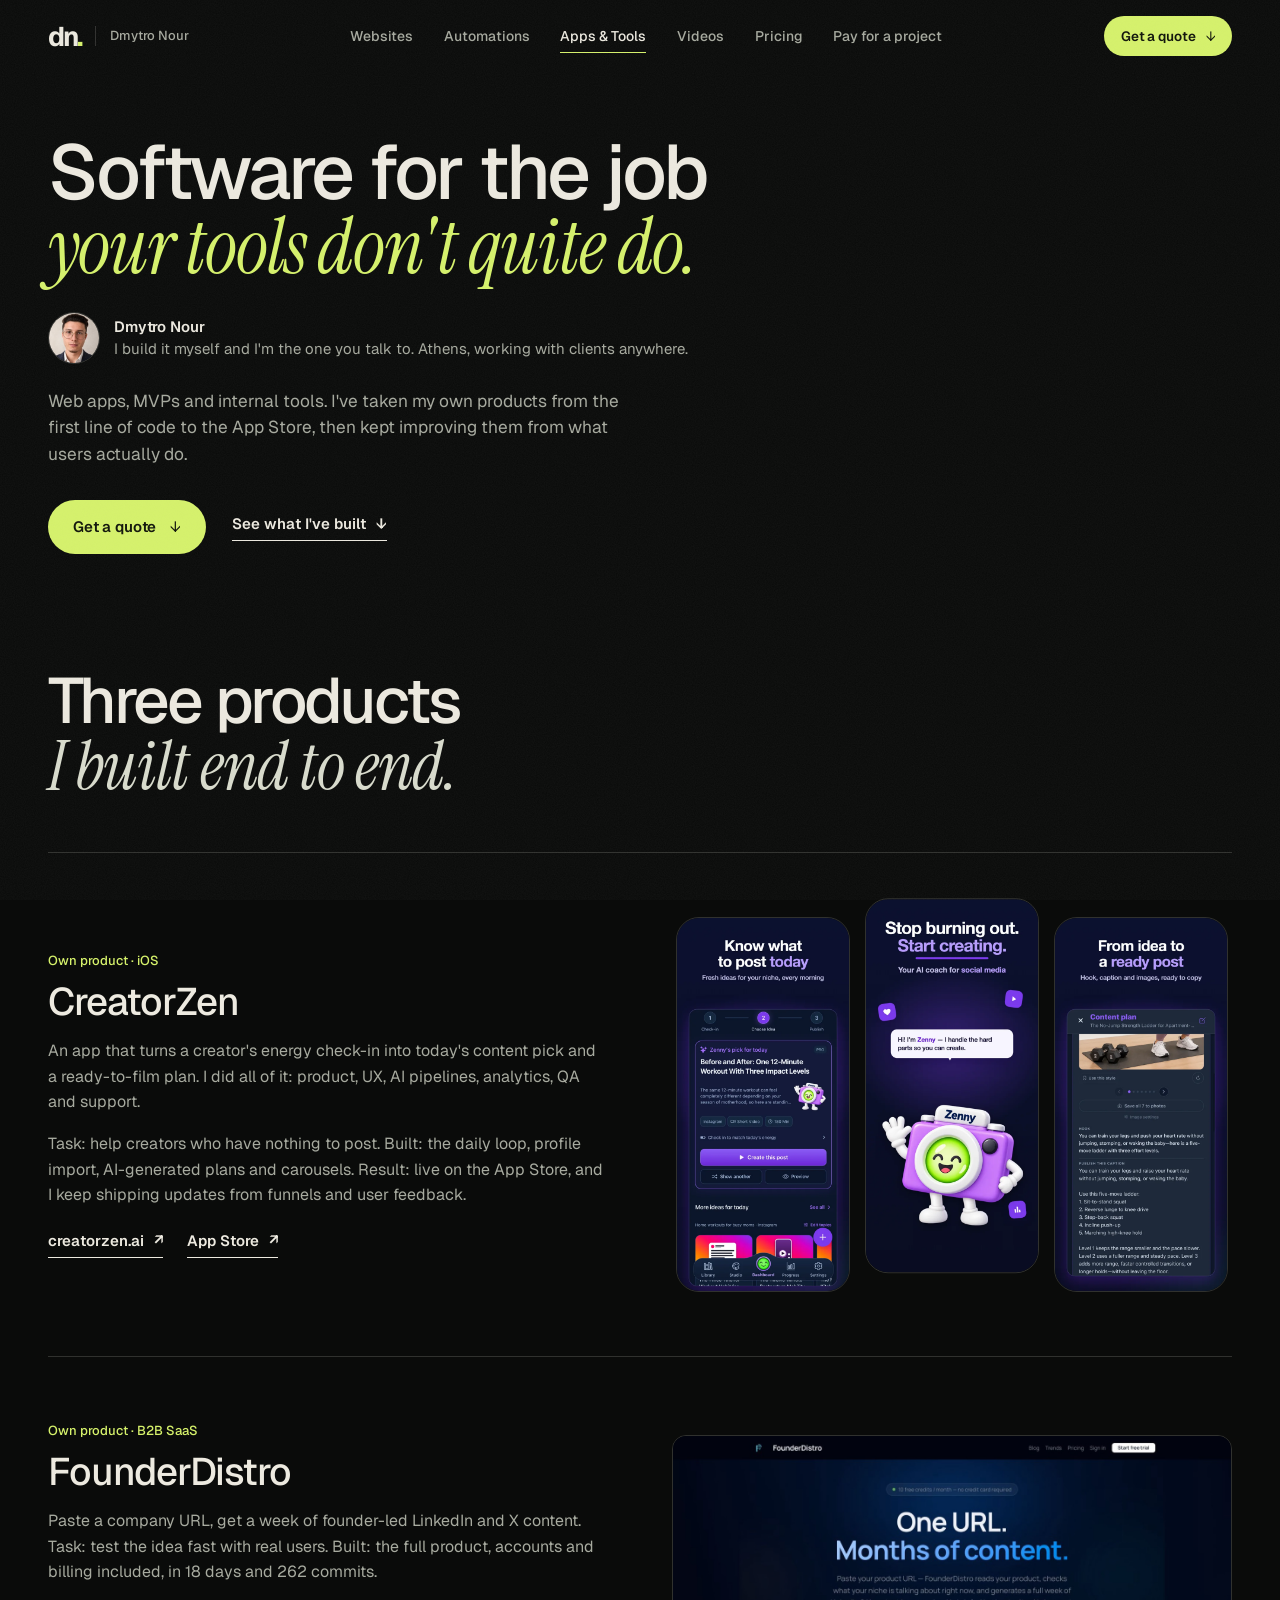
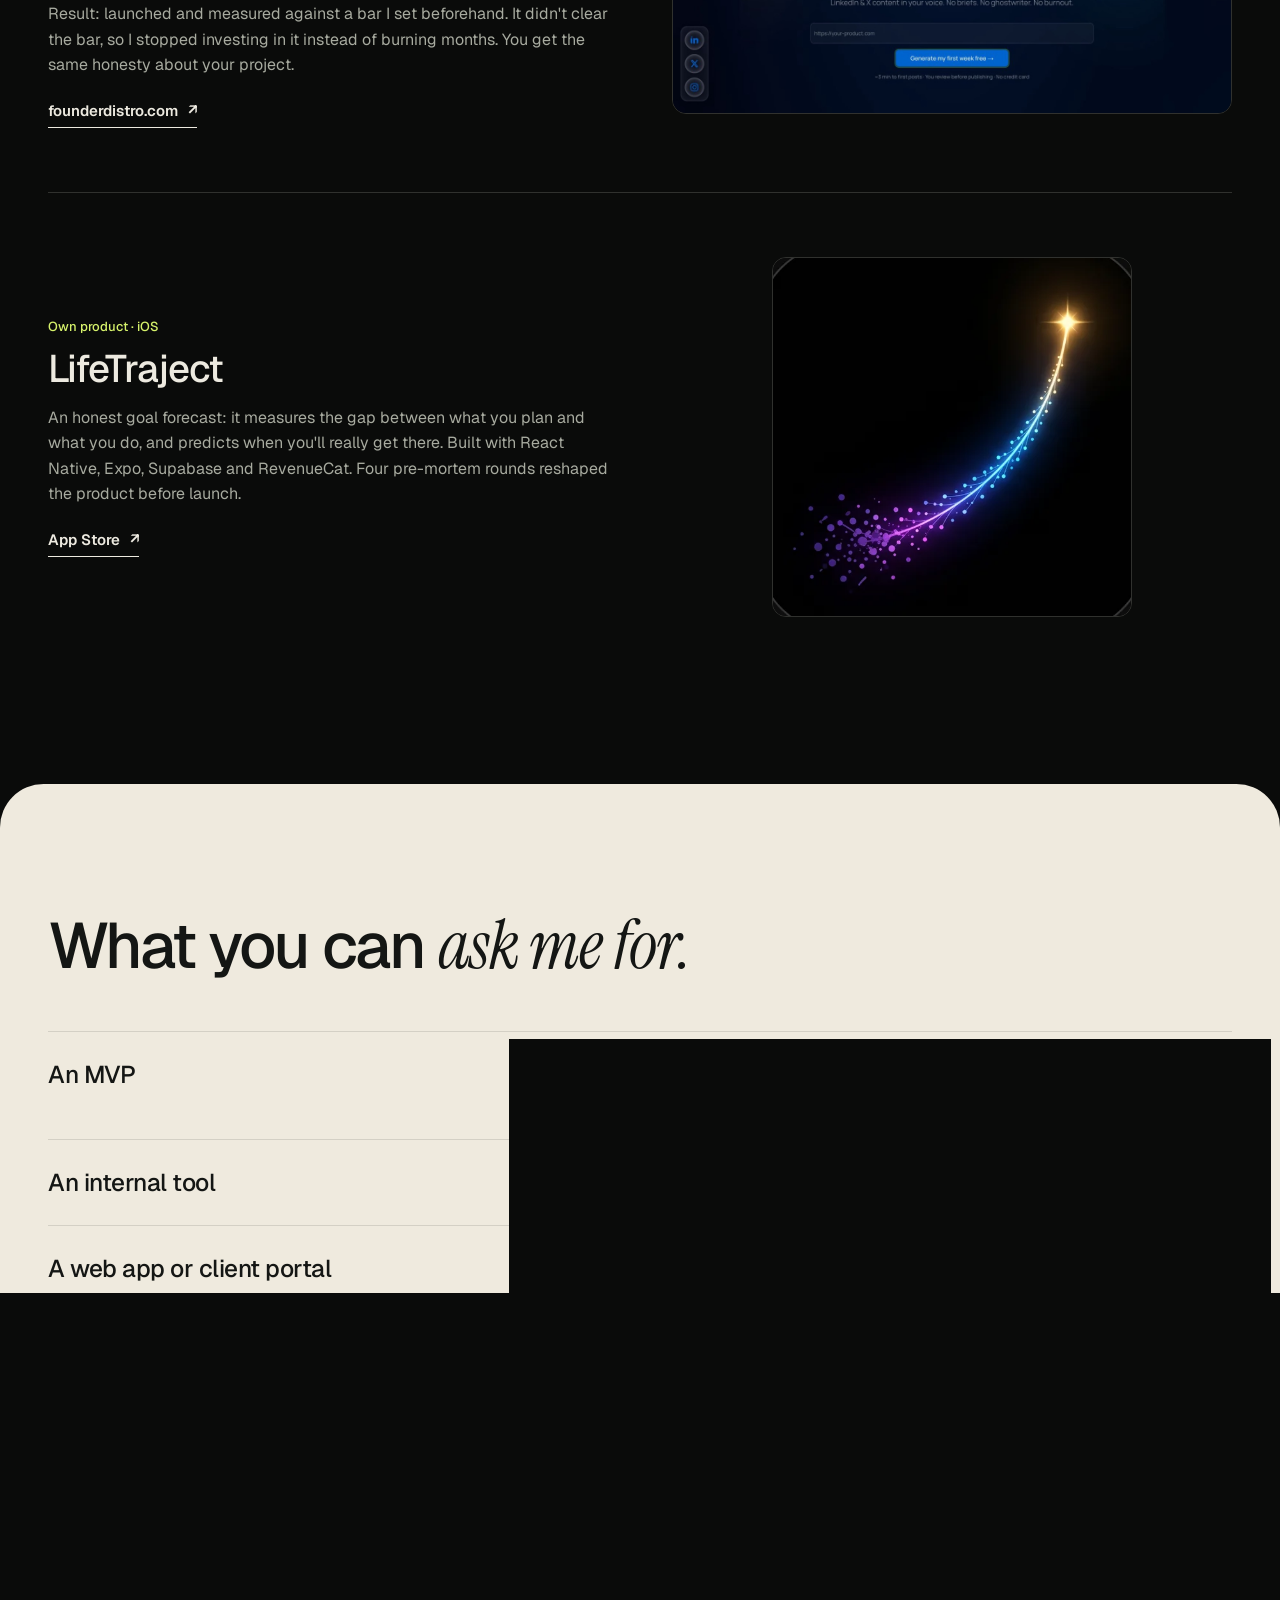
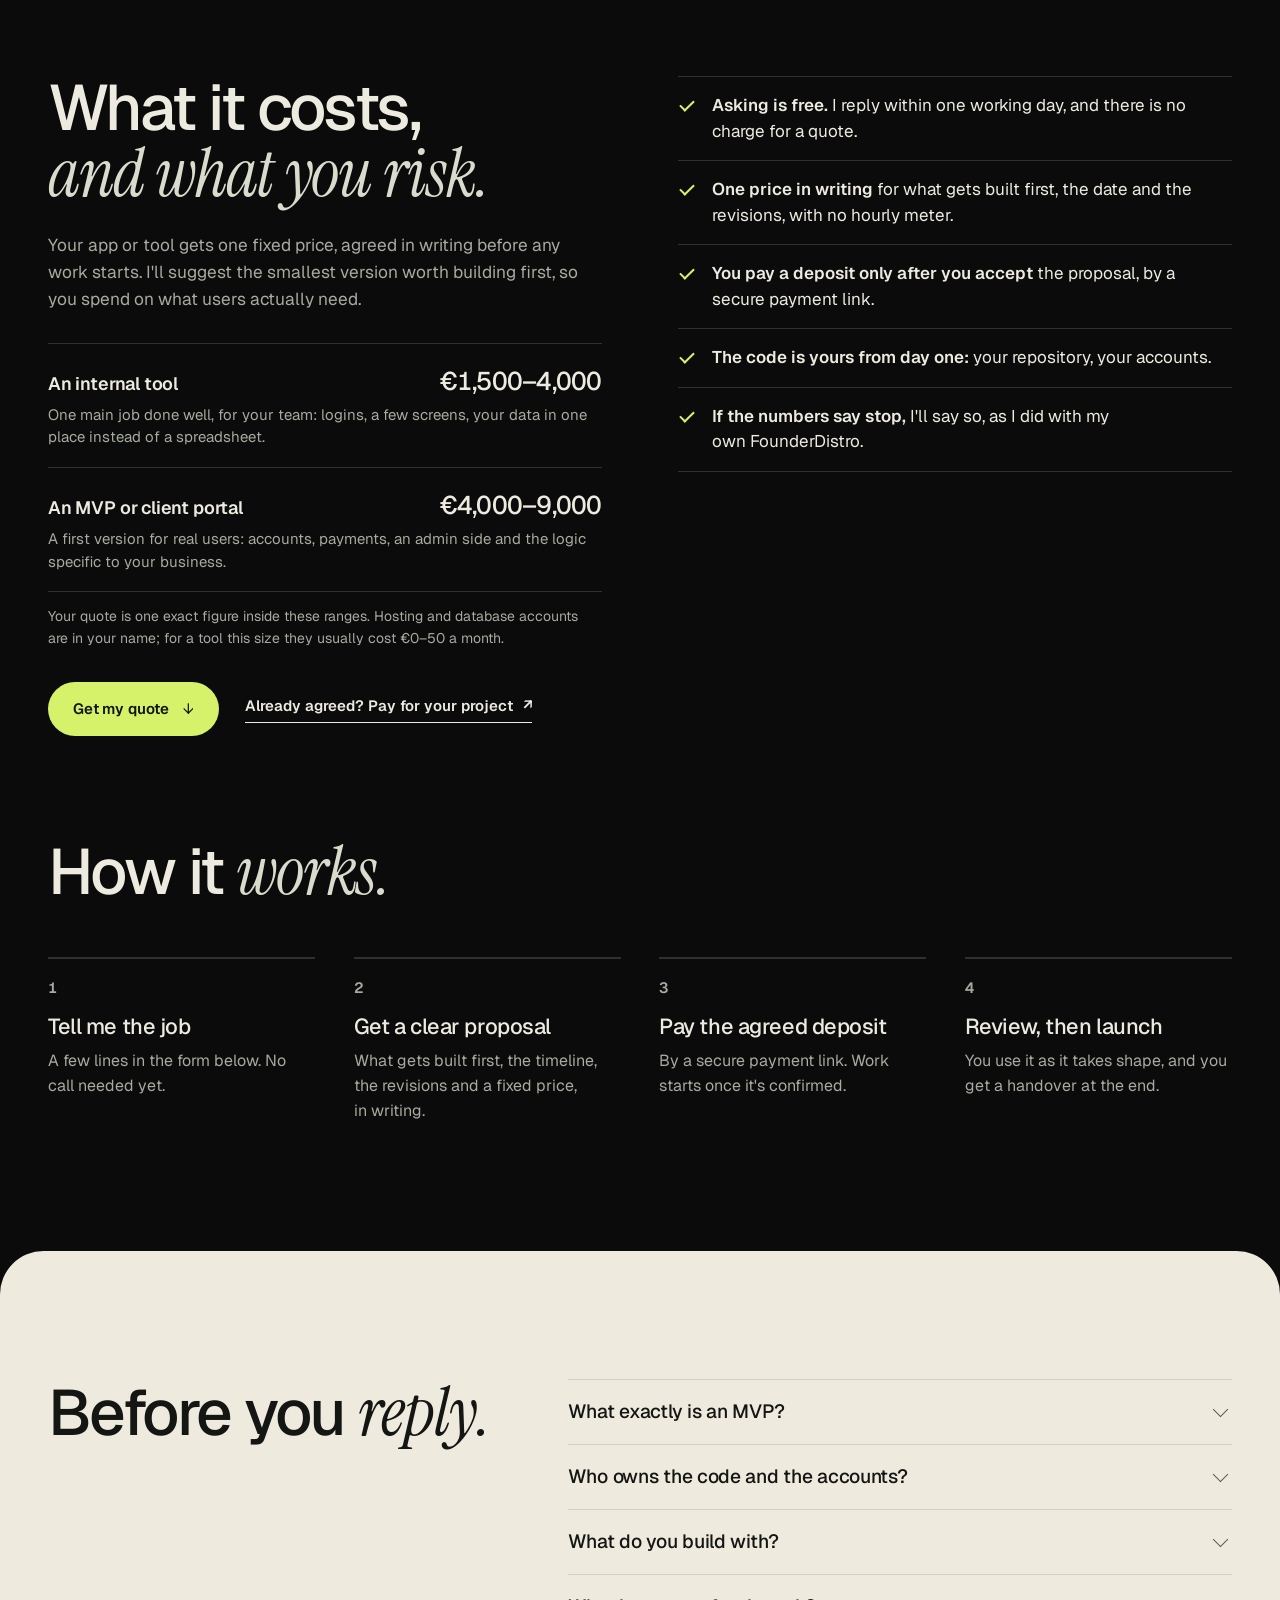
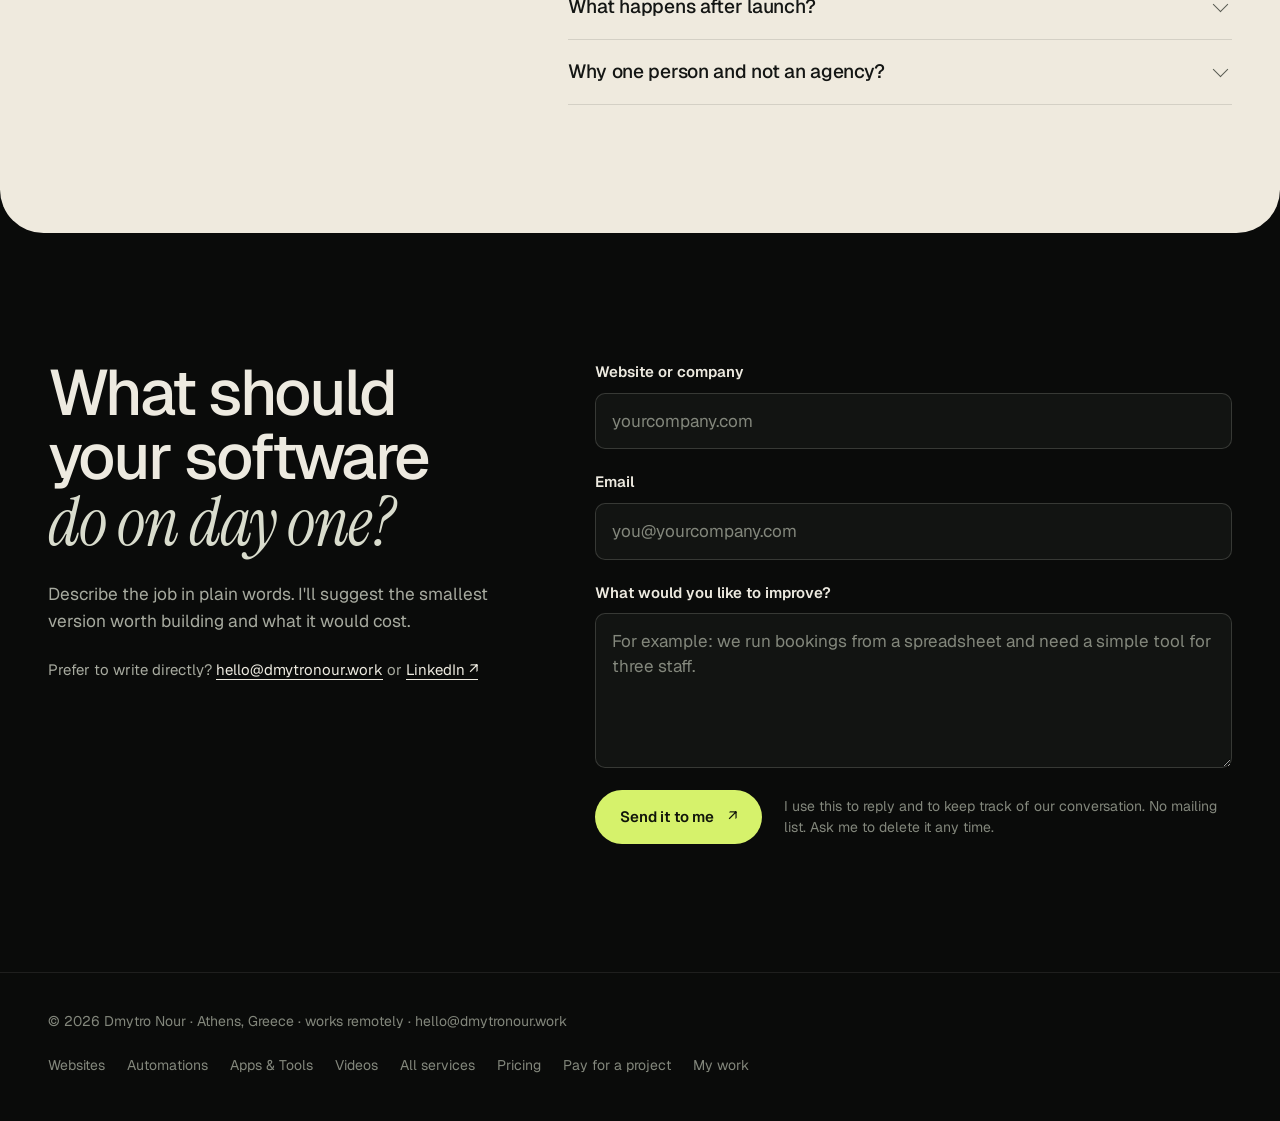
==== commit b6d9ab7a: "Use one header and footer on every service page The header used to switch between service links on /" ====
--- a/apps/index.html
+++ b/apps/index.html
@@ -34,22 +34,25 @@
           <span class="brand-mark" aria-hidden="true">dn<i>.</i></span>
           <span class="brand-name">Dmytro Nour</span>
         </a>
-        <nav class="site-nav" aria-label="Page">
-          <a href="#products">Work</a>
-          <a href="#pricing">Pricing</a>
-          <a href="#how">How it works</a>
+        <nav class="site-nav" aria-label="Main">
+          <a href="/websites">Websites</a>
+          <a href="/automations">Automations</a>
+          <a href="/apps" aria-current="page">Apps &amp; Tools</a>
+          <a href="/videos">Videos</a>
+          <a href="/apps#pricing">Pricing</a>
           <a href="/pay?service=apps">Pay for a project</a>
-          <a href="/services">All services</a>
         </nav>
         <a class="btn btn-lime btn-sm" href="#brief">Get a quote <span aria-hidden="true">↓</span></a>
         <details class="sv-menu">
           <summary>Menu</summary>
-          <nav aria-label="Mobile page navigation">
-          <a href="#products">Work</a>
-          <a href="#pricing">Pricing</a>
-          <a href="#how">How it works</a>
-          <a href="/pay?service=apps">Pay for a project</a>
-          <a href="/services">All services</a>
+          <nav aria-label="Main, mobile">
+            <a href="/services">All services</a>
+            <a href="/websites">Websites</a>
+            <a href="/automations">Automations</a>
+            <a href="/apps" aria-current="page">Apps &amp; Tools</a>
+            <a href="/videos">Videos</a>
+            <a href="/apps#pricing">Pricing</a>
+            <a href="/pay?service=apps">Pay for a project</a>
           </nav>
         </details>
       </div>
@@ -203,15 +206,15 @@
 
     <footer class="sv-footer">
       <div class="shell">
-        <span>© 2026 Dmytro Nour · Athens, Greece · works remotely</span>
+        <span>© 2026 Dmytro Nour · Athens, Greece · works remotely · <a href="mailto:hello@dmytronour.work">hello@dmytronour.work</a></span>
         <nav aria-label="Footer">
-          <a href="/services">All services</a>
-          <a href="/services#pricing">Pricing</a>
-          <a href="/pay">Pay for a project</a>
           <a href="/websites">Websites</a>
           <a href="/automations">Automations</a>
           <a href="/apps">Apps &amp; Tools</a>
           <a href="/videos">Videos</a>
+          <a href="/services">All services</a>
+          <a href="/services#pricing">Pricing</a>
+          <a href="/pay">Pay for a project</a>
           <a href="/services#work">My work</a>
         </nav>
       </div>
--- a/services/services.css
+++ b/services/services.css
@@ -310,3 +310,10 @@
 .paper .sv-ranges small { color: var(--ink-muted); }
 .sv-ranges-note { margin-top: 14px; color: var(--muted); font-size: 14px; line-height: 1.55; }
 .paper .sv-ranges-note { color: var(--ink-muted); }
+
+/* One header on every service page: the current page is marked, nothing moves. */
+.sv .site-nav a[aria-current="page"] { color: var(--text); }
+.sv .site-nav a[aria-current="page"]::after { transform: scaleX(1); transform-origin: left; }
+.sv-menu nav a[aria-current="page"] { color: var(--lime); }
+.sv-footer span a { color: inherit; text-underline-offset: 3px; }
+.sv-footer span a:hover { color: var(--lime); }
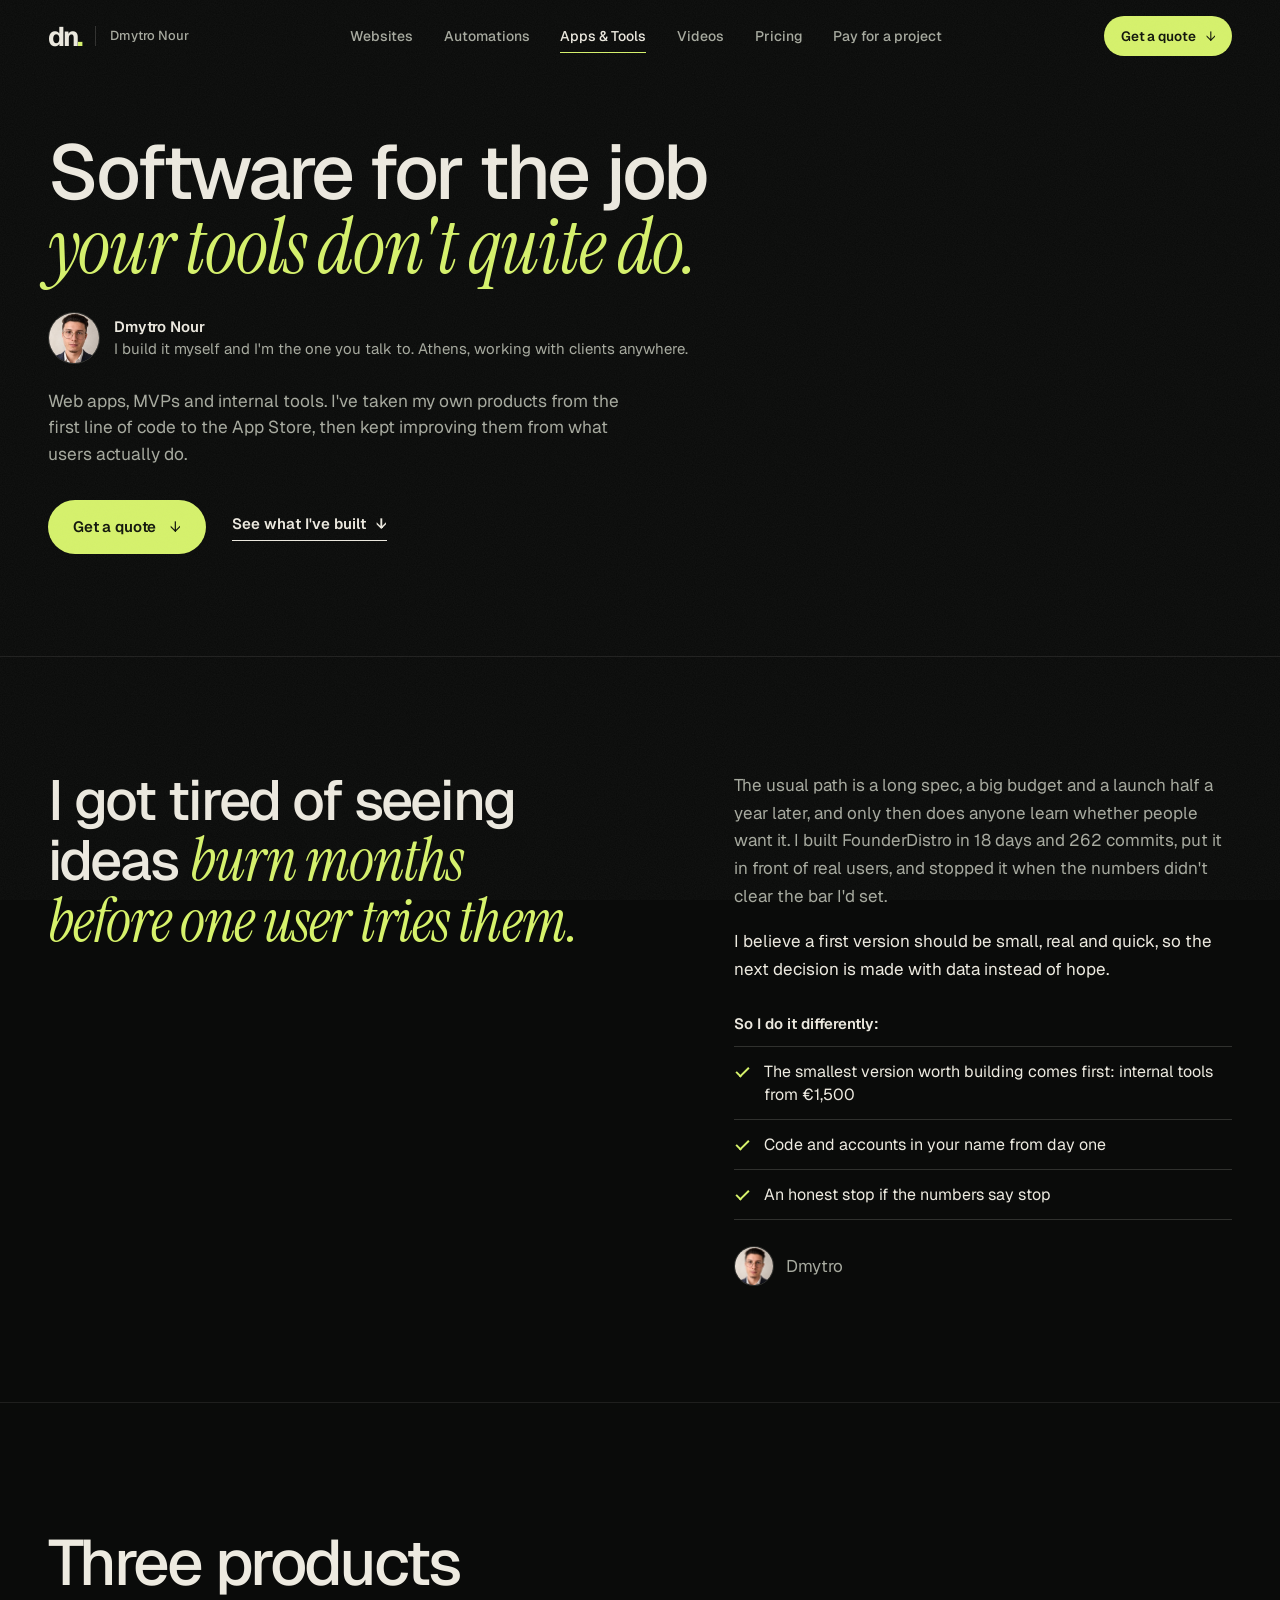
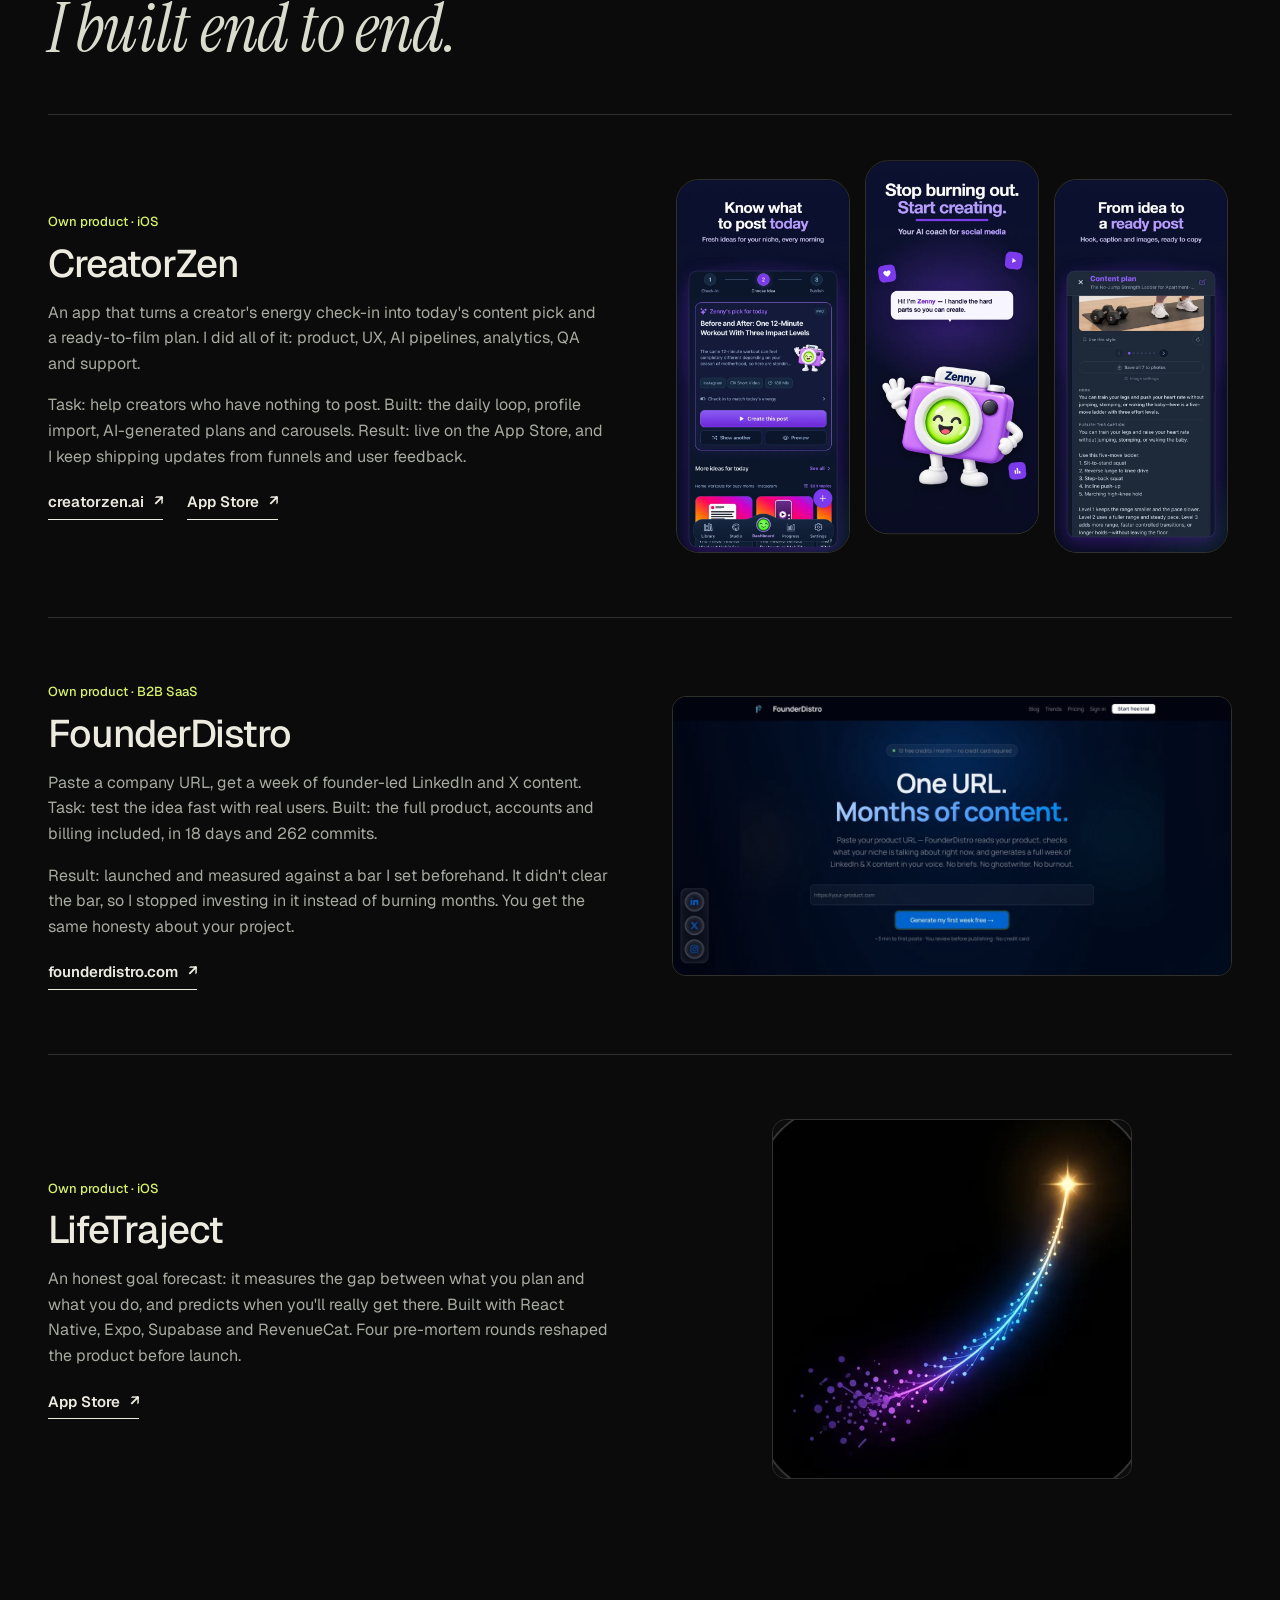
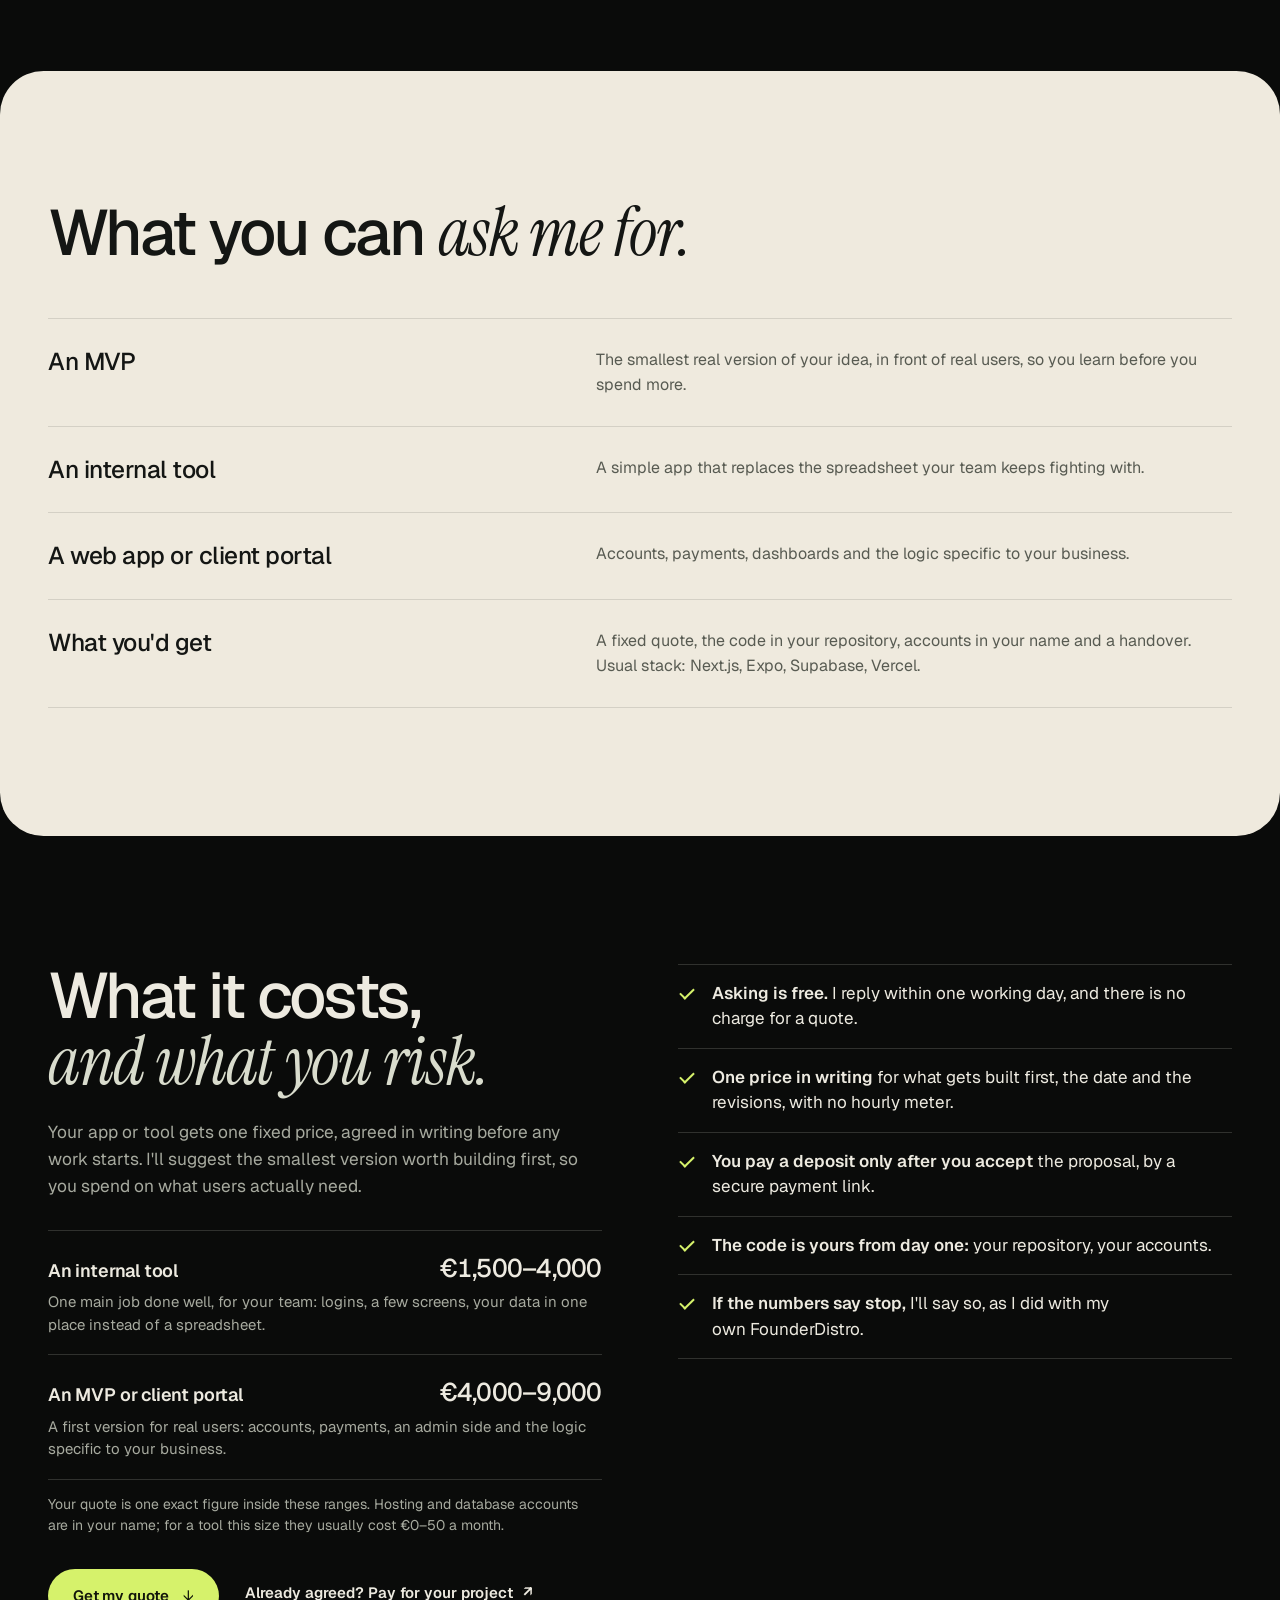
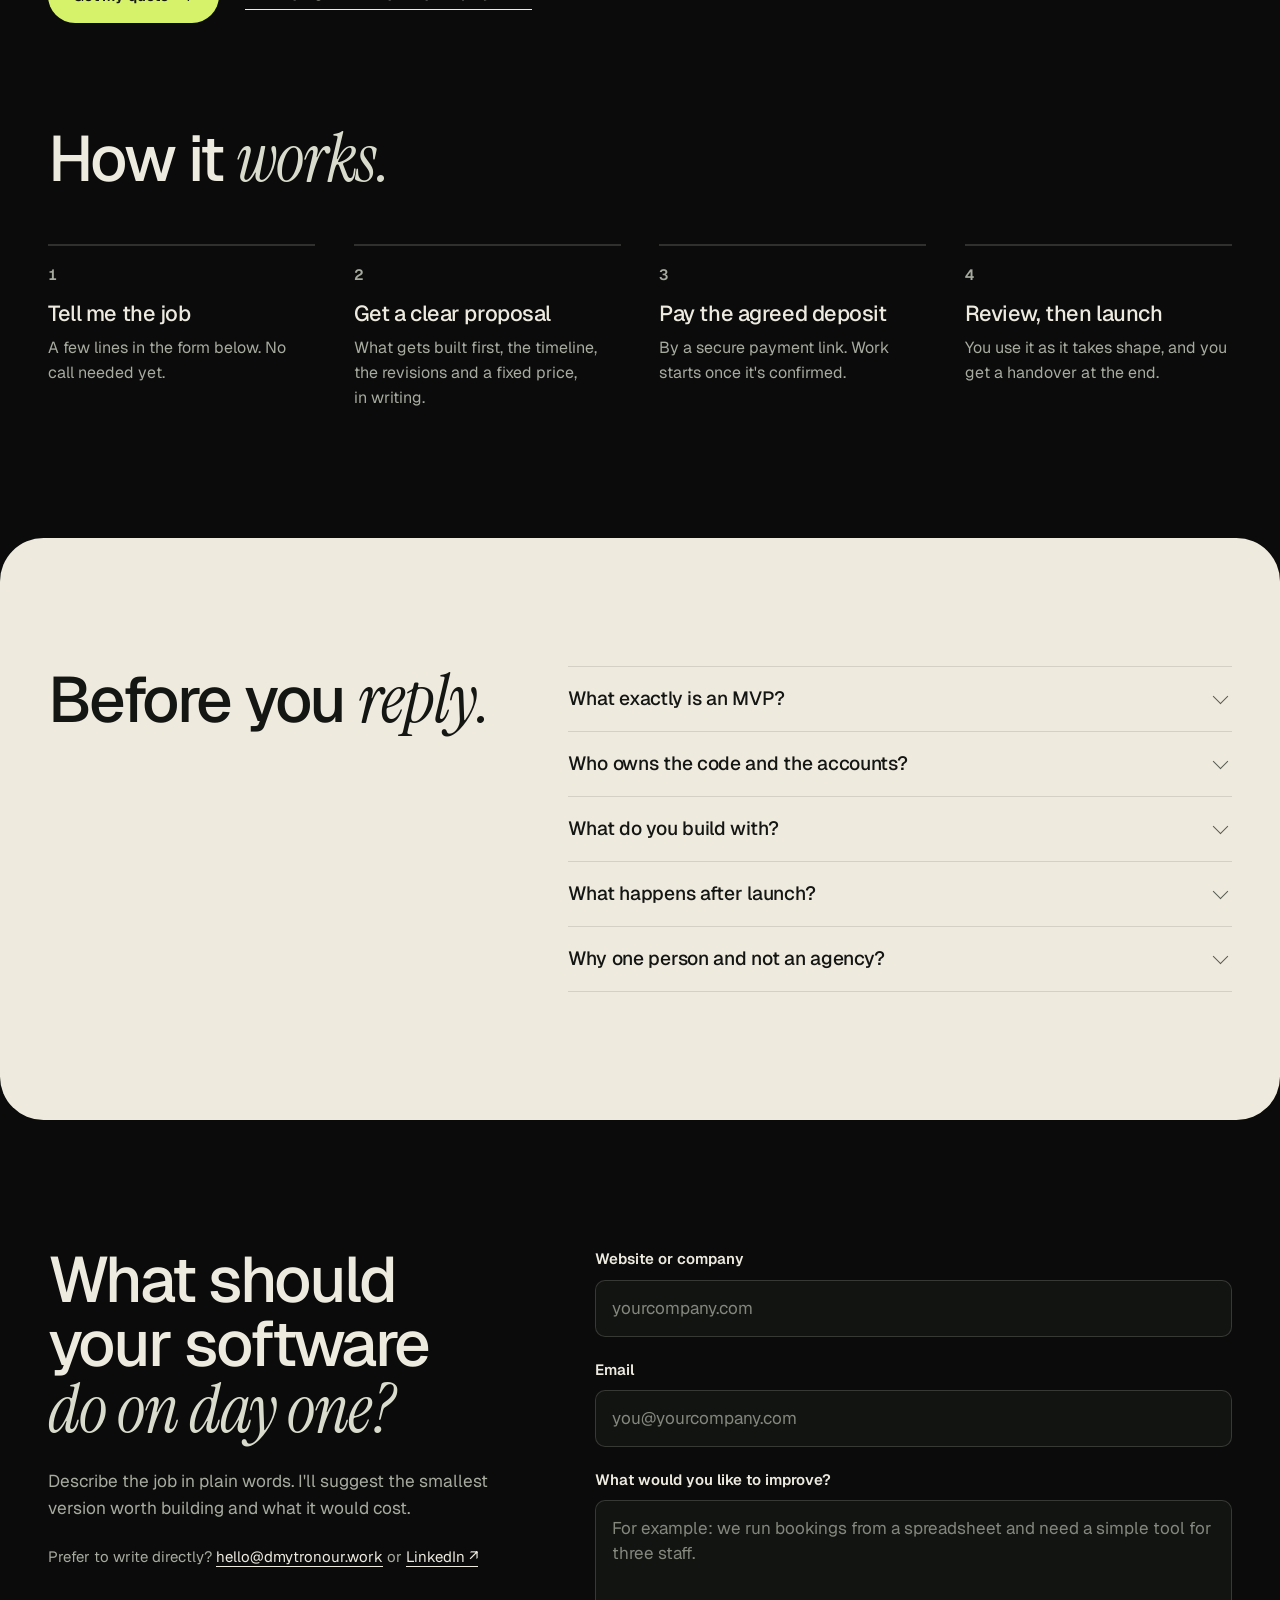
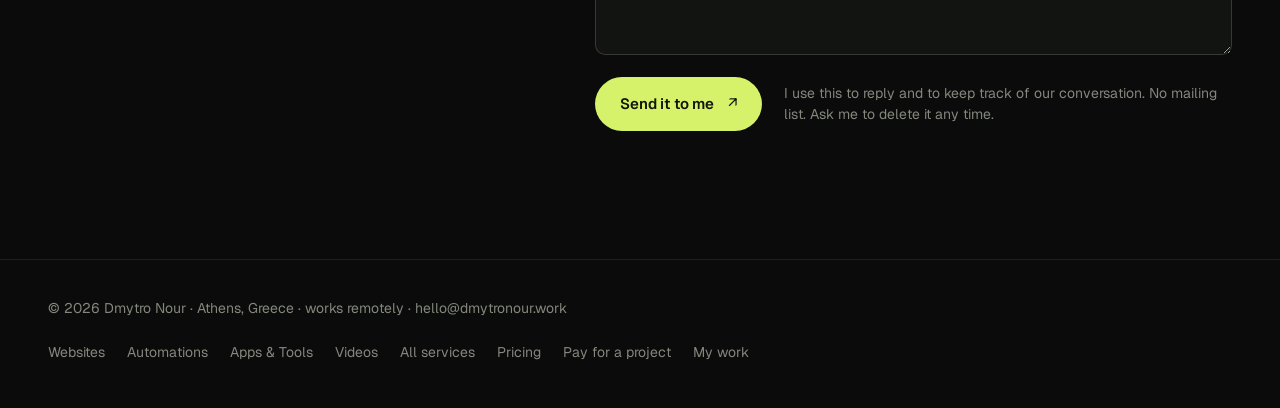
==== commit 6f463f9a: "Tell why I work differently before the details on each service page Following Mark Satterfield's adv" ====
--- a/apps/index.html
+++ b/apps/index.html
@@ -72,6 +72,24 @@
             </div>
           </div>
 
+        </div>
+      </section>
+
+      <section class="sv-why" aria-labelledby="why-title">
+        <div class="shell sv-why-grid">
+          <h2 id="why-title">I got tired of seeing ideas <em>burn months before one user tries them.</em></h2>
+          <div class="sv-why-story">
+            <p>The usual path is a long spec, a big budget and a launch half a year later, and only then does anyone learn whether people want it. I built FounderDistro in 18 days and 262 commits, put it in front of real users, and stopped it when the numbers didn't clear the bar I'd set.</p>
+            <p class="is-belief">I believe a first version should be small, real and quick, so the next decision is made with data instead of hope.</p>
+            <h3>So I do it differently:</h3>
+            <ul><li>The smallest version worth building comes first: internal tools from €1,500</li><li>Code and accounts in your name from day one</li><li>An honest stop if the numbers say stop</li></ul>
+            <p class="sv-why-sign"><img src="/assets/portrait-sm.jpg" width="160" height="200" alt="" />Dmytro</p>
+          </div>
+        </div>
+      </section>
+
+      <section class="sv-section sv-products" aria-labelledby="products">
+        <div class="shell">
           <h2 class="sv-h2 sv-apps-h2" id="products">Three products <em>I built end to end.</em></h2>
 
           <article class="sv-case" aria-labelledby="cz-title">
--- a/services/services.css
+++ b/services/services.css
@@ -317,3 +317,22 @@
 .sv-menu nav a[aria-current="page"] { color: var(--lime); }
 .sv-footer span a { color: inherit; text-underline-offset: 3px; }
 .sv-footer span a:hover { color: var(--lime); }
+
+/* Why I work this way: the belief comes before the details (Mark Satterfield's
+   "I got tired of seeing…" story). One statement, the story, then the practice. */
+.sv-why { padding: clamp(72px, 9vw, 130px) 0; border-top: 1px solid var(--line); }
+.sv-why-grid { display: grid; grid-template-columns: minmax(0, 1.1fr) minmax(0, .9fr); gap: clamp(32px, 6vw, 96px); align-items: start; }
+.sv-why h2 { max-width: 16ch; font-size: clamp(34px, 4.4vw, 66px); line-height: 1.02; letter-spacing: -.035em; font-weight: 500; text-wrap: balance; }
+.sv-why h2 em { font-family: var(--font-serif); font-style: italic; font-weight: 400; letter-spacing: -.015em; color: var(--lime); }
+.sv-why-story p { max-width: 54ch; color: var(--muted); font-size: clamp(17px, 1.3vw, 19px); line-height: 1.62; text-wrap: pretty; }
+.sv-why-story p + p { margin-top: 18px; }
+.sv-why-story p.is-belief { color: var(--text); }
+.sv-why-story h3 { margin-top: 30px; font-size: 15px; font-weight: 600; color: var(--text); }
+.sv-why-story ul { margin-top: 10px; border-top: 1px solid var(--line-2); }
+.sv-why-story li { position: relative; padding: 13px 0 13px 30px; border-bottom: 1px solid var(--line-2); color: var(--text); font-size: 16px; line-height: 1.45; }
+.sv-why-story li::before { content: ""; position: absolute; left: 2px; top: 20px; width: 13px; height: 7px; border-left: 2px solid var(--lime); border-bottom: 2px solid var(--lime); transform: rotate(-45deg); }
+.sv-why-sign { display: flex; align-items: center; gap: 12px; margin-top: 26px; color: var(--muted); font-size: 15px; }
+.sv-why-sign img { width: 40px; height: 40px; border-radius: 50%; object-fit: cover; object-position: center 22%; border: 1px solid var(--line-2); }
+@media (max-width: 980px) { .sv-why-grid { grid-template-columns: minmax(0, 1fr); } }
+.sv-products .sv-apps-h2 { margin-top: 0; }
+.sv-why + .sv-products { border-top: 1px solid var(--line); }
